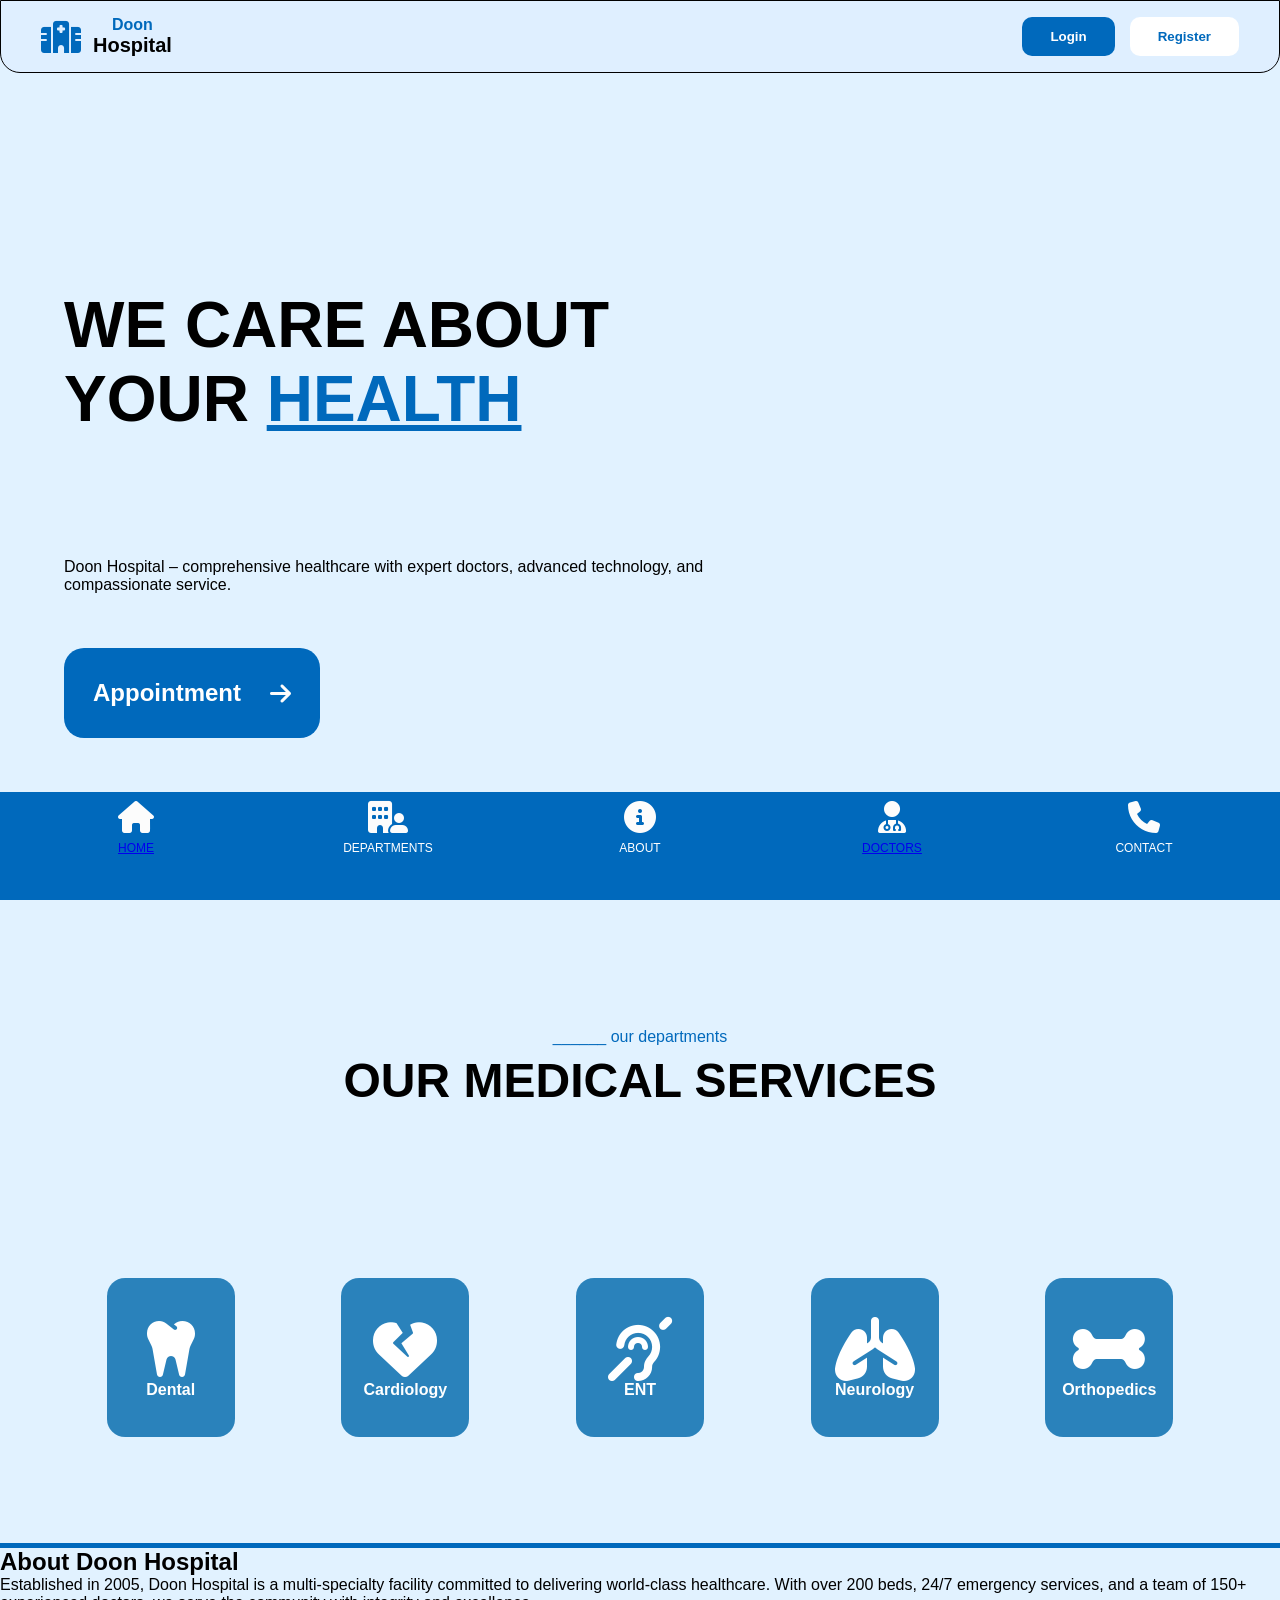
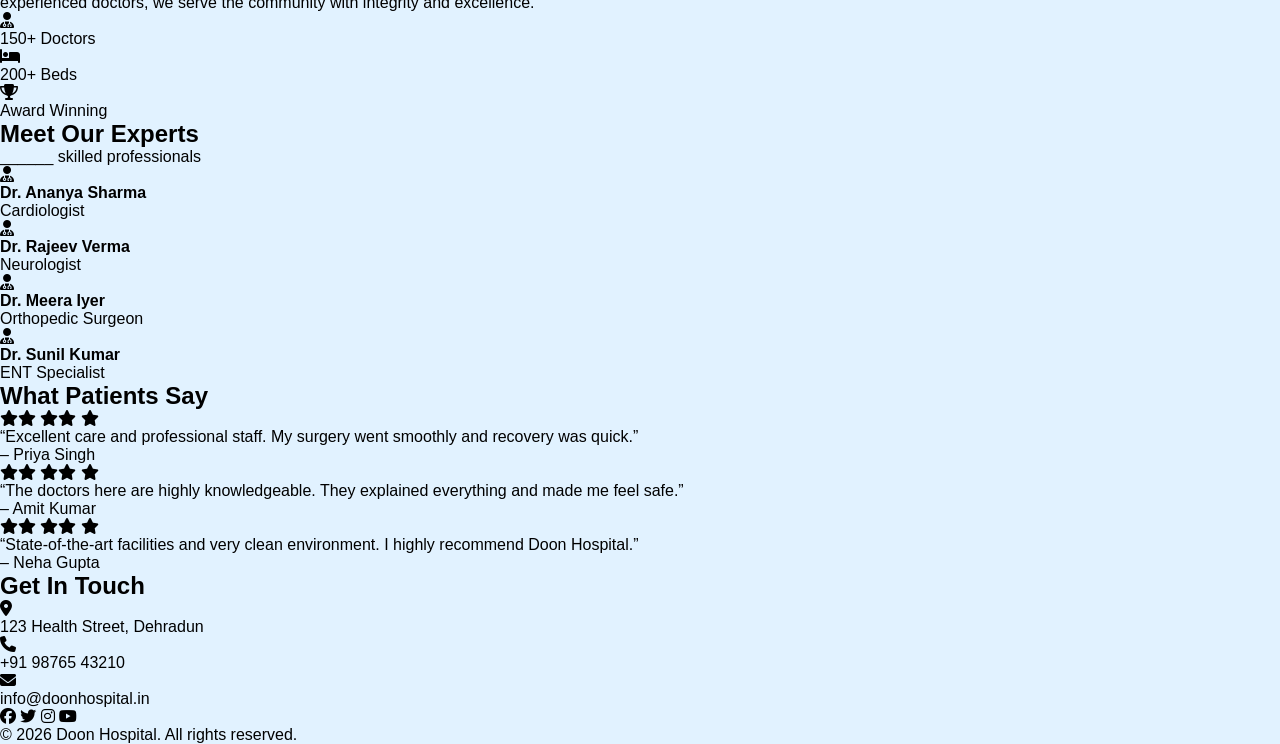
==== index.html @ f0f59f50 "Revamp index.html with new sections and content Updated the main structure of the webpage to include" ====
<!DOCTYPE html>
<html lang="en">
<head>
  <meta charset="UTF-8">
  <meta name="viewport" content="width=device-width, initial-scale=1.0">
  <title>Doon Hospital</title>
  <link rel="stylesheet" href="style.css">
  <link rel="stylesheet" href="https://cdnjs.cloudflare.com/ajax/libs/font-awesome/6.5.1/css/all.min.css">
</head>
<body bgcolor="#e1f2ff">


<nav>
  <div class="logo">
    <i class="fa-solid fa-hospital fa-2x" style="color: rgb(0,105,188);"></i>
    <p>Doon<br> <span>Hospital</span></p>
  </div>
  <div class="login-button">
    <button class="user login">Login</button>
    <button class="user">Register</button>
  </div>
</nav>

<!-- hero section -->
<main>
  <div class="hero-text">
    <p>WE CARE ABOUT<br>YOUR <SPAN>HEALTH</SPAN></p>
  </div>
  <div>
    <p class="text2">Doon Hospital – comprehensive healthcare with expert doctors, advanced technology, and compassionate service.</p>
  </div>
  <div class="appointment">
    <p>Appointment</p>
    <i class="fa-solid fa-arrow-right" style="color: rgb(252, 252, 252);"></i>
  </div>
</main>

<!--SERVICES / DEPARTMENT-->
<div class="services">
  <p><span>______ our departments</span><br>OUR MEDICAL SERVICES</p>
</div>

<div class="dep-boxes">
  <div class="box box1">
    <i class="fa-solid fa-tooth fa-4x" style="color: rgb(255, 255, 255);"></i>
    <p>Dental</p>
  </div>
  <div class="box box2">
    <i class="fa-solid fa-heart-crack fa-4x" style="color: rgb(255, 255, 255);"></i>
    <p>Cardiology</p>
  </div>
  <div class="box box3">
    <i class="fa-solid fa-ear-deaf fa-4x" style="color: rgb(255, 255, 255);"></i>
    <p>ENT</p>
  </div>
  <div class="box box4">
    <i class="fa-solid fa-lungs fa-4x" style="color: rgb(255, 255, 255);"></i>
    <p>Neurology</p>
  </div>
  <div class="box box5">
    <i class="fa-solid fa-bone fa-4x" style="color: rgb(255, 255, 255);"></i>
    <p>Orthopedics</p>
  </div>
</div>

<!-- ===== NEW: ABOUT US (NO INLINE STYLES) ===== -->
<section class="about-section">
  <div class="about-container">
    <h2>About Doon Hospital</h2>
    <p class="about-description">
      Established in 2005, Doon Hospital is a multi‑specialty facility committed to delivering world‑class healthcare. 
      With over 200 beds, 24/7 emergency services, and a team of 150+ experienced doctors, we serve the community with 
      integrity and excellence.
    </p>
    <div class="about-stats">
      <div class="stat-item">
        <i class="fa-solid fa-user-doctor"></i>
        <p>150+ Doctors</p>
      </div>
      <div class="stat-item">
        <i class="fa-solid fa-bed"></i>
        <p>200+ Beds</p>
      </div>
      <div class="stat-item">
        <i class="fa-solid fa-trophy"></i>
        <p>Award Winning</p>
      </div>
    </div>
  </div>
</section>

<!-- ===== NEW: OUR DOCTORS (NO INLINE STYLES) ===== -->
<section class="doctors-section">
  <div class="doctors-container">
    <h2>Meet Our Experts</h2>
    <p class="section-subtitle">______ skilled professionals</p>
    <div class="doctor-grid">
      <div class="doctor-card">
        <i class="fa-solid fa-user-md"></i>
        <h4>Dr. Ananya Sharma</h4>
        <p>Cardiologist</p>
      </div>
      <div class="doctor-card">
        <i class="fa-solid fa-user-md"></i>
        <h4>Dr. Rajeev Verma</h4>
        <p>Neurologist</p>
      </div>
      <div class="doctor-card">
        <i class="fa-solid fa-user-md"></i>
        <h4>Dr. Meera Iyer</h4>
        <p>Orthopedic Surgeon</p>
      </div>
      <div class="doctor-card">
        <i class="fa-solid fa-user-md"></i>
        <h4>Dr. Sunil Kumar</h4>
        <p>ENT Specialist</p>
      </div>
    </div>
  </div>
</section>

<!--TESTIMONIALS -->
<section class="testimonials-section">
  <div class="testimonials-container">
    <h2>What Patients Say</h2>
    <div class="testimonial-grid">
      <div class="testimonial-card">
        <div class="stars">
          <i class="fa-solid fa-star"></i><i class="fa-solid fa-star"></i>
          <i class="fa-solid fa-star"></i><i class="fa-solid fa-star"></i>
          <i class="fa-solid fa-star"></i>
        </div>
        <p>“Excellent care and professional staff. My surgery went smoothly and recovery was quick.”</p>
        <p class="patient-name">– Priya Singh</p>
      </div>
      <div class="testimonial-card">
        <div class="stars">
          <i class="fa-solid fa-star"></i><i class="fa-solid fa-star"></i>
          <i class="fa-solid fa-star"></i><i class="fa-solid fa-star"></i>
          <i class="fa-solid fa-star"></i>
        </div>
        <p>“The doctors here are highly knowledgeable. They explained everything and made me feel safe.”</p>
        <p class="patient-name">– Amit Kumar</p>
      </div>
      <div class="testimonial-card">
        <div class="stars">
          <i class="fa-solid fa-star"></i><i class="fa-solid fa-star"></i>
          <i class="fa-solid fa-star"></i><i class="fa-solid fa-star"></i>
          <i class="fa-solid fa-star"></i>
        </div>
        <p>“State-of-the-art facilities and very clean environment. I highly recommend Doon Hospital.”</p>
        <p class="patient-name">– Neha Gupta</p>
      </div>
    </div>
  </div>
</section>

<!--CONTACT / FOOTER INFO-->
<section class="contact-section">
  <div class="contact-container">
    <h2>Get In Touch</h2>
    <div class="contact-details">
      <div>
        <i class="fa-solid fa-location-dot"></i>
        <p>123 Health Street, Dehradun</p>
      </div>
      <div>
        <i class="fa-solid fa-phone"></i>
        <p>+91 98765 43210</p>
      </div>
      <div>
        <i class="fa-solid fa-envelope"></i>
        <p>info@doonhospital.in</p>
      </div>
    </div>
    <div class="social-icons">
      <i class="fa-brands fa-facebook"></i>
      <i class="fa-brands fa-twitter"></i>
      <i class="fa-brands fa-instagram"></i>
      <i class="fa-brands fa-youtube"></i>
    </div>
    <p class="copyright">© 2026 Doon Hospital. All rights reserved.</p>
  </div>
</section>

  <!--footer-->
<footer>
  <a href="index.html">
  <div class="fot home">
    <i class="fa-solid fa-house fa-2xl" style="color: rgb(252, 252, 252);"></i>
    <p>HOME</p>
    </a>
  </div>
  <div class="fot department">
    <i class="fa-solid fa-building-user fa-2xl" style="color: rgb(252, 252, 252);"></i>
    <p>DEPARTMENTS</p>
  </div>
  <div class="fot about">
    <i class="fa-solid fa-circle-info fa-2xl" style="color: rgb(252, 252, 252);"></i>
    <p>ABOUT</p>
  </div>
  <a href="doctor.html">
  <div class="fot doctors">
    <i class="fa-solid fa-user-doctor fa-2xl" style="color: rgb(252, 252, 252);"></i>
    <p>DOCTORS</p>
     </a>
  </div>
  <div class="fot contact">
    <i class="fa-solid fa-phone fa-2xl" style="color: rgb(252, 252, 252);"></i>
    <p>CONTACT</p>
  </div>
</footer>

</body>
  </html>
---- style.css ----
*{
    margin:0;
    padding:0;
    box-sizing:border-box;
    font-family:Arial, Helvetica, sans-serif;
}

main{
  height:90vh;
  width:100vw;
  margin-top:2vh;
  background-image: url("accets/hero.png");
  background-size:100% 100%;
  background-repeat: no-repeat;
}

.hero-text{
  position:absolute;
  height:20vh;
  width:50vw;
  margin-top:30vh;
  margin-left:5vw;
  font-size:4em;
  font-weight:600;
}

.hero-text span{
  font-weight:900;
  color:#0069bcff;
  text-decoration: underline;
}

.text2{
  position:absolute;
  height:20vh;
  width:50vw;
  margin-top:60vh;
  margin-left:5vw;
  font-size:1em;
}

.appointment{
  display:flex;
  align-items:center;
  justify-content:space-evenly;
  height:10%;
  width:20%;
  position:absolute;
  margin-top:70vh;
  margin-left:5vw;
  background-color:#0069bcff;
  color:white;
  border-radius:20px;
  font-size:1.5rem;
  font-weight:600;
}

nav{
    position:absolute;
    width:100%;
    top:0;
    display:flex;
    justify-content:space-between;
    align-items:center;
    padding:15px 40px;
    background:#dfefff;
    border-bottom-left-radius:20px;
    border-bottom-right-radius:20px;
    border:solid 1px black;
}

.logo{
    display:flex;
    align-items:center;
    gap:12px;
}

.logo p{
    color:#0069bcff;
    font-weight:600;
    text-align:center;
}

.logo p span{
    color:black;
    font-size:20px;
    font-weight:900;
}

/* Buttons */
.login-button{
    display:flex;
    gap:15px;
}

.user{
    padding:12px 28px;
    font-weight:bold;
    border:none;
    border-radius:10px;
    cursor:pointer;
    background:white;
    color:#0069bcff;
}

.login{
    background:#0069bcff;
    color:white;
}

.user:hover{
    border:2px solid black;
}

footer{
  height:12%;
  width:100%;
  background-color:#0069bcff;
  position:absolute;
  bottom:0;
  position:fixed;
  display:flex;
  justify-content:space-evenly;
  align-items:center;
  padding:5px 10px;
}

.fot:hover{
  border:solid 2px black;
}

.fot{
  width:20%;
  height:95%;
  border-radius:10px;
  text-align:center;
  color:white;
  padding:10px 10px;
  cursor:pointer;
}

.home p{
  font-size:12px;
  margin-top:6%;
}

.department p{
  font-size:12px;
  margin-top:6%;
}

.doctors p{
  font-size:12px;
  margin-top:6%;
}

.about p{
  font-size:12px;
  margin-top:6%;
}

.contact p{
  font-size:12px;
  margin-top:6%;
}

.services{
  height:50vh;
  align-content: center;
  text-align:center;
  font-size:3rem;
  font-weight:900;
  background-color:yellowyh;
}

.services span{
  font-weight:400;
  font-size:1rem;
  color:#0069bcff;
}

.dep-boxes{
  height:30vh;
  width:100%;
  display:flex;
  justify-content:space-evenly;
  border-bottom:solid 5px #0069bcff;
}

.box{
  background-color:#0069accf;
  color:white;
  height:60%;
  width:10vw;
  border-radius:2vh;
  margin-bottom: 10%;
  align-content:center;
  text-align:center;
  font-weight:600;
}

.box:hover{
  background-color:#0069bcff;
  border:2px solid black;
}
.space{
 height:55vh;
  width:100%;
}
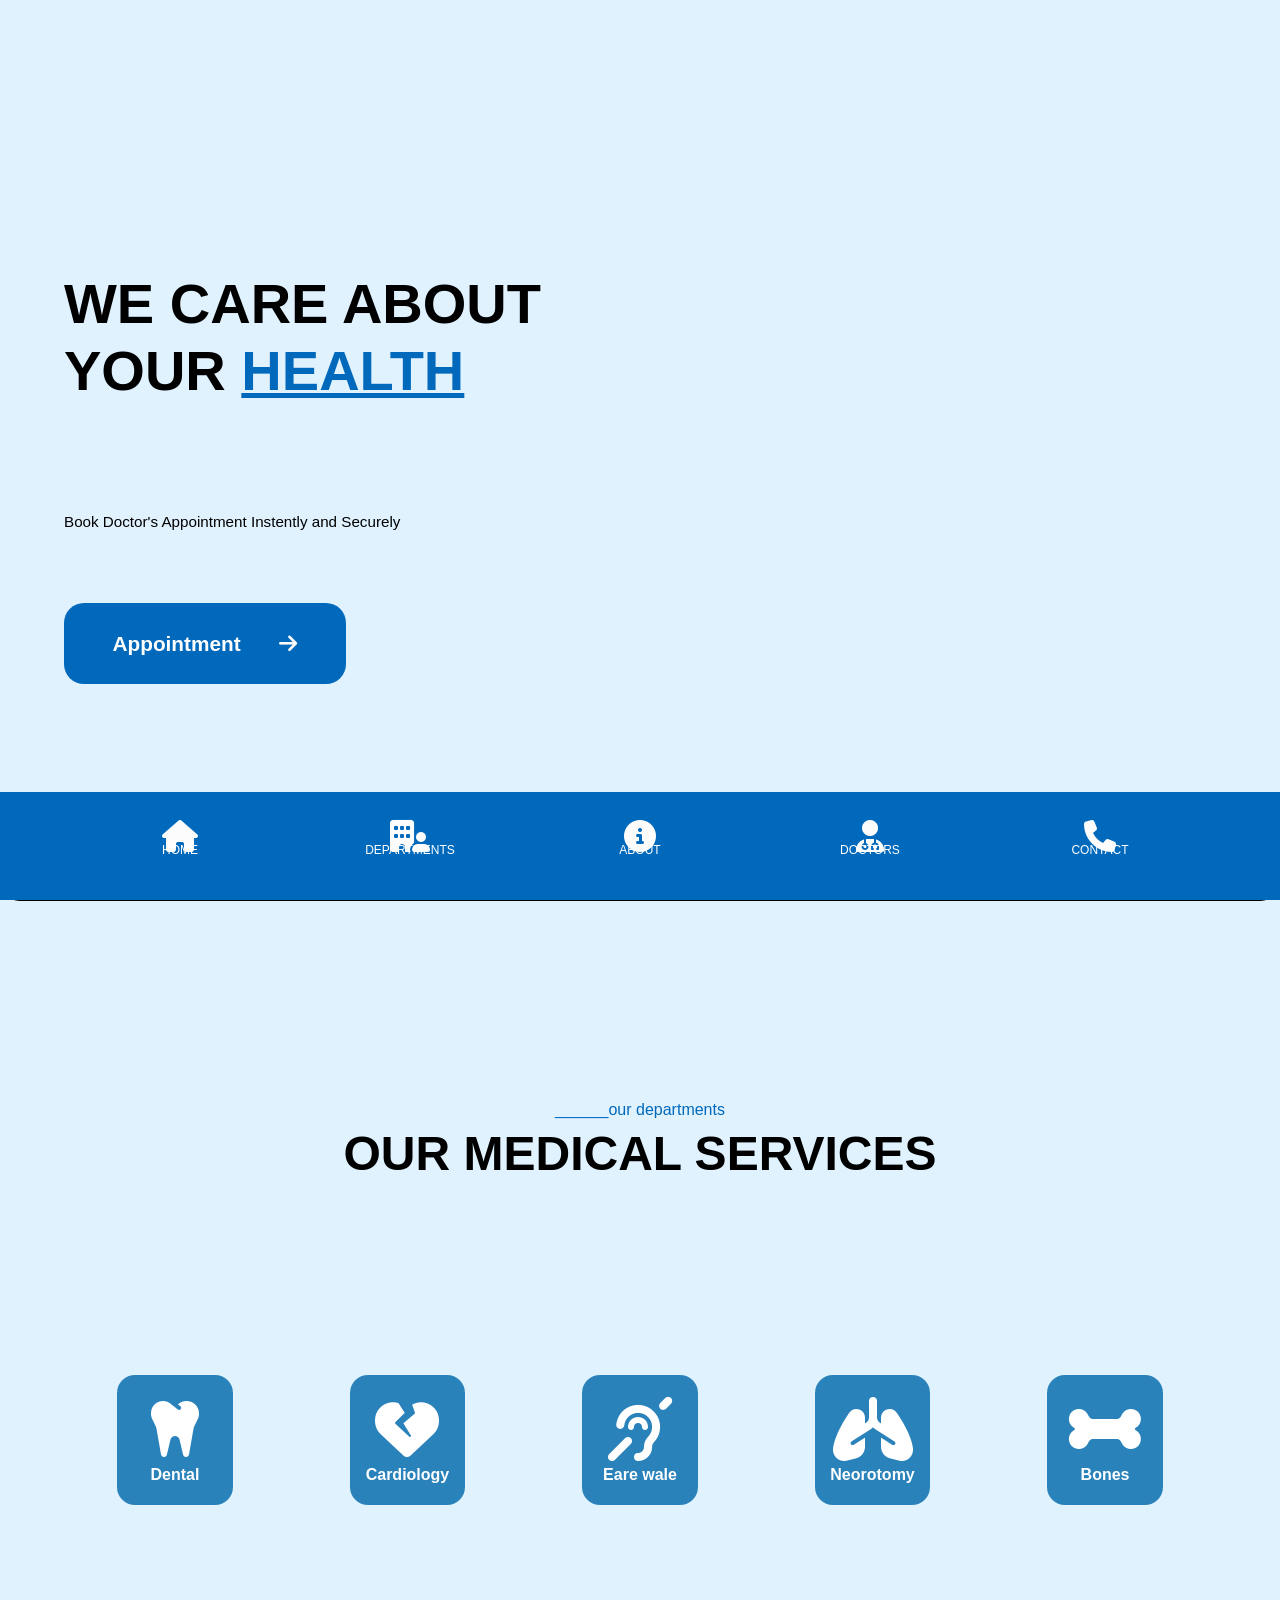
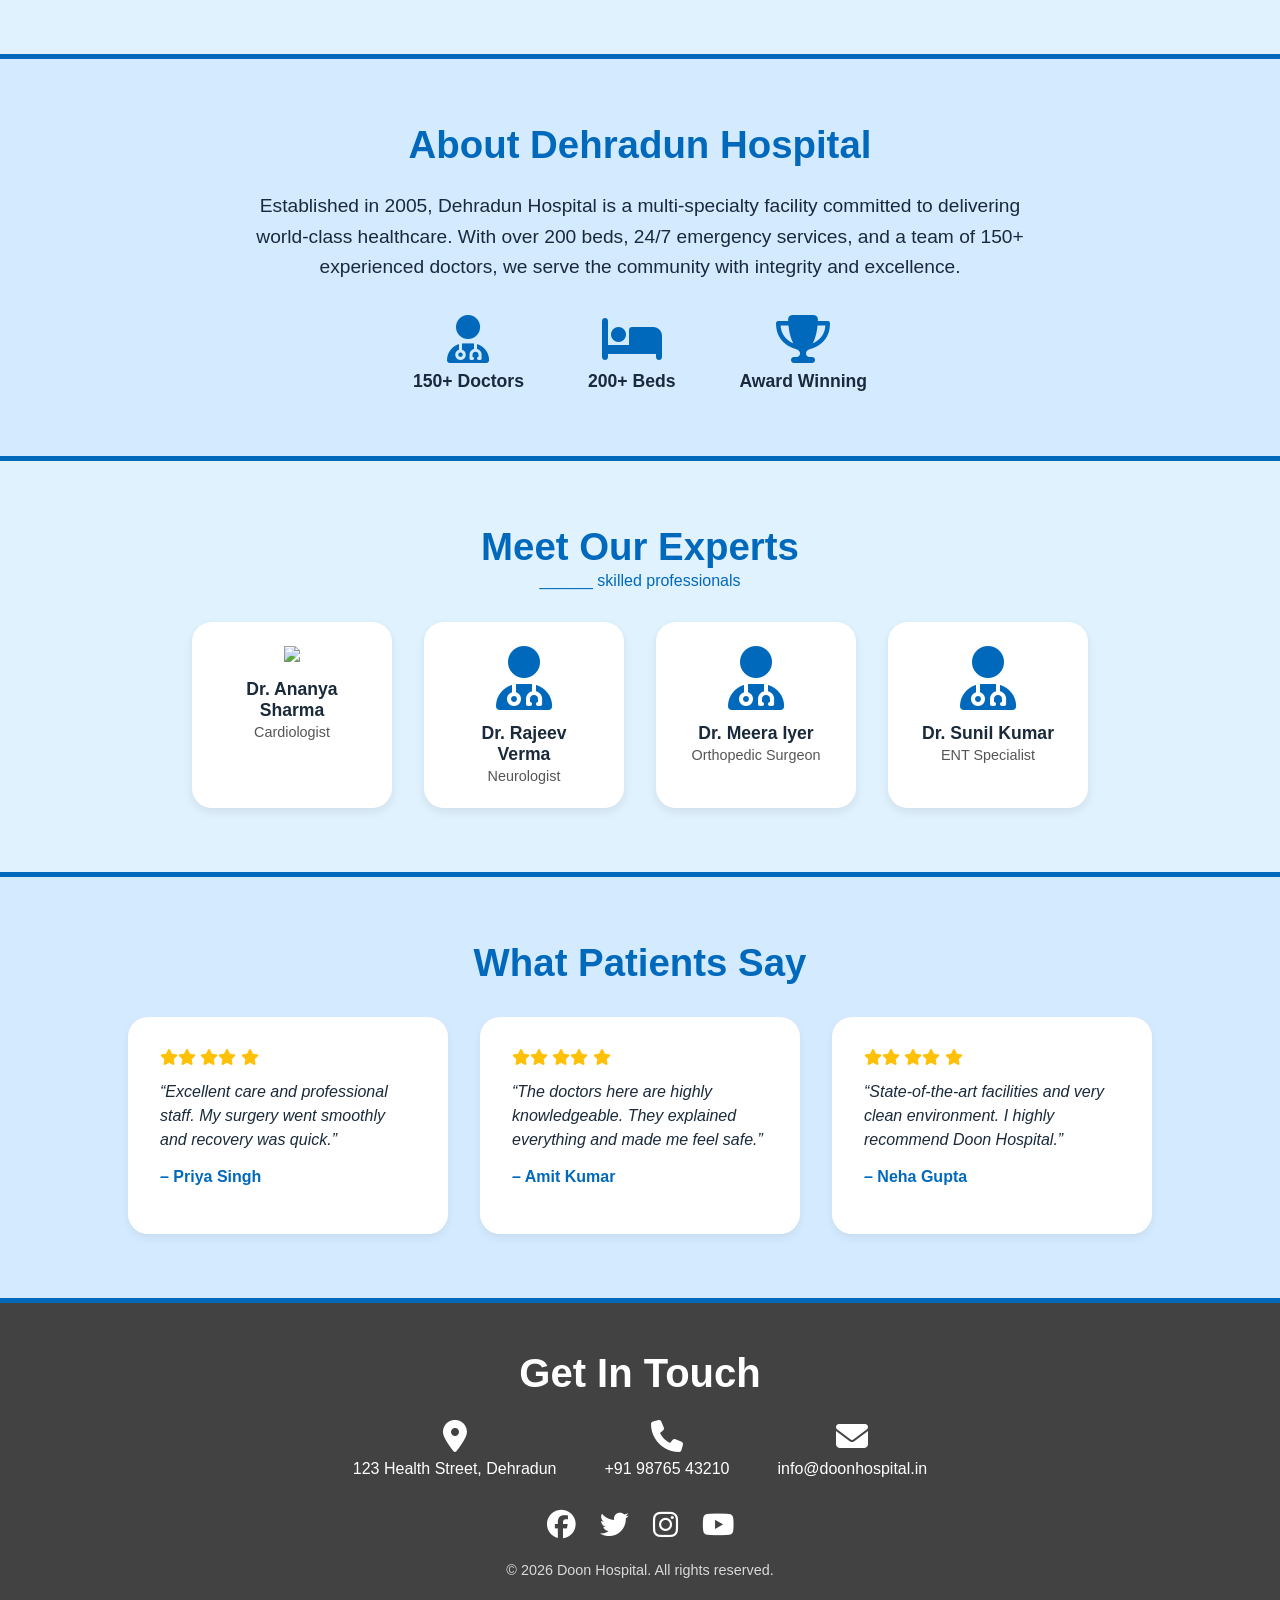
==== commit 1d3ebb2b: "Update index.html" ====
--- a/index.html
+++ b/index.html
@@ -9,11 +9,23 @@
 </head>
 <body bgcolor="#e1f2ff">
 
-
+<main>
+  <div class="hero-text">
+    <p>WE CARE ABOUT<br>YOUR <SPAN>HEALTH</SPAN></p>
+  </div>
+    <div>
+      <p class="text2">Book Doctor's Appointment Instently and Securely</p>
+    </div>
+  <div class="appointment">
+    <p>Appointment</p>
+    <i class="fa-solid fa-arrow-right" style="color: rgb(252, 252, 252);"></i>
+  </div>
+</main>
+  
 <nav>
   <div class="logo">
     <i class="fa-solid fa-hospital fa-2x" style="color: rgb(0,105,188);"></i>
-    <p>Doon<br> <span>Hospital</span></p>
+    <p>Dehradun<br> <span>Hospital</span></p>
   </div>
   <div class="login-button">
     <button class="user login">Login</button>
@@ -21,24 +33,32 @@
   </div>
 </nav>
 
-<!-- hero section -->
-<main>
-  <div class="hero-text">
-    <p>WE CARE ABOUT<br>YOUR <SPAN>HEALTH</SPAN></p>
-  </div>
-  <div>
-    <p class="text2">Doon Hospital – comprehensive healthcare with expert doctors, advanced technology, and compassionate service.</p>
-  </div>
-  <div class="appointment">
-    <p>Appointment</p>
-    <i class="fa-solid fa-arrow-right" style="color: rgb(252, 252, 252);"></i>
-  </div>
-</main>
-
-<!--SERVICES / DEPARTMENT-->
-<div class="services">
-  <p><span>______ our departments</span><br>OUR MEDICAL SERVICES</p>
-</div>
+  <footer>
+    <div class="fot home">
+      <i class="fa-solid fa-house fa-2xl" style="color: rgb(252, 252, 252);"></i>
+      <p>HOME</p>
+    </div>
+    <div class="fot department">
+      <i class="fa-solid fa-building-user fa-2xl" style="color: rgb(252, 252, 252);"></i>
+      <p>DEPARTMENTS</p>
+    </div>
+    <div class="fot about">
+      <i class="fa-solid fa-circle-info fa-2xl" style="color: rgb(252, 252, 252);"></i>
+      <p>ABOUT</p>
+    </div>
+    <div class="fot doctors">
+      <i class="fa-solid fa-user-doctor fa-2xl" style="color: rgb(252, 252, 252);"></i>
+      <p>DOCTORS</p>
+    </div>
+    <div class="fot contact">
+      <i class="fa-solid fa-phone fa-2xl" style="color: rgb(252, 252, 252);"></i>
+      <p>CONTACT</p>
+    </div>
+  </footer>
+
+  <div class="services">
+    <p><span>______our departments</span><br>OUR MEDICAL SERVICES</p>
+  </div>
 
 <div class="dep-boxes">
   <div class="box box1">
@@ -51,24 +71,23 @@
   </div>
   <div class="box box3">
     <i class="fa-solid fa-ear-deaf fa-4x" style="color: rgb(255, 255, 255);"></i>
-    <p>ENT</p>
+    <p>Eare wale</p>
   </div>
   <div class="box box4">
     <i class="fa-solid fa-lungs fa-4x" style="color: rgb(255, 255, 255);"></i>
-    <p>Neurology</p>
+    <p>Neorotomy</p>
   </div>
   <div class="box box5">
     <i class="fa-solid fa-bone fa-4x" style="color: rgb(255, 255, 255);"></i>
-    <p>Orthopedics</p>
+    <p>Bones</p>
   </div>
 </div>
-
-<!-- ===== NEW: ABOUT US (NO INLINE STYLES) ===== -->
+  
 <section class="about-section">
   <div class="about-container">
-    <h2>About Doon Hospital</h2>
+    <h2>About Dehradun Hospital</h2>
     <p class="about-description">
-      Established in 2005, Doon Hospital is a multi‑specialty facility committed to delivering world‑class healthcare. 
+      Established in 2005, Dehradun Hospital is a multi‑specialty facility committed to delivering world‑class healthcare. 
       With over 200 beds, 24/7 emergency services, and a team of 150+ experienced doctors, we serve the community with 
       integrity and excellence.
     </p>
@@ -89,14 +108,13 @@
   </div>
 </section>
 
-<!-- ===== NEW: OUR DOCTORS (NO INLINE STYLES) ===== -->
 <section class="doctors-section">
   <div class="doctors-container">
     <h2>Meet Our Experts</h2>
     <p class="section-subtitle">______ skilled professionals</p>
     <div class="doctor-grid">
       <div class="doctor-card">
-        <i class="fa-solid fa-user-md"></i>
+        <img src="accets/doctor1.png">
         <h4>Dr. Ananya Sharma</h4>
         <p>Cardiologist</p>
       </div>
@@ -119,7 +137,7 @@
   </div>
 </section>
 
-<!--TESTIMONIALS -->
+  <!--TESTIMONIALS -->
 <section class="testimonials-section">
   <div class="testimonials-container">
     <h2>What Patients Say</h2>
@@ -182,34 +200,6 @@
     <p class="copyright">© 2026 Doon Hospital. All rights reserved.</p>
   </div>
 </section>
-
-  <!--footer-->
-<footer>
-  <a href="index.html">
-  <div class="fot home">
-    <i class="fa-solid fa-house fa-2xl" style="color: rgb(252, 252, 252);"></i>
-    <p>HOME</p>
-    </a>
-  </div>
-  <div class="fot department">
-    <i class="fa-solid fa-building-user fa-2xl" style="color: rgb(252, 252, 252);"></i>
-    <p>DEPARTMENTS</p>
-  </div>
-  <div class="fot about">
-    <i class="fa-solid fa-circle-info fa-2xl" style="color: rgb(252, 252, 252);"></i>
-    <p>ABOUT</p>
-  </div>
-  <a href="doctor.html">
-  <div class="fot doctors">
-    <i class="fa-solid fa-user-doctor fa-2xl" style="color: rgb(252, 252, 252);"></i>
-    <p>DOCTORS</p>
-     </a>
-  </div>
-  <div class="fot contact">
-    <i class="fa-solid fa-phone fa-2xl" style="color: rgb(252, 252, 252);"></i>
-    <p>CONTACT</p>
-  </div>
-</footer>
-
+  
 </body>
-  </html>
+</html>
--- a/style.css
+++ b/style.css
@@ -12,16 +12,18 @@
   background-image: url("accets/hero.png");
   background-size:100% 100%;
   background-repeat: no-repeat;
+  position:relative;
 }
 
 .hero-text{
   position:absolute;
-  height:20vh;
+  height:auto;
   width:50vw;
   margin-top:30vh;
   margin-left:5vw;
   font-size:4em;
   font-weight:600;
+  line-height:1.2;
 }
 
 .hero-text span{
@@ -32,7 +34,7 @@
 
 .text2{
   position:absolute;
-  height:20vh;
+  height:auto;
   width:50vw;
   margin-top:60vh;
   margin-left:5vw;
@@ -45,6 +47,7 @@
   justify-content:space-evenly;
   height:10%;
   width:20%;
+  min-width:180px;
   position:absolute;
   margin-top:70vh;
   margin-left:5vw;
@@ -53,12 +56,14 @@
   border-radius:20px;
   font-size:1.5rem;
   font-weight:600;
+  padding:0 10px;
 }
 
 nav{
-    position:absolute;
     width:100%;
     top:0;
+    left:0;
+    z-index:100;
     display:flex;
     justify-content:space-between;
     align-items:center;
@@ -116,9 +121,10 @@
   height:12%;
   width:100%;
   background-color:#0069bcff;
-  position:absolute;
+  position:fixed;
   bottom:0;
-  position:fixed;
+  left:0;
+  z-index:100;
   display:flex;
   justify-content:space-evenly;
   align-items:center;
@@ -131,12 +137,17 @@
 
 .fot{
   width:20%;
+  max-width:120px;
   height:95%;
   border-radius:10px;
   text-align:center;
   color:white;
   padding:10px 10px;
   cursor:pointer;
+  display:flex;
+  flex-direction:column;
+  align-items:center;
+  justify-content:center;
 }
 
 .home p{
@@ -165,12 +176,14 @@
 }
 
 .services{
-  height:50vh;
-  align-content: center;
+  height:auto;
+  min-height:50vh;
+  align-content:center;
   text-align:center;
   font-size:3rem;
   font-weight:900;
-  background-color:yellowyh;
+  background-color:#e1f2ff;  /* fixed typo from 'yellowyh' */
+  padding:2rem 1rem;
 }
 
 .services span{
@@ -180,30 +193,385 @@
 }
 
 .dep-boxes{
-  height:30vh;
+  height:auto;
+  min-height:30vh;
   width:100%;
   display:flex;
+  flex-wrap:wrap;
   justify-content:space-evenly;
+  align-items:center;
+  gap:1.5rem 1rem;
   border-bottom:solid 5px #0069bcff;
+  padding:1.5rem 1rem;
 }
 
 .box{
   background-color:#0069accf;
   color:white;
   height:60%;
+  min-height:140px;
   width:10vw;
+  min-width:120px;
+  max-width:160px;
   border-radius:2vh;
-  margin-bottom: 10%;
+  margin-bottom:10%;
   align-content:center;
   text-align:center;
   font-weight:600;
+  display:flex;
+  flex-direction:column;
+  align-items:center;
+  justify-content:center;
+  gap:5px;
+  padding:10px;
 }
 
 .box:hover{
   background-color:#0069bcff;
   border:2px solid black;
 }
+
 .space{
  height:55vh;
-  width:100%;
-}
+ width:100%;
+}
+
+/* ==========================================
+   NEW STYLES FOR EXTENDED SECTIONS (LAPTOP)
+   ========================================== */
+
+/* ----- ABOUT SECTION ----- */
+.about-section {
+  background: #d4eaff;
+  padding: 4rem 2rem;
+  border-bottom: 5px solid #0069bcff;
+  text-align: center;
+}
+
+.about-container {
+  max-width: 1200px;
+  margin: 0 auto;
+}
+
+.about-container h2 {
+  font-size: 2.8rem;
+  color: #0069bcff;
+  font-weight: 900;
+  margin-bottom: 1.5rem;
+}
+
+.about-description {
+  max-width: 800px;
+  margin: 0 auto 2rem;
+  font-size: 1.2rem;
+  line-height: 1.6;
+  color: #1a2a3a;
+}
+
+.about-stats {
+  display: flex;
+  justify-content: center;
+  gap: 4rem;
+  flex-wrap: wrap;
+}
+
+.stat-item i {
+  font-size: 3rem;
+  color: #0069bcff;
+}
+
+.stat-item p {
+  font-weight: bold;
+  margin-top: 0.5rem;
+  font-size: 1.1rem;
+  color: #1a2a3a;
+}
+
+/* ----- DOCTORS SECTION ----- */
+.doctors-section {
+  background: #e1f2ff;
+  padding: 4rem 2rem;
+  text-align: center;
+}
+
+.doctors-container {
+  max-width: 1200px;
+  margin: 0 auto;
+}
+
+.doctors-container h2 {
+  font-size: 2.8rem;
+  color: #0069bcff;
+  font-weight: 900;
+}
+
+.section-subtitle {
+  color: #0069bcff;
+  font-weight: 400;
+  font-size: 1rem;
+  margin-top: 0.2rem;
+  margin-bottom: 2rem;
+}
+
+.doctor-grid {
+  display: flex;
+  justify-content: center;
+  flex-wrap: wrap;
+  gap: 2rem;
+}
+
+.doctor-card {
+  background: white;
+  padding: 1.5rem 2rem;
+  border-radius: 20px;
+  box-shadow: 0 4px 10px rgba(0, 0, 0, 0.08);
+  width: 200px;
+  transition: 0.2s;
+}
+
+.doctor-card:hover {
+  box-shadow: 0 6px 16px rgba(0, 105, 188, 0.15);
+  transform: translateY(-4px);
+}
+
+.doctor-card i {
+  font-size: 4rem;
+  color: #0069bcff;
+}
+
+.doctor-card h4 {
+  margin: 0.8rem 0 0.2rem;
+  font-size: 1.1rem;
+  color: #1a2a3a;
+}
+
+.doctor-card p {
+  color: #555;
+  font-size: 0.9rem;
+}
+
+/* ----- TESTIMONIALS SECTION ----- */
+.testimonials-section {
+  background: #d4eaff;
+  padding: 4rem 2rem;
+  border-top: 5px solid #0069bcff;
+  border-bottom: 5px solid #0069bcff;
+  text-align: center;
+}
+
+.testimonials-container {
+  max-width: 1200px;
+  margin: 0 auto;
+}
+
+.testimonials-container h2 {
+  font-size: 2.8rem;
+  color: #0069bcff;
+  font-weight: 900;
+  margin-bottom: 2rem;
+}
+
+.testimonial-grid {
+  display: flex;
+  justify-content: center;
+  flex-wrap: wrap;
+  gap: 2rem;
+}
+
+.testimonial-card {
+  background: white;
+  border-radius: 20px;
+  padding: 2rem;
+  max-width: 320px;
+  flex: 1 1 260px;
+  box-shadow: 0 4px 8px rgba(0, 0, 0, 0.06);
+  text-align: left;
+}
+
+.testimonial-card .stars {
+  color: #ffc107;
+  margin-bottom: 0.8rem;
+}
+
+.testimonial-card p {
+  font-style: italic;
+  line-height: 1.5;
+  color: #1a2a3a;
+  margin-bottom: 0.8rem;
+}
+
+.patient-name {
+  font-weight: bold;
+  font-style: normal !important;
+  color: #0069bcff !important;
+}
+
+/* ----- CONTACT / FOOTER INFO SECTION ----- */
+.contact-section {
+  background:#424242;
+  padding: 3rem 2rem;
+  color: white;
+  text-align: center;
+}
+
+.contact-container {
+  max-width: 1200px;
+  margin: 0 auto;
+}
+
+.contact-container h2 {
+  font-size: 2.5rem;
+  font-weight: 900;
+  margin-bottom: 1.5rem;
+}
+
+.contact-details {
+  display: flex;
+  justify-content: center;
+  flex-wrap: wrap;
+  gap: 3rem;
+  margin-bottom: 2rem;
+}
+
+.contact-details div i {
+  font-size: 2rem;
+}
+
+.contact-details div p {
+  margin-top: 0.5rem;
+  font-size: 1rem;
+}
+
+.social-icons {
+  display: flex;
+  justify-content: center;
+  gap: 1.5rem;
+  font-size: 1.8rem;
+  margin-bottom: 1.5rem;
+}
+
+.social-icons i {
+  cursor: pointer;
+  transition: 0.2s;
+}
+
+.social-icons i:hover {
+  opacity: 0.7;
+  transform: scale(1.1);
+}
+
+.copyright {
+  font-size: 0.9rem;
+  opacity: 0.8;
+  margin-top: 0.5rem;
+}
+
+/* ----- LAPTOP FINE-TUNING (no mobile breakpoints) ----- */
+@media screen and (max-width: 1366px) {
+  .hero-text {
+    font-size: 3.5em;
+    width: 55vw;
+    margin-top: 28vh;
+  }
+  .text2 {
+    margin-top: 55vh;
+    font-size: 0.95em;
+  }
+  .appointment {
+    width: 22%;
+    min-width: 160px;
+    margin-top: 65vh;
+    font-size: 1.3rem;
+  }
+  .box {
+    min-width: 110px;
+    min-height: 130px;
+    width: 9vw;
+  }
+  .about-container h2,
+  .doctors-container h2,
+  .testimonials-container h2 {
+    font-size: 2.4rem;
+  }
+}
+
+@media screen and (max-width: 1200px) {
+  .hero-text {
+    font-size: 3em;
+    width: 58vw;
+    margin-top: 26vh;
+  }
+  .text2 {
+    margin-top: 52vh;
+    width: 55vw;
+  }
+  .appointment {
+    width: 24%;
+    min-width: 150px;
+    margin-top: 62vh;
+    font-size: 1.2rem;
+  }
+  .services {
+    font-size: 2.8rem;
+    min-height: 45vh;
+  }
+  .box {
+    min-width: 100px;
+    min-height: 120px;
+    width: 10vw;
+  }
+  .doctor-card {
+    width: 180px;
+  }
+}
+
+@media screen and (max-width: 1024px) {
+  .hero-text {
+    font-size: 2.8em;
+    width: 60vw;
+    margin-top: 25vh;
+  }
+  .text2 {
+    margin-top: 50vh;
+    width: 60vw;
+    font-size: 0.9em;
+  }
+  .appointment {
+    width: 26%;
+    min-width: 140px;
+    margin-top: 60vh;
+    font-size: 1.1rem;
+    height: 9%;
+  }
+  .user {
+    padding: 10px 22px;
+    font-size: 0.9rem;
+  }
+  .services {
+    font-size: 2.5rem;
+    min-height: 40vh;
+  }
+  .box {
+    min-width: 90px;
+    min-height: 110px;
+    width: 12vw;
+  }
+  .box i {
+    font-size: 2.5rem;
+  }
+  .fot i {
+    font-size: 1.5rem;
+  }
+  .fot p {
+    font-size: 10px;
+  }
+  .about-stats {
+    gap: 2rem;
+  }
+  .doctor-grid {
+    gap: 1.5rem;
+  }
+  .testimonial-grid {
+    gap: 1.5rem;
+  }
+}
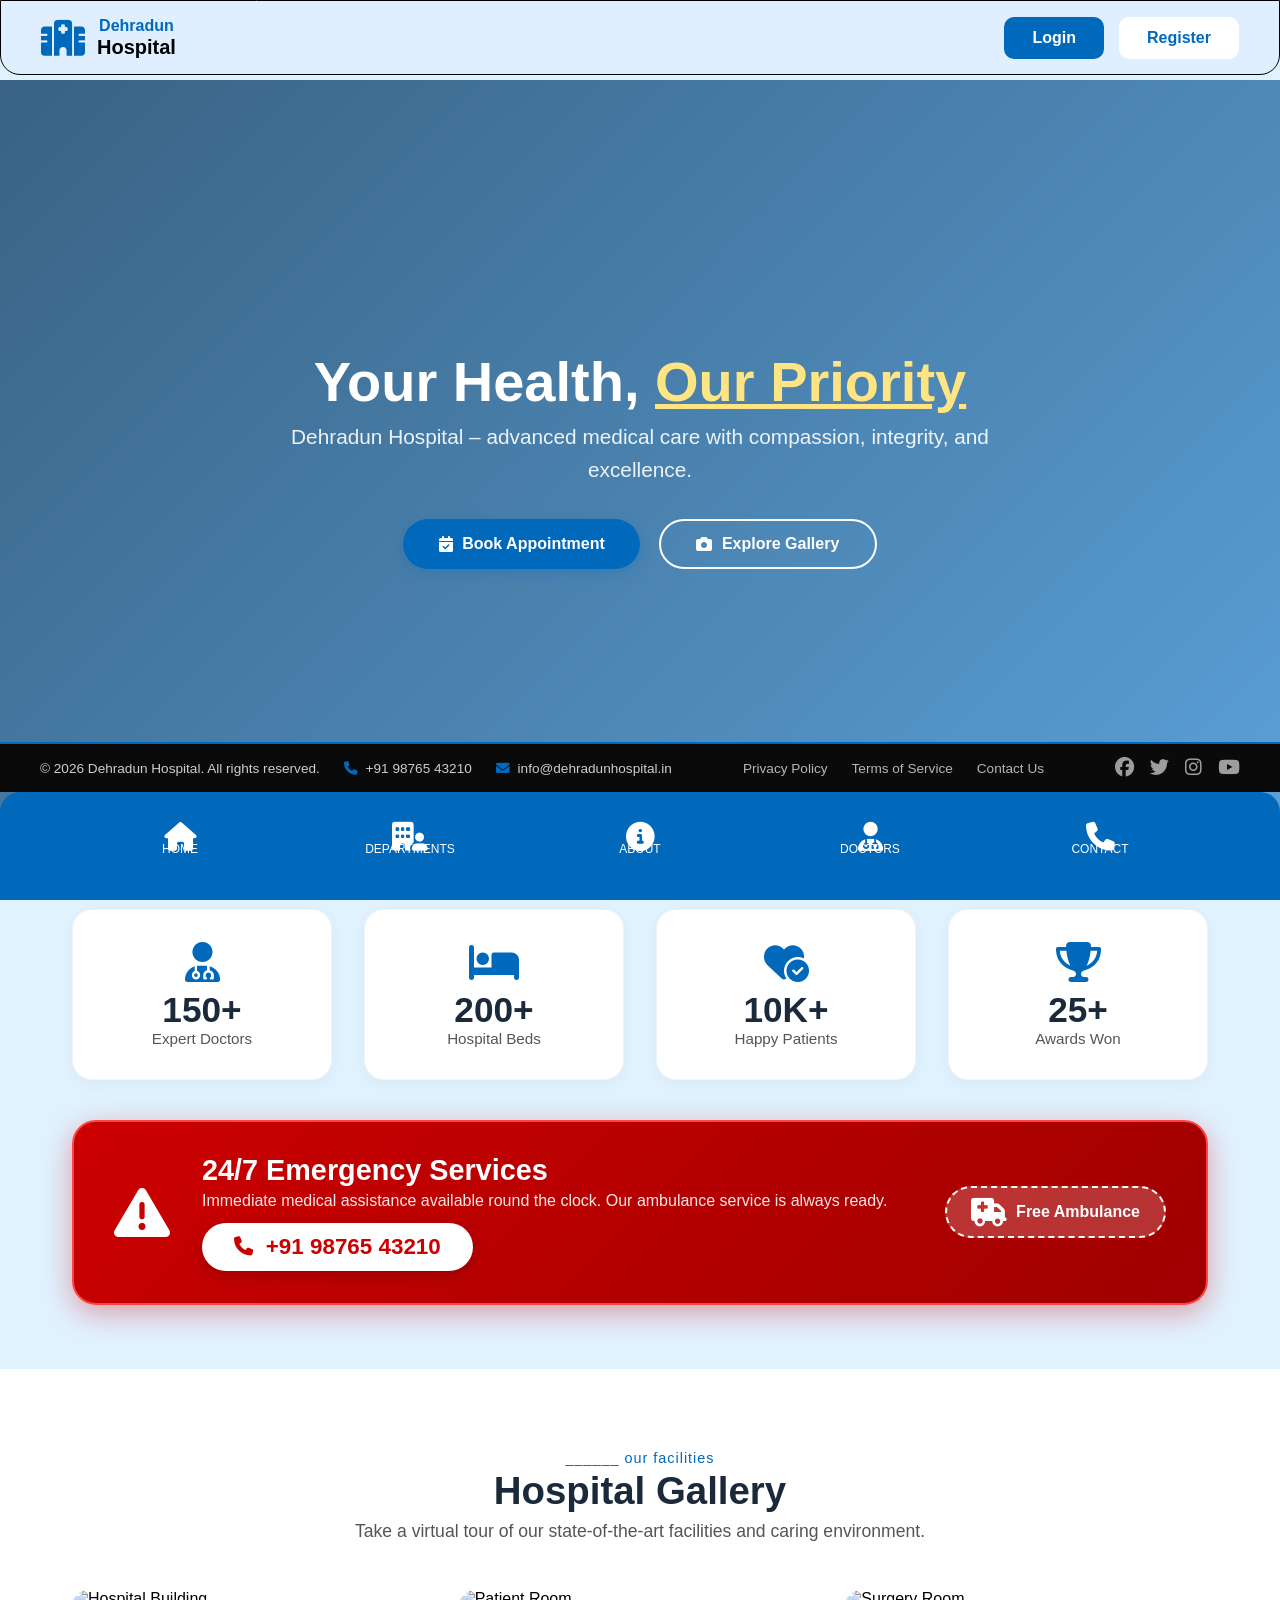
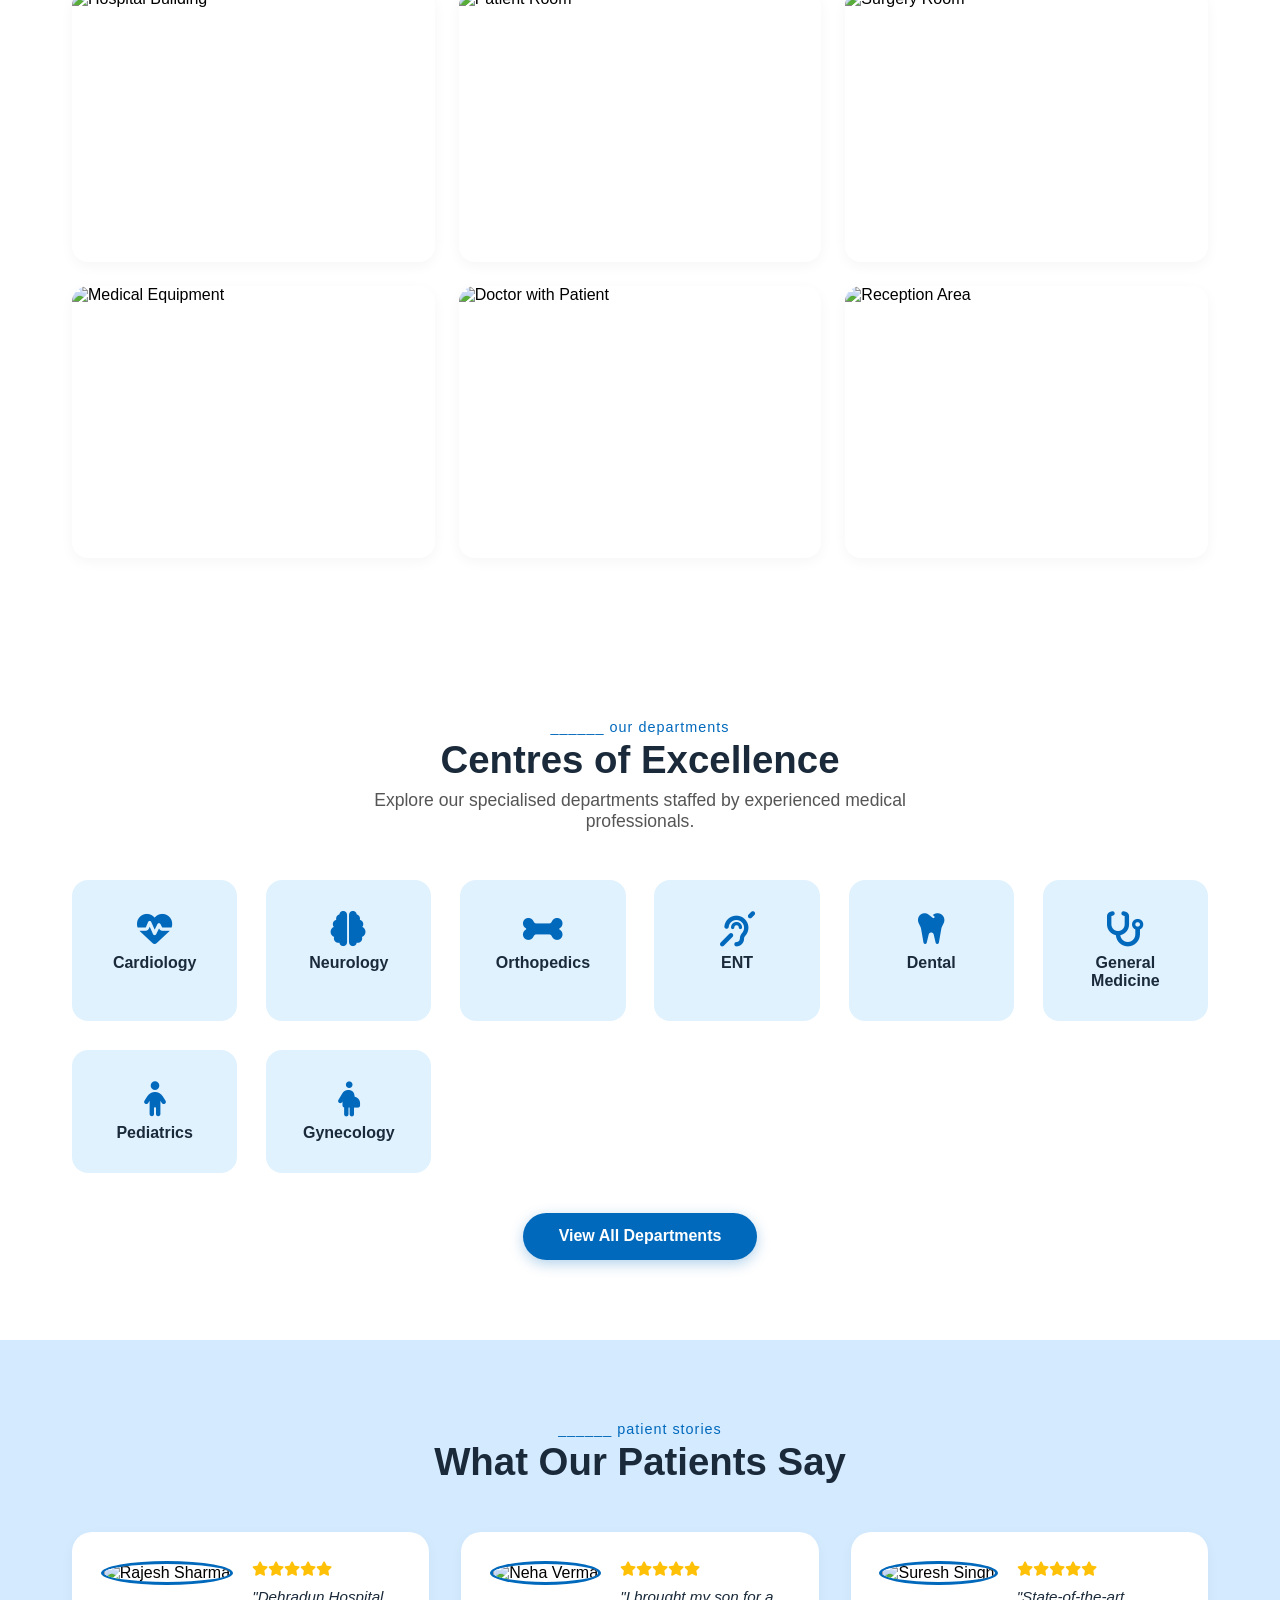
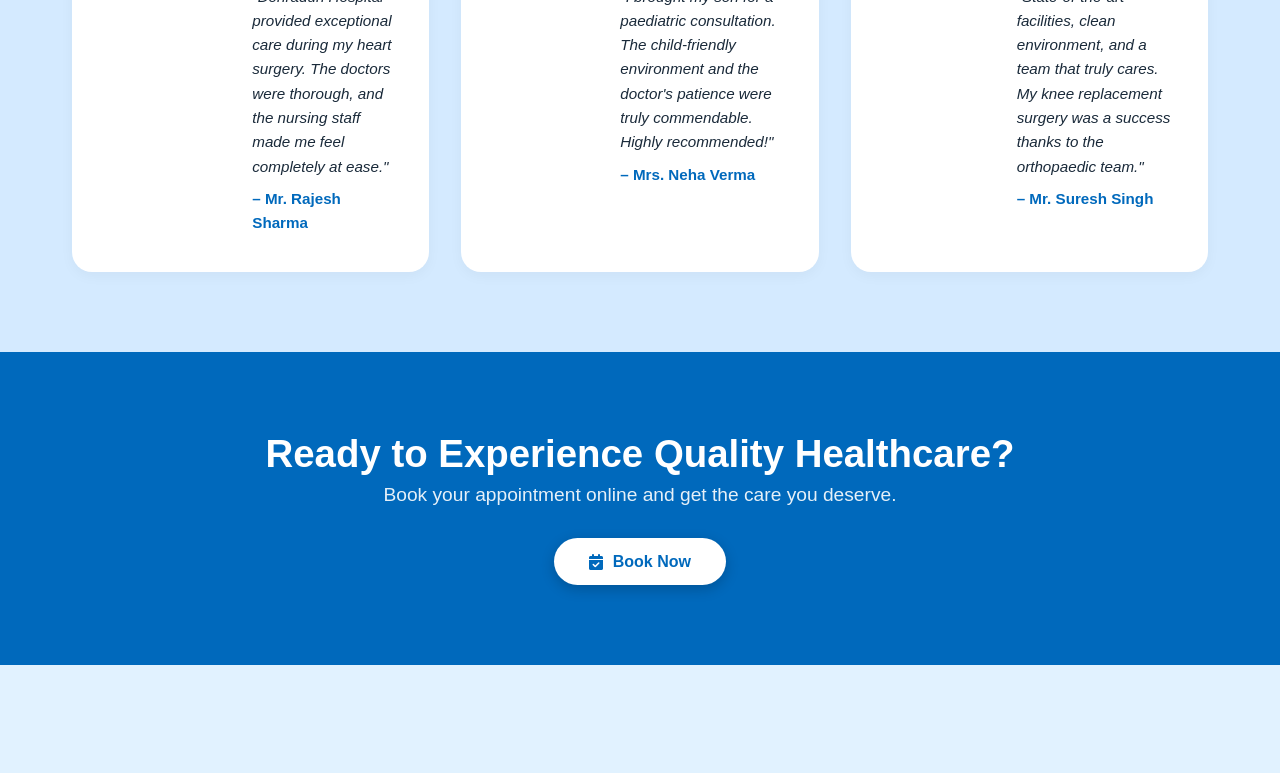
==== commit 8677314d: "Add files via upload" ====
--- a/index.html
+++ b/index.html
@@ -1,205 +1,256 @@
 <!DOCTYPE html>
 <html lang="en">
 <head>
-  <meta charset="UTF-8">
-  <meta name="viewport" content="width=device-width, initial-scale=1.0">
-  <title>Doon Hospital</title>
-  <link rel="stylesheet" href="style.css">
-  <link rel="stylesheet" href="https://cdnjs.cloudflare.com/ajax/libs/font-awesome/6.5.1/css/all.min.css">
+  <meta charset="UTF-8" />
+  <meta name="viewport" content="width=device-width, initial-scale=1.0" />
+  <title>Dehradun Hospital – Quality Healthcare</title>
+  <!-- Global Stylesheet -->
+  <link rel="stylesheet" href="style.css" />
+  <!-- Font Awesome 6 (free) -->
+  <link rel="stylesheet" href="https://cdnjs.cloudflare.com/ajax/libs/font-awesome/6.5.1/css/all.min.css" />
 </head>
-<body bgcolor="#e1f2ff">
-
-<main>
-  <div class="hero-text">
-    <p>WE CARE ABOUT<br>YOUR <SPAN>HEALTH</SPAN></p>
+<body>
+
+  <!-- ==================== FIXED NAVIGATION ==================== -->
+  <nav>
+    <div class="logo">
+      <a href="index.html">
+        <i class="fa-solid fa-hospital fa-2x"></i>
+        <p>Dehradun<br /><span>Hospital</span></p>
+      </a>
+    </div>
+    <div class="login-button">
+      <a href="login.html"><button class="user login">Login</button></a>
+      <a href="register.html"><button class="user">Register</button></a>
+    </div>
+  </nav>
+
+  <!-- ==================== HERO SECTION ==================== -->
+  <section class="hero">
+    <div class="hero-overlay"></div>
+    <div class="hero-content">
+      <h1>Your Health, <span>Our Priority</span></h1>
+      <p>Dehradun Hospital – advanced medical care with compassion, integrity, and excellence.</p>
+      <div class="hero-buttons">
+        <a href="appointment.html" class="btn-primary">
+          <i class="fa-solid fa-calendar-check"></i> Book Appointment
+        </a>
+        <a href="#gallery" class="btn-secondary">
+          <i class="fa-solid fa-camera"></i> Explore Gallery
+        </a>
+      </div>
+    </div>
+  </section>
+
+  <!-- ==================== EMERGENCY + STATS SECTION (NEW) ==================== -->
+  <section class="emergency-stats">
+    <div class="container">
+      <!-- Stats Boxes -->
+      <div class="stats-grid">
+        <div class="stat-box">
+          <i class="fa-solid fa-user-doctor"></i>
+          <h3>150+</h3>
+          <p>Expert Doctors</p>
+        </div>
+        <div class="stat-box">
+          <i class="fa-solid fa-bed"></i>
+          <h3>200+</h3>
+          <p>Hospital Beds</p>
+        </div>
+        <div class="stat-box">
+          <i class="fa-solid fa-heart-circle-check"></i>
+          <h3>10K+</h3>
+          <p>Happy Patients</p>
+        </div>
+        <div class="stat-box">
+          <i class="fa-solid fa-trophy"></i>
+          <h3>25+</h3>
+          <p>Awards Won</p>
+        </div>
+      </div>
+
+      <!-- Emergency Red Box -->
+      <div class="emergency-box">
+        <div class="emergency-icon">
+          <i class="fa-solid fa-triangle-exclamation"></i>
+        </div>
+        <div class="emergency-details">
+          <h3>24/7 Emergency Services</h3>
+          <p>Immediate medical assistance available round the clock. Our ambulance service is always ready.</p>
+          <a href="tel:+9198765432100" class="emergency-phone">
+            <i class="fa-solid fa-phone"></i> +91 98765 43210
+          </a>
+        </div>
+        <div class="emergency-badge">
+          <i class="fa-solid fa-ambulance"></i>
+          <span>Free Ambulance</span>
+        </div>
+      </div>
+    </div>
+  </section>
+
+  <!-- ==================== GALLERY SECTION (NEW) ==================== -->
+  <section id="gallery" class="gallery-section">
+    <div class="container">
+      <div class="section-header">
+        <span>______ our facilities</span>
+        <h2>Hospital Gallery</h2>
+        <p>Take a virtual tour of our state-of-the-art facilities and caring environment.</p>
+      </div>
+      <div class="gallery-grid">
+        <div class="gallery-item">
+          <img src="https://images.unsplash.com/photo-1587351021759-3e566b6af7cc?w=600&h=400&fit=crop&crop=center" alt="Hospital Building" />
+          <div class="gallery-overlay"><span>Modern Infrastructure</span></div>
+        </div>
+        <div class="gallery-item">
+          <img src="https://images.unsplash.com/photo-1519494026892-80bbd2d6fd0d?w=600&h=400&fit=crop&crop=center" alt="Patient Room" />
+          <div class="gallery-overlay"><span>Comfortable Rooms</span></div>
+        </div>
+        <div class="gallery-item">
+          <img src="https://images.unsplash.com/photo-1530023367847-a683933f4172?w=600&h=400&fit=crop&crop=center" alt="Surgery Room" />
+          <div class="gallery-overlay"><span>Advanced OTs</span></div>
+        </div>
+        <div class="gallery-item">
+          <img src="https://images.unsplash.com/photo-1579684386107-0992fba663bc?w=600&h=400&fit=crop&crop=center" alt="Medical Equipment" />
+          <div class="gallery-overlay"><span>Cutting-edge Tech</span></div>
+        </div>
+        <div class="gallery-item">
+          <img src="https://images.unsplash.com/photo-1585435557343-3b092031a831?w=600&h=400&fit=crop&crop=center" alt="Doctor with Patient" />
+          <div class="gallery-overlay"><span>Compassionate Care</span></div>
+        </div>
+        <div class="gallery-item">
+          <img src="https://images.unsplash.com/photo-1571019613454-1cb2f99b2d8b?w=600&h=400&fit=crop&crop=center" alt="Reception Area" />
+          <div class="gallery-overlay"><span>Welcoming Environment</span></div>
+        </div>
+      </div>
+    </div>
+  </section>
+
+  <!-- ==================== DEPARTMENTS PREVIEW (KEPT – CRUCIAL FOR NAVIGATION) ==================== -->
+  <section class="departments-preview">
+    <div class="container">
+      <div class="section-header">
+        <span>______ our departments</span>
+        <h2>Centres of Excellence</h2>
+        <p>Explore our specialised departments staffed by experienced medical professionals.</p>
+      </div>
+      <div class="dept-grid">
+        <div class="dept-item"><i class="fa-solid fa-heart-pulse"></i><h4>Cardiology</h4></div>
+        <div class="dept-item"><i class="fa-solid fa-brain"></i><h4>Neurology</h4></div>
+        <div class="dept-item"><i class="fa-solid fa-bone"></i><h4>Orthopedics</h4></div>
+        <div class="dept-item"><i class="fa-solid fa-ear-deaf"></i><h4>ENT</h4></div>
+        <div class="dept-item"><i class="fa-solid fa-tooth"></i><h4>Dental</h4></div>
+        <div class="dept-item"><i class="fa-solid fa-stethoscope"></i><h4>General Medicine</h4></div>
+        <div class="dept-item"><i class="fa-solid fa-child"></i><h4>Pediatrics</h4></div>
+        <div class="dept-item"><i class="fa-solid fa-person-pregnant"></i><h4>Gynecology</h4></div>
+      </div>
+      <div class="dept-cta">
+        <a href="departments.html" class="btn-primary">View All Departments</a>
+      </div>
+    </div>
+  </section>
+
+  <!-- ==================== TESTIMONIALS ==================== -->
+  <section class="testimonials">
+    <div class="container">
+      <div class="section-header">
+        <span>______ patient stories</span>
+        <h2>What Our Patients Say</h2>
+      </div>
+      <div class="testimonial-grid">
+        <div class="testimonial-card">
+          <div class="patient-avatar">
+            <img src="https://ui-avatars.com/api/?name=Rajesh+Sharma&background=0069bc&color=fff&size=80" alt="Rajesh Sharma" />
+          </div>
+          <div class="testimonial-body">
+            <div class="stars"><i class="fa-solid fa-star"></i><i class="fa-solid fa-star"></i><i class="fa-solid fa-star"></i><i class="fa-solid fa-star"></i><i class="fa-solid fa-star"></i></div>
+            <p>"Dehradun Hospital provided exceptional care during my heart surgery. The doctors were thorough, and the nursing staff made me feel completely at ease."</p>
+            <p class="patient-name">– Mr. Rajesh Sharma</p>
+          </div>
+        </div>
+        <div class="testimonial-card">
+          <div class="patient-avatar">
+            <img src="https://ui-avatars.com/api/?name=Neha+Verma&background=0069bc&color=fff&size=80" alt="Neha Verma" />
+          </div>
+          <div class="testimonial-body">
+            <div class="stars"><i class="fa-solid fa-star"></i><i class="fa-solid fa-star"></i><i class="fa-solid fa-star"></i><i class="fa-solid fa-star"></i><i class="fa-solid fa-star"></i></div>
+            <p>"I brought my son for a paediatric consultation. The child-friendly environment and the doctor's patience were truly commendable. Highly recommended!"</p>
+            <p class="patient-name">– Mrs. Neha Verma</p>
+          </div>
+        </div>
+        <div class="testimonial-card">
+          <div class="patient-avatar">
+            <img src="https://ui-avatars.com/api/?name=Suresh+Singh&background=0069bc&color=fff&size=80" alt="Suresh Singh" />
+          </div>
+          <div class="testimonial-body">
+            <div class="stars"><i class="fa-solid fa-star"></i><i class="fa-solid fa-star"></i><i class="fa-solid fa-star"></i><i class="fa-solid fa-star"></i><i class="fa-solid fa-star"></i></div>
+            <p>"State-of-the-art facilities, clean environment, and a team that truly cares. My knee replacement surgery was a success thanks to the orthopaedic team."</p>
+            <p class="patient-name">– Mr. Suresh Singh</p>
+          </div>
+        </div>
+      </div>
+    </div>
+  </section>
+
+  <!-- ==================== CTA – BOOK APPOINTMENT ==================== -->
+  <section class="cta-section">
+    <div class="container">
+      <h2>Ready to Experience Quality Healthcare?</h2>
+      <p>Book your appointment online and get the care you deserve.</p>
+      <a href="appointment.html" class="btn-primary">
+        <i class="fa-solid fa-calendar-check"></i> Book Now
+      </a>
+    </div>
+  </section>
+
+  <!-- ==================== SPACER FOR FIXED FOOTER ==================== -->
+  <div class="space"></div>
+
+  <!-- ==================== FIXED FOOTER ==================== -->
+  <footer>
+    <a href="index.html" class="fot home">
+      <i class="fa-solid fa-house fa-2xl"></i>
+      <p>HOME</p>
+    </a>
+    <a href="departments.html" class="fot department">
+      <i class="fa-solid fa-building-user fa-2xl"></i>
+      <p>DEPARTMENTS</p>
+    </a>
+    <a href="about.html" class="fot about">
+      <i class="fa-solid fa-circle-info fa-2xl"></i>
+      <p>ABOUT</p>
+    </a>
+    <a href="doctor.html" class="fot doctors">
+      <i class="fa-solid fa-user-doctor fa-2xl"></i>
+      <p>DOCTORS</p>
+    </a>
+    <a href="contact.html" class="fot contact">
+      <i class="fa-solid fa-phone fa-2xl"></i>
+      <p>CONTACT</p>
+    </a>
+  </footer>
+
+  <!-- ==================== BLACK COPYRIGHT BAR ==================== -->
+  <div class="copyright-bar">
+    <div class="copyright-content">
+      <div class="copyright-text">
+        <p>&copy; 2026 Dehradun Hospital. All rights reserved.</p>
+        <p class="copyright-phone"><i class="fa-solid fa-phone"></i> +91 98765 43210</p>
+        <p class="copyright-email"><i class="fa-solid fa-envelope"></i> info@dehradunhospital.in</p>
+      </div>
+      <div class="copyright-links">
+        <a href="#">Privacy Policy</a>
+        <a href="#">Terms of Service</a>
+        <a href="contact.html">Contact Us</a>
+      </div>
+      <div class="copyright-social">
+        <a href="#"><i class="fa-brands fa-facebook"></i></a>
+        <a href="#"><i class="fa-brands fa-twitter"></i></a>
+        <a href="#"><i class="fa-brands fa-instagram"></i></a>
+        <a href="#"><i class="fa-brands fa-youtube"></i></a>
+      </div>
+    </div>
   </div>
-    <div>
-      <p class="text2">Book Doctor's Appointment Instently and Securely</p>
-    </div>
-  <div class="appointment">
-    <p>Appointment</p>
-    <i class="fa-solid fa-arrow-right" style="color: rgb(252, 252, 252);"></i>
-  </div>
-</main>
-  
-<nav>
-  <div class="logo">
-    <i class="fa-solid fa-hospital fa-2x" style="color: rgb(0,105,188);"></i>
-    <p>Dehradun<br> <span>Hospital</span></p>
-  </div>
-  <div class="login-button">
-    <button class="user login">Login</button>
-    <button class="user">Register</button>
-  </div>
-</nav>
-
-  <footer>
-    <div class="fot home">
-      <i class="fa-solid fa-house fa-2xl" style="color: rgb(252, 252, 252);"></i>
-      <p>HOME</p>
-    </div>
-    <div class="fot department">
-      <i class="fa-solid fa-building-user fa-2xl" style="color: rgb(252, 252, 252);"></i>
-      <p>DEPARTMENTS</p>
-    </div>
-    <div class="fot about">
-      <i class="fa-solid fa-circle-info fa-2xl" style="color: rgb(252, 252, 252);"></i>
-      <p>ABOUT</p>
-    </div>
-    <div class="fot doctors">
-      <i class="fa-solid fa-user-doctor fa-2xl" style="color: rgb(252, 252, 252);"></i>
-      <p>DOCTORS</p>
-    </div>
-    <div class="fot contact">
-      <i class="fa-solid fa-phone fa-2xl" style="color: rgb(252, 252, 252);"></i>
-      <p>CONTACT</p>
-    </div>
-  </footer>
-
-  <div class="services">
-    <p><span>______our departments</span><br>OUR MEDICAL SERVICES</p>
-  </div>
-
-<div class="dep-boxes">
-  <div class="box box1">
-    <i class="fa-solid fa-tooth fa-4x" style="color: rgb(255, 255, 255);"></i>
-    <p>Dental</p>
-  </div>
-  <div class="box box2">
-    <i class="fa-solid fa-heart-crack fa-4x" style="color: rgb(255, 255, 255);"></i>
-    <p>Cardiology</p>
-  </div>
-  <div class="box box3">
-    <i class="fa-solid fa-ear-deaf fa-4x" style="color: rgb(255, 255, 255);"></i>
-    <p>Eare wale</p>
-  </div>
-  <div class="box box4">
-    <i class="fa-solid fa-lungs fa-4x" style="color: rgb(255, 255, 255);"></i>
-    <p>Neorotomy</p>
-  </div>
-  <div class="box box5">
-    <i class="fa-solid fa-bone fa-4x" style="color: rgb(255, 255, 255);"></i>
-    <p>Bones</p>
-  </div>
-</div>
-  
-<section class="about-section">
-  <div class="about-container">
-    <h2>About Dehradun Hospital</h2>
-    <p class="about-description">
-      Established in 2005, Dehradun Hospital is a multi‑specialty facility committed to delivering world‑class healthcare. 
-      With over 200 beds, 24/7 emergency services, and a team of 150+ experienced doctors, we serve the community with 
-      integrity and excellence.
-    </p>
-    <div class="about-stats">
-      <div class="stat-item">
-        <i class="fa-solid fa-user-doctor"></i>
-        <p>150+ Doctors</p>
-      </div>
-      <div class="stat-item">
-        <i class="fa-solid fa-bed"></i>
-        <p>200+ Beds</p>
-      </div>
-      <div class="stat-item">
-        <i class="fa-solid fa-trophy"></i>
-        <p>Award Winning</p>
-      </div>
-    </div>
-  </div>
-</section>
-
-<section class="doctors-section">
-  <div class="doctors-container">
-    <h2>Meet Our Experts</h2>
-    <p class="section-subtitle">______ skilled professionals</p>
-    <div class="doctor-grid">
-      <div class="doctor-card">
-        <img src="accets/doctor1.png">
-        <h4>Dr. Ananya Sharma</h4>
-        <p>Cardiologist</p>
-      </div>
-      <div class="doctor-card">
-        <i class="fa-solid fa-user-md"></i>
-        <h4>Dr. Rajeev Verma</h4>
-        <p>Neurologist</p>
-      </div>
-      <div class="doctor-card">
-        <i class="fa-solid fa-user-md"></i>
-        <h4>Dr. Meera Iyer</h4>
-        <p>Orthopedic Surgeon</p>
-      </div>
-      <div class="doctor-card">
-        <i class="fa-solid fa-user-md"></i>
-        <h4>Dr. Sunil Kumar</h4>
-        <p>ENT Specialist</p>
-      </div>
-    </div>
-  </div>
-</section>
-
-  <!--TESTIMONIALS -->
-<section class="testimonials-section">
-  <div class="testimonials-container">
-    <h2>What Patients Say</h2>
-    <div class="testimonial-grid">
-      <div class="testimonial-card">
-        <div class="stars">
-          <i class="fa-solid fa-star"></i><i class="fa-solid fa-star"></i>
-          <i class="fa-solid fa-star"></i><i class="fa-solid fa-star"></i>
-          <i class="fa-solid fa-star"></i>
-        </div>
-        <p>“Excellent care and professional staff. My surgery went smoothly and recovery was quick.”</p>
-        <p class="patient-name">– Priya Singh</p>
-      </div>
-      <div class="testimonial-card">
-        <div class="stars">
-          <i class="fa-solid fa-star"></i><i class="fa-solid fa-star"></i>
-          <i class="fa-solid fa-star"></i><i class="fa-solid fa-star"></i>
-          <i class="fa-solid fa-star"></i>
-        </div>
-        <p>“The doctors here are highly knowledgeable. They explained everything and made me feel safe.”</p>
-        <p class="patient-name">– Amit Kumar</p>
-      </div>
-      <div class="testimonial-card">
-        <div class="stars">
-          <i class="fa-solid fa-star"></i><i class="fa-solid fa-star"></i>
-          <i class="fa-solid fa-star"></i><i class="fa-solid fa-star"></i>
-          <i class="fa-solid fa-star"></i>
-        </div>
-        <p>“State-of-the-art facilities and very clean environment. I highly recommend Doon Hospital.”</p>
-        <p class="patient-name">– Neha Gupta</p>
-      </div>
-    </div>
-  </div>
-</section>
-
-<!--CONTACT / FOOTER INFO-->
-<section class="contact-section">
-  <div class="contact-container">
-    <h2>Get In Touch</h2>
-    <div class="contact-details">
-      <div>
-        <i class="fa-solid fa-location-dot"></i>
-        <p>123 Health Street, Dehradun</p>
-      </div>
-      <div>
-        <i class="fa-solid fa-phone"></i>
-        <p>+91 98765 43210</p>
-      </div>
-      <div>
-        <i class="fa-solid fa-envelope"></i>
-        <p>info@doonhospital.in</p>
-      </div>
-    </div>
-    <div class="social-icons">
-      <i class="fa-brands fa-facebook"></i>
-      <i class="fa-brands fa-twitter"></i>
-      <i class="fa-brands fa-instagram"></i>
-      <i class="fa-brands fa-youtube"></i>
-    </div>
-    <p class="copyright">© 2026 Doon Hospital. All rights reserved.</p>
-  </div>
-</section>
-  
+
 </body>
-</html>
+</html>
--- a/style.css
+++ b/style.css
@@ -1,577 +1,758 @@
-*{
-    margin:0;
-    padding:0;
-    box-sizing:border-box;
-    font-family:Arial, Helvetica, sans-serif;
-}
-
-main{
-  height:90vh;
-  width:100vw;
-  margin-top:2vh;
-  background-image: url("accets/hero.png");
-  background-size:100% 100%;
-  background-repeat: no-repeat;
-  position:relative;
-}
-
-.hero-text{
-  position:absolute;
-  height:auto;
-  width:50vw;
-  margin-top:30vh;
-  margin-left:5vw;
-  font-size:4em;
-  font-weight:600;
-  line-height:1.2;
-}
-
-.hero-text span{
-  font-weight:900;
-  color:#0069bcff;
-  text-decoration: underline;
-}
-
-.text2{
-  position:absolute;
-  height:auto;
-  width:50vw;
-  margin-top:60vh;
-  margin-left:5vw;
-  font-size:1em;
-}
-
-.appointment{
-  display:flex;
-  align-items:center;
-  justify-content:space-evenly;
-  height:10%;
-  width:20%;
-  min-width:180px;
-  position:absolute;
-  margin-top:70vh;
-  margin-left:5vw;
-  background-color:#0069bcff;
-  color:white;
-  border-radius:20px;
-  font-size:1.5rem;
-  font-weight:600;
-  padding:0 10px;
-}
-
-nav{
-    width:100%;
-    top:0;
-    left:0;
-    z-index:100;
-    display:flex;
-    justify-content:space-between;
-    align-items:center;
-    padding:15px 40px;
-    background:#dfefff;
-    border-bottom-left-radius:20px;
-    border-bottom-right-radius:20px;
-    border:solid 1px black;
-}
-
-.logo{
-    display:flex;
-    align-items:center;
-    gap:12px;
-}
-
-.logo p{
-    color:#0069bcff;
-    font-weight:600;
-    text-align:center;
-}
-
-.logo p span{
-    color:black;
-    font-size:20px;
-    font-weight:900;
-}
-
-/* Buttons */
-.login-button{
-    display:flex;
-    gap:15px;
-}
-
-.user{
-    padding:12px 28px;
-    font-weight:bold;
-    border:none;
-    border-radius:10px;
-    cursor:pointer;
-    background:white;
-    color:#0069bcff;
-}
-
-.login{
-    background:#0069bcff;
-    color:white;
-}
-
-.user:hover{
-    border:2px solid black;
-}
-
-footer{
-  height:12%;
-  width:100%;
-  background-color:#0069bcff;
-  position:fixed;
-  bottom:0;
-  left:0;
-  z-index:100;
-  display:flex;
-  justify-content:space-evenly;
-  align-items:center;
-  padding:5px 10px;
-}
-
-.fot:hover{
-  border:solid 2px black;
-}
-
-.fot{
-  width:20%;
-  max-width:120px;
-  height:95%;
-  border-radius:10px;
-  text-align:center;
-  color:white;
-  padding:10px 10px;
-  cursor:pointer;
-  display:flex;
-  flex-direction:column;
-  align-items:center;
-  justify-content:center;
-}
-
-.home p{
-  font-size:12px;
-  margin-top:6%;
-}
-
-.department p{
-  font-size:12px;
-  margin-top:6%;
-}
-
-.doctors p{
-  font-size:12px;
-  margin-top:6%;
-}
-
-.about p{
-  font-size:12px;
-  margin-top:6%;
-}
-
-.contact p{
-  font-size:12px;
-  margin-top:6%;
-}
-
-.services{
-  height:auto;
-  min-height:50vh;
-  align-content:center;
-  text-align:center;
-  font-size:3rem;
-  font-weight:900;
-  background-color:#e1f2ff;  /* fixed typo from 'yellowyh' */
-  padding:2rem 1rem;
-}
-
-.services span{
-  font-weight:400;
-  font-size:1rem;
-  color:#0069bcff;
-}
-
-.dep-boxes{
-  height:auto;
-  min-height:30vh;
-  width:100%;
-  display:flex;
-  flex-wrap:wrap;
-  justify-content:space-evenly;
-  align-items:center;
-  gap:1.5rem 1rem;
-  border-bottom:solid 5px #0069bcff;
-  padding:1.5rem 1rem;
-}
-
-.box{
-  background-color:#0069accf;
-  color:white;
-  height:60%;
-  min-height:140px;
-  width:10vw;
-  min-width:120px;
-  max-width:160px;
-  border-radius:2vh;
-  margin-bottom:10%;
-  align-content:center;
-  text-align:center;
-  font-weight:600;
-  display:flex;
-  flex-direction:column;
-  align-items:center;
-  justify-content:center;
-  gap:5px;
-  padding:10px;
-}
-
-.box:hover{
-  background-color:#0069bcff;
-  border:2px solid black;
-}
-
-.space{
- height:55vh;
- width:100%;
-}
-
-/* ==========================================
-   NEW STYLES FOR EXTENDED SECTIONS (LAPTOP)
-   ========================================== */
-
-/* ----- ABOUT SECTION ----- */
-.about-section {
-  background: #d4eaff;
-  padding: 4rem 2rem;
-  border-bottom: 5px solid #0069bcff;
-  text-align: center;
-}
-
-.about-container {
+/* ==========================================
+   GLOBAL STYLES – DEHRADUN HOSPITAL
+   ========================================== */
+
+* {
+  margin: 0;
+  padding: 0;
+  box-sizing: border-box;
+  font-family: 'Arial', Helvetica, sans-serif;
+}
+
+html {
+  scroll-behavior: smooth;
+}
+
+body {
+  background: #e1f2ff;
+  padding-top: 80px; /* space for fixed nav */
+  min-height: 100vh;
+  display: flex;
+  flex-direction: column;
+}
+
+.container {
   max-width: 1200px;
   margin: 0 auto;
-}
-
-.about-container h2 {
+  padding: 0 2rem;
+}
+
+/* ----- TYPOGRAPHY ----- */
+h1, h2, h3, h4 {
+  font-weight: 700;
+  color: #1a2a3a;
+}
+
+a {
+  text-decoration: none;
+}
+
+/* ----- BUTTONS ----- */
+.btn-primary {
+  display: inline-flex;
+  align-items: center;
+  gap: 0.6rem;
+  background: #0069bcff;
+  color: #ffffff;
+  padding: 0.9rem 2.2rem;
+  border-radius: 50px;
+  font-weight: 700;
+  font-size: 1rem;
+  border: none;
+  cursor: pointer;
+  transition: 0.25s ease;
+  box-shadow: 0 4px 14px rgba(0, 105, 188, 0.3);
+}
+
+.btn-primary:hover {
+  background: #00509e;
+  transform: translateY(-3px);
+  box-shadow: 0 8px 24px rgba(0, 105, 188, 0.4);
+}
+
+.btn-secondary {
+  display: inline-flex;
+  align-items: center;
+  gap: 0.6rem;
+  background: transparent;
+  color: #ffffff;
+  padding: 0.9rem 2.2rem;
+  border-radius: 50px;
+  font-weight: 700;
+  font-size: 1rem;
+  border: 2px solid #ffffff;
+  cursor: pointer;
+  transition: 0.25s ease;
+}
+
+.btn-secondary:hover {
+  background: #ffffff;
+  color: #0069bcff;
+  transform: translateY(-3px);
+}
+
+/* ----- SECTION HEADER ----- */
+.section-header {
+  text-align: center;
+  margin-bottom: 3rem;
+}
+
+.section-header span {
+  font-weight: 400;
+  font-size: 0.9rem;
+  color: #0069bcff;
+  letter-spacing: 1px;
+  display: inline-block;
+  margin-bottom: 0.2rem;
+}
+
+.section-header h2 {
   font-size: 2.8rem;
-  color: #0069bcff;
+  color: #1a2a3a;
+  margin-bottom: 0.5rem;
+}
+
+.section-header p {
+  font-size: 1.1rem;
+  color: #555;
+  max-width: 600px;
+  margin: 0 auto;
+}
+
+/* ==========================================
+   FIXED NAVIGATION (REFINED – SAME LAYOUT)
+   ========================================== */
+nav {
+  position: fixed;
+  top: 0;
+  left: 0;
+  width: 100%;
+  z-index: 1000;
+  display: flex;
+  justify-content: space-between;
+  align-items: center;
+  padding: 15px 40px;
+  background: #dfefff;
+  border-bottom-left-radius: 20px;
+  border-bottom-right-radius: 20px;
+  border: 1px solid #000;
+}
+
+.logo a {
+  display: flex;
+  align-items: center;
+  gap: 12px;
+  text-decoration: none;
+}
+
+.logo i {
+  font-size: 2.2rem;
+  color: #0069bcff;
+}
+
+.logo p {
+  color: #0069bcff;
+  font-weight: 600;
+  text-align: center;
+  line-height: 1.2;
+  margin: 0;
+}
+
+.logo p span {
+  color: #000;
+  font-size: 20px;
   font-weight: 900;
-  margin-bottom: 1.5rem;
-}
-
-.about-description {
+}
+
+.login-button {
+  display: flex;
+  gap: 15px;
+}
+
+.login-button a {
+  text-decoration: none;
+}
+
+.user {
+  padding: 12px 28px;
+  font-weight: bold;
+  border: none;
+  border-radius: 10px;
+  cursor: pointer;
+  background: white;
+  color: #0069bcff;
+  font-size: 1rem;
+  transition: 0.2s;
+}
+
+.user.login {
+  background: #0069bcff;
+  color: white;
+}
+
+.user:hover {
+  border: 2px solid black;
+}
+
+/* ==========================================
+   HERO SECTION
+   ========================================== */
+.hero {
+  position: relative;
+  height: 85vh;
+  min-height: 500px;
+  display: flex;
+  align-items: center;
+  justify-content: center;
+  text-align: center;
+  background: url('https://images.unsplash.com/photo-1519494026892-80bbd2d6fd0d?w=1920&q=80') center/cover no-repeat;
+  border-bottom: 5px solid #0069bcff;
+}
+
+.hero-overlay {
+  position: absolute;
+  inset: 0;
+  background: linear-gradient(135deg, rgba(0, 50, 90, 0.75), rgba(0, 105, 188, 0.6));
+  z-index: 1;
+}
+
+.hero-content {
+  position: relative;
+  z-index: 2;
   max-width: 800px;
-  margin: 0 auto 2rem;
+  padding: 0 2rem;
+}
+
+.hero-content h1 {
+  font-size: 4.2rem;
+  color: #fff;
+  font-weight: 900;
+  margin-bottom: 0.5rem;
+  line-height: 1.1;
+}
+
+.hero-content h1 span {
+  color: #ffe484;
+  text-decoration: underline;
+}
+
+.hero-content p {
+  font-size: 1.3rem;
+  color: rgba(255, 255, 255, 0.9);
+  margin-bottom: 2rem;
+  line-height: 1.6;
+}
+
+.hero-buttons {
+  display: flex;
+  gap: 1.2rem;
+  justify-content: center;
+  flex-wrap: wrap;
+}
+
+/* ==========================================
+   EMERGENCY + STATS SECTION (NEW)
+   ========================================== */
+.emergency-stats {
+  padding: 4rem 0;
+  background: #e1f2ff;
+}
+
+.stats-grid {
+  display: grid;
+  grid-template-columns: repeat(4, 1fr);
+  gap: 2rem;
+  margin-bottom: 2.5rem;
+}
+
+.stat-box {
+  background: #ffffff;
+  padding: 2rem 1rem;
+  border-radius: 20px;
+  text-align: center;
+  box-shadow: 0 4px 14px rgba(0, 0, 0, 0.04);
+  border: 1px solid rgba(0, 105, 188, 0.06);
+  transition: 0.3s ease;
+}
+
+.stat-box:hover {
+  transform: translateY(-5px);
+  border-color: #0069bcff;
+  box-shadow: 0 8px 24px rgba(0, 105, 188, 0.1);
+}
+
+.stat-box i {
+  font-size: 2.5rem;
+  color: #0069bcff;
+  margin-bottom: 0.5rem;
+}
+
+.stat-box h3 {
+  font-size: 2.2rem;
+  color: #1a2a3a;
+  font-weight: 900;
+}
+
+.stat-box p {
+  color: #555;
+  font-size: 0.95rem;
+  font-weight: 500;
+}
+
+/* Emergency Red Box */
+.emergency-box {
+  background: #cc0000;
+  background: linear-gradient(135deg, #cc0000 0%, #a00000 100%);
+  border-radius: 24px;
+  padding: 2rem 2.5rem;
+  display: flex;
+  align-items: center;
+  gap: 2rem;
+  flex-wrap: wrap;
+  box-shadow: 0 8px 30px rgba(204, 0, 0, 0.35);
+  border: 2px solid #ff4444;
+}
+
+.emergency-icon i {
+  font-size: 3.5rem;
+  color: #ffffff;
+  animation: pulse 1.5s infinite;
+}
+
+@keyframes pulse {
+  0%, 100% { transform: scale(1); }
+  50% { transform: scale(1.1); }
+}
+
+.emergency-details {
+  flex: 1;
+  min-width: 200px;
+}
+
+.emergency-details h3 {
+  font-size: 1.8rem;
+  color: #ffffff;
+  font-weight: 900;
+  margin-bottom: 0.3rem;
+}
+
+.emergency-details p {
+  color: rgba(255, 255, 255, 0.9);
+  font-size: 1rem;
+  margin-bottom: 0.8rem;
+}
+
+.emergency-phone {
+  display: inline-flex;
+  align-items: center;
+  gap: 0.8rem;
+  background: #ffffff;
+  color: #cc0000;
+  padding: 0.7rem 2rem;
+  border-radius: 50px;
+  font-weight: 900;
+  font-size: 1.4rem;
+  text-decoration: none;
+  transition: 0.25s ease;
+  box-shadow: 0 4px 14px rgba(0, 0, 0, 0.2);
+}
+
+.emergency-phone:hover {
+  transform: scale(1.05);
+  background: #ffe0e0;
+}
+
+.emergency-phone i {
   font-size: 1.2rem;
+}
+
+.emergency-badge {
+  display: flex;
+  align-items: center;
+  gap: 0.6rem;
+  background: rgba(255, 255, 255, 0.2);
+  padding: 0.6rem 1.5rem;
+  border-radius: 50px;
+  color: #ffffff;
+  font-weight: 700;
+  font-size: 1rem;
+  border: 2px dashed #ffffff;
+}
+
+.emergency-badge i {
+  font-size: 1.8rem;
+}
+
+/* ==========================================
+   GALLERY SECTION (NEW)
+   ========================================== */
+.gallery-section {
+  padding: 5rem 0;
+  background: #ffffff;
+}
+
+.gallery-grid {
+  display: grid;
+  grid-template-columns: repeat(3, 1fr);
+  gap: 1.5rem;
+}
+
+.gallery-item {
+  position: relative;
+  border-radius: 16px;
+  overflow: hidden;
+  aspect-ratio: 4 / 3;
+  cursor: pointer;
+  box-shadow: 0 4px 14px rgba(0, 0, 0, 0.04);
+  transition: 0.3s ease;
+}
+
+.gallery-item:hover {
+  transform: scale(1.02);
+  box-shadow: 0 8px 28px rgba(0, 105, 188, 0.2);
+}
+
+.gallery-item img {
+  width: 100%;
+  height: 100%;
+  object-fit: cover;
+  display: block;
+  transition: 0.5s ease;
+}
+
+.gallery-item:hover img {
+  transform: scale(1.08);
+}
+
+.gallery-overlay {
+  position: absolute;
+  inset: 0;
+  background: linear-gradient(transparent 50%, rgba(0, 0, 0, 0.7));
+  display: flex;
+  align-items: flex-end;
+  justify-content: center;
+  padding: 1.5rem;
+  opacity: 0;
+  transition: 0.3s ease;
+}
+
+.gallery-item:hover .gallery-overlay {
+  opacity: 1;
+}
+
+.gallery-overlay span {
+  color: #ffffff;
+  font-weight: 700;
+  font-size: 1.1rem;
+  text-shadow: 0 2px 8px rgba(0, 0, 0, 0.3);
+  background: rgba(0, 105, 188, 0.8);
+  padding: 0.4rem 1.5rem;
+  border-radius: 30px;
+  backdrop-filter: blur(4px);
+}
+/* ==========================================
+   DEPARTMENTS PREVIEW
+   ========================================== */
+.departments-preview {
+  padding: 5rem 0;
+  background: #fff;
+}
+
+.dept-grid {
+  display: grid;
+  grid-template-columns: repeat(auto-fill, minmax(160px, 1fr));
+  gap: 1.8rem;
+  margin-bottom: 2.5rem;
+}
+
+.dept-item {
+  background: #e1f2ff;
+  padding: 1.8rem 1rem;
+  border-radius: 16px;
+  text-align: center;
+  transition: 0.3s ease;
+  border: 2px solid transparent;
+}
+
+.dept-item:hover {
+  background: #d4eaff;
+  border-color: #0069bcff;
+  transform: translateY(-4px);
+}
+
+.dept-item i {
+  font-size: 2.2rem;
+  color: #0069bcff;
+  margin-bottom: 0.5rem;
+}
+
+.dept-item h4 {
+  font-size: 1rem;
+  color: #1a2a3a;
+}
+
+.dept-cta {
+  text-align: center;
+}
+
+/* ==========================================
+   TESTIMONIALS (with circular avatars)
+   ========================================== */
+.testimonials {
+  padding: 5rem 0;
+  background: #d4eaff;
+}
+
+.testimonial-grid {
+  display: grid;
+  grid-template-columns: repeat(auto-fill, minmax(320px, 1fr));
+  gap: 2rem;
+}
+
+.testimonial-card {
+  background: #fff;
+  padding: 1.8rem;
+  border-radius: 20px;
+  box-shadow: 0 4px 14px rgba(0, 0, 0, 0.04);
+  display: flex;
+  gap: 1.2rem;
+  align-items: flex-start;
+}
+
+.patient-avatar {
+  flex-shrink: 0;
+}
+
+.patient-avatar img {
+  width: 60px;
+  height: 60px;
+  border-radius: 50%;
+  border: 3px solid #0069bcff;
+  object-fit: cover;
+}
+
+.testimonial-body {
+  flex: 1;
+}
+
+.testimonial-body .stars {
+  color: #ffc107;
+  margin-bottom: 0.5rem;
+  font-size: 0.9rem;
+}
+
+.testimonial-body p {
+  font-style: italic;
   line-height: 1.6;
   color: #1a2a3a;
-}
-
-.about-stats {
-  display: flex;
+  margin-bottom: 0.5rem;
+  font-size: 0.95rem;
+}
+
+.testimonial-body .patient-name {
+  font-style: normal;
+  font-weight: 700;
+  color: #0069bcff;
+}
+
+/* ==========================================
+   CTA SECTION
+   ========================================== */
+.cta-section {
+  padding: 5rem 0;
+  background: #0069bcff;
+  text-align: center;
+  color: #fff;
+}
+
+.cta-section h2 {
+  font-size: 2.8rem;
+  color: #fff;
+  margin-bottom: 0.5rem;
+}
+
+.cta-section p {
+  font-size: 1.2rem;
+  opacity: 0.9;
+  margin-bottom: 2rem;
+}
+
+.cta-section .btn-primary {
+  background: #fff;
+  color: #0069bcff;
+  box-shadow: 0 4px 14px rgba(0, 0, 0, 0.2);
+}
+
+.cta-section .btn-primary:hover {
+  background: #f0f8ff;
+  transform: translateY(-3px);
+}
+
+/* ==========================================
+   SPACER FOR FIXED FOOTER
+   ========================================== */
+.space {
+  height: 12vh;
+  width: 100%;
+  flex-shrink: 0;
+}
+
+/* ==========================================
+   FIXED FOOTER (REFINED – SAME LAYOUT, NOW LINKED)
+   ========================================== */
+footer {
+  position: fixed;
+  bottom: 0;
+  left: 0;
+  width: 100%;
+  z-index: 1000;
+  height: 12%;
+  background-color: #0069bcff;
+  display: flex;
+  justify-content: space-evenly;
+  align-items: center;
+  padding: 5px 10px;
+  border-top-left-radius: 20px;
+  border-top-right-radius: 20px;
+}
+
+.fot {
+  width: 20%;
+  max-width: 120px;
+  height: 95%;
+  border-radius: 10px;
+  text-align: center;
+  color: white;
+  padding: 10px 10px;
+  display: flex;
+  flex-direction: column;
+  align-items: center;
   justify-content: center;
-  gap: 4rem;
-  flex-wrap: wrap;
-}
-
-.stat-item i {
-  font-size: 3rem;
-  color: #0069bcff;
-}
-
-.stat-item p {
-  font-weight: bold;
-  margin-top: 0.5rem;
-  font-size: 1.1rem;
-  color: #1a2a3a;
-}
-
-/* ----- DOCTORS SECTION ----- */
-.doctors-section {
-  background: #e1f2ff;
-  padding: 4rem 2rem;
-  text-align: center;
-}
-
-.doctors-container {
+  transition: 0.2s;
+  text-decoration: none;
+}
+
+.fot:hover {
+  border: 2px solid black;
+}
+
+.fot i {
+  font-size: 1.8rem;
+  color: #fff;
+}
+
+.fot p {
+  font-size: 12px;
+  margin-top: 6%;
+  font-weight: 500;
+}
+
+/* ==========================================
+   BLACK COPYRIGHT BAR (BOTTOM)
+   ========================================== */
+.copyright-bar {
+  position: fixed;
+  bottom: 12%;
+  left: 0;
+  width: 100%;
+  background: #0a0a0a;
+  color: rgba(255, 255, 255, 0.8);
+  padding: 0.8rem 2rem;
+  z-index: 999;
+  border-top: 2px solid #0069bcff;
+}
+
+.copyright-content {
   max-width: 1200px;
   margin: 0 auto;
-}
-
-.doctors-container h2 {
-  font-size: 2.8rem;
-  color: #0069bcff;
-  font-weight: 900;
-}
-
-.section-subtitle {
-  color: #0069bcff;
-  font-weight: 400;
-  font-size: 1rem;
-  margin-top: 0.2rem;
-  margin-bottom: 2rem;
-}
-
-.doctor-grid {
-  display: flex;
-  justify-content: center;
+  display: flex;
+  justify-content: space-between;
+  align-items: center;
   flex-wrap: wrap;
-  gap: 2rem;
-}
-
-.doctor-card {
-  background: white;
-  padding: 1.5rem 2rem;
-  border-radius: 20px;
-  box-shadow: 0 4px 10px rgba(0, 0, 0, 0.08);
-  width: 200px;
+  gap: 0.8rem 2rem;
+}
+
+.copyright-text {
+  display: flex;
+  align-items: center;
+  gap: 1.5rem;
+  flex-wrap: wrap;
+  font-size: 0.85rem;
+}
+
+.copyright-text p {
+  margin: 0;
+}
+
+.copyright-text i {
+  margin-right: 4px;
+  color: #0069bcff;
+}
+
+.copyright-links {
+  display: flex;
+  gap: 1.5rem;
+  flex-wrap: wrap;
+}
+
+.copyright-links a {
+  color: rgba(255, 255, 255, 0.7);
+  font-size: 0.85rem;
   transition: 0.2s;
 }
 
-.doctor-card:hover {
-  box-shadow: 0 6px 16px rgba(0, 105, 188, 0.15);
-  transform: translateY(-4px);
-}
-
-.doctor-card i {
-  font-size: 4rem;
-  color: #0069bcff;
-}
-
-.doctor-card h4 {
-  margin: 0.8rem 0 0.2rem;
-  font-size: 1.1rem;
-  color: #1a2a3a;
-}
-
-.doctor-card p {
-  color: #555;
-  font-size: 0.9rem;
-}
-
-/* ----- TESTIMONIALS SECTION ----- */
-.testimonials-section {
-  background: #d4eaff;
-  padding: 4rem 2rem;
-  border-top: 5px solid #0069bcff;
-  border-bottom: 5px solid #0069bcff;
-  text-align: center;
-}
-
-.testimonials-container {
-  max-width: 1200px;
-  margin: 0 auto;
-}
-
-.testimonials-container h2 {
-  font-size: 2.8rem;
-  color: #0069bcff;
-  font-weight: 900;
-  margin-bottom: 2rem;
-}
-
-.testimonial-grid {
-  display: flex;
-  justify-content: center;
-  flex-wrap: wrap;
-  gap: 2rem;
-}
-
-.testimonial-card {
-  background: white;
-  border-radius: 20px;
-  padding: 2rem;
-  max-width: 320px;
-  flex: 1 1 260px;
-  box-shadow: 0 4px 8px rgba(0, 0, 0, 0.06);
-  text-align: left;
-}
-
-.testimonial-card .stars {
-  color: #ffc107;
-  margin-bottom: 0.8rem;
-}
-
-.testimonial-card p {
-  font-style: italic;
-  line-height: 1.5;
-  color: #1a2a3a;
-  margin-bottom: 0.8rem;
-}
-
-.patient-name {
-  font-weight: bold;
-  font-style: normal !important;
-  color: #0069bcff !important;
-}
-
-/* ----- CONTACT / FOOTER INFO SECTION ----- */
-.contact-section {
-  background:#424242;
-  padding: 3rem 2rem;
-  color: white;
-  text-align: center;
-}
-
-.contact-container {
-  max-width: 1200px;
-  margin: 0 auto;
-}
-
-.contact-container h2 {
-  font-size: 2.5rem;
-  font-weight: 900;
-  margin-bottom: 1.5rem;
-}
-
-.contact-details {
-  display: flex;
-  justify-content: center;
-  flex-wrap: wrap;
-  gap: 3rem;
-  margin-bottom: 2rem;
-}
-
-.contact-details div i {
-  font-size: 2rem;
-}
-
-.contact-details div p {
-  margin-top: 0.5rem;
-  font-size: 1rem;
-}
-
-.social-icons {
-  display: flex;
-  justify-content: center;
-  gap: 1.5rem;
-  font-size: 1.8rem;
-  margin-bottom: 1.5rem;
-}
-
-.social-icons i {
-  cursor: pointer;
+.copyright-links a:hover {
+  color: #fff;
+  text-decoration: underline;
+}
+
+.copyright-social {
+  display: flex;
+  gap: 1rem;
+}
+
+.copyright-social a {
+  color: rgba(255, 255, 255, 0.6);
+  font-size: 1.2rem;
   transition: 0.2s;
 }
 
-.social-icons i:hover {
-  opacity: 0.7;
+.copyright-social a:hover {
+  color: #fff;
   transform: scale(1.1);
 }
 
-.copyright {
-  font-size: 0.9rem;
-  opacity: 0.8;
-  margin-top: 0.5rem;
-}
-
-/* ----- LAPTOP FINE-TUNING (no mobile breakpoints) ----- */
+/* ==========================================
+   LAPTOP RESPONSIVE FINE-TUNING
+   ========================================== */
+
 @media screen and (max-width: 1366px) {
-  .hero-text {
-    font-size: 3.5em;
-    width: 55vw;
-    margin-top: 28vh;
-  }
-  .text2 {
-    margin-top: 55vh;
-    font-size: 0.95em;
-  }
-  .appointment {
-    width: 22%;
-    min-width: 160px;
-    margin-top: 65vh;
-    font-size: 1.3rem;
-  }
-  .box {
-    min-width: 110px;
-    min-height: 130px;
-    width: 9vw;
-  }
-  .about-container h2,
-  .doctors-container h2,
-  .testimonials-container h2 {
-    font-size: 2.4rem;
-  }
+  .hero-content h1 { font-size: 3.5rem; }
+  .section-header h2 { font-size: 2.4rem; }
+  .cta-section h2 { font-size: 2.4rem; }
 }
 
 @media screen and (max-width: 1200px) {
-  .hero-text {
-    font-size: 3em;
-    width: 58vw;
-    margin-top: 26vh;
-  }
-  .text2 {
-    margin-top: 52vh;
-    width: 55vw;
-  }
-  .appointment {
-    width: 24%;
-    min-width: 150px;
-    margin-top: 62vh;
-    font-size: 1.2rem;
-  }
-  .services {
-    font-size: 2.8rem;
-    min-height: 45vh;
-  }
-  .box {
-    min-width: 100px;
-    min-height: 120px;
-    width: 10vw;
-  }
-  .doctor-card {
-    width: 180px;
-  }
+  .hero-content h1 { font-size: 3rem; }
+  .hero { height: 75vh; }
+  .services-grid { grid-template-columns: repeat(auto-fill, minmax(240px, 1fr)); }
+  .testimonial-grid { grid-template-columns: repeat(auto-fill, minmax(280px, 1fr)); }
 }
 
 @media screen and (max-width: 1024px) {
-  .hero-text {
-    font-size: 2.8em;
-    width: 60vw;
-    margin-top: 25vh;
-  }
-  .text2 {
-    margin-top: 50vh;
-    width: 60vw;
-    font-size: 0.9em;
-  }
-  .appointment {
-    width: 26%;
-    min-width: 140px;
-    margin-top: 60vh;
-    font-size: 1.1rem;
-    height: 9%;
-  }
-  .user {
-    padding: 10px 22px;
-    font-size: 0.9rem;
-  }
-  .services {
-    font-size: 2.5rem;
-    min-height: 40vh;
-  }
-  .box {
-    min-width: 90px;
-    min-height: 110px;
-    width: 12vw;
-  }
-  .box i {
-    font-size: 2.5rem;
-  }
-  .fot i {
-    font-size: 1.5rem;
-  }
-  .fot p {
-    font-size: 10px;
-  }
-  .about-stats {
-    gap: 2rem;
-  }
-  .doctor-grid {
-    gap: 1.5rem;
-  }
-  .testimonial-grid {
-    gap: 1.5rem;
-  }
-}
+  nav { padding: 12px 24px; }
+  .user { padding: 10px 20px; font-size: 0.85rem; }
+  .hero-content h1 { font-size: 2.6rem; }
+  .hero-content p { font-size: 1.1rem; }
+  .hero { height: 70vh; min-height: 400px; }
+  .services-grid { grid-template-columns: repeat(auto-fill, minmax(220px, 1fr)); gap: 1.5rem; }
+  .dept-grid { grid-template-columns: repeat(auto-fill, minmax(130px, 1fr)); gap: 1.2rem; }
+  .testimonial-grid { grid-template-columns: 1fr; max-width: 500px; margin: 0 auto; }
+  .testimonial-card { flex-direction: column; align-items: center; text-align: center; }
+  .section-header h2 { font-size: 2rem; }
+  .cta-section h2 { font-size: 2rem; }
+  .copyright-content { flex-direction: column; text-align: center; gap: 0.5rem; }
+  .copyright-text { justify-content: center; }
+  .copyright-links { justify-content: center; }
+}
+
+@media screen and (max-width: 900px) {
+  .hero-content h1 { font-size: 2.2rem; }
+  .hero-content p { font-size: 1rem; }
+  .btn-primary, .btn-secondary { padding: 0.7rem 1.6rem; font-size: 0.9rem; }
+  .services-grid { grid-template-columns: 1fr 1fr; }
+  .fot p { font-size: 10px; }
+  .fot i { font-size: 1.4rem; }
+  .copyright-bar { padding: 0.5rem 1rem; }
+  .copyright-text { font-size: 0.75rem; gap: 0.8rem; }
+}
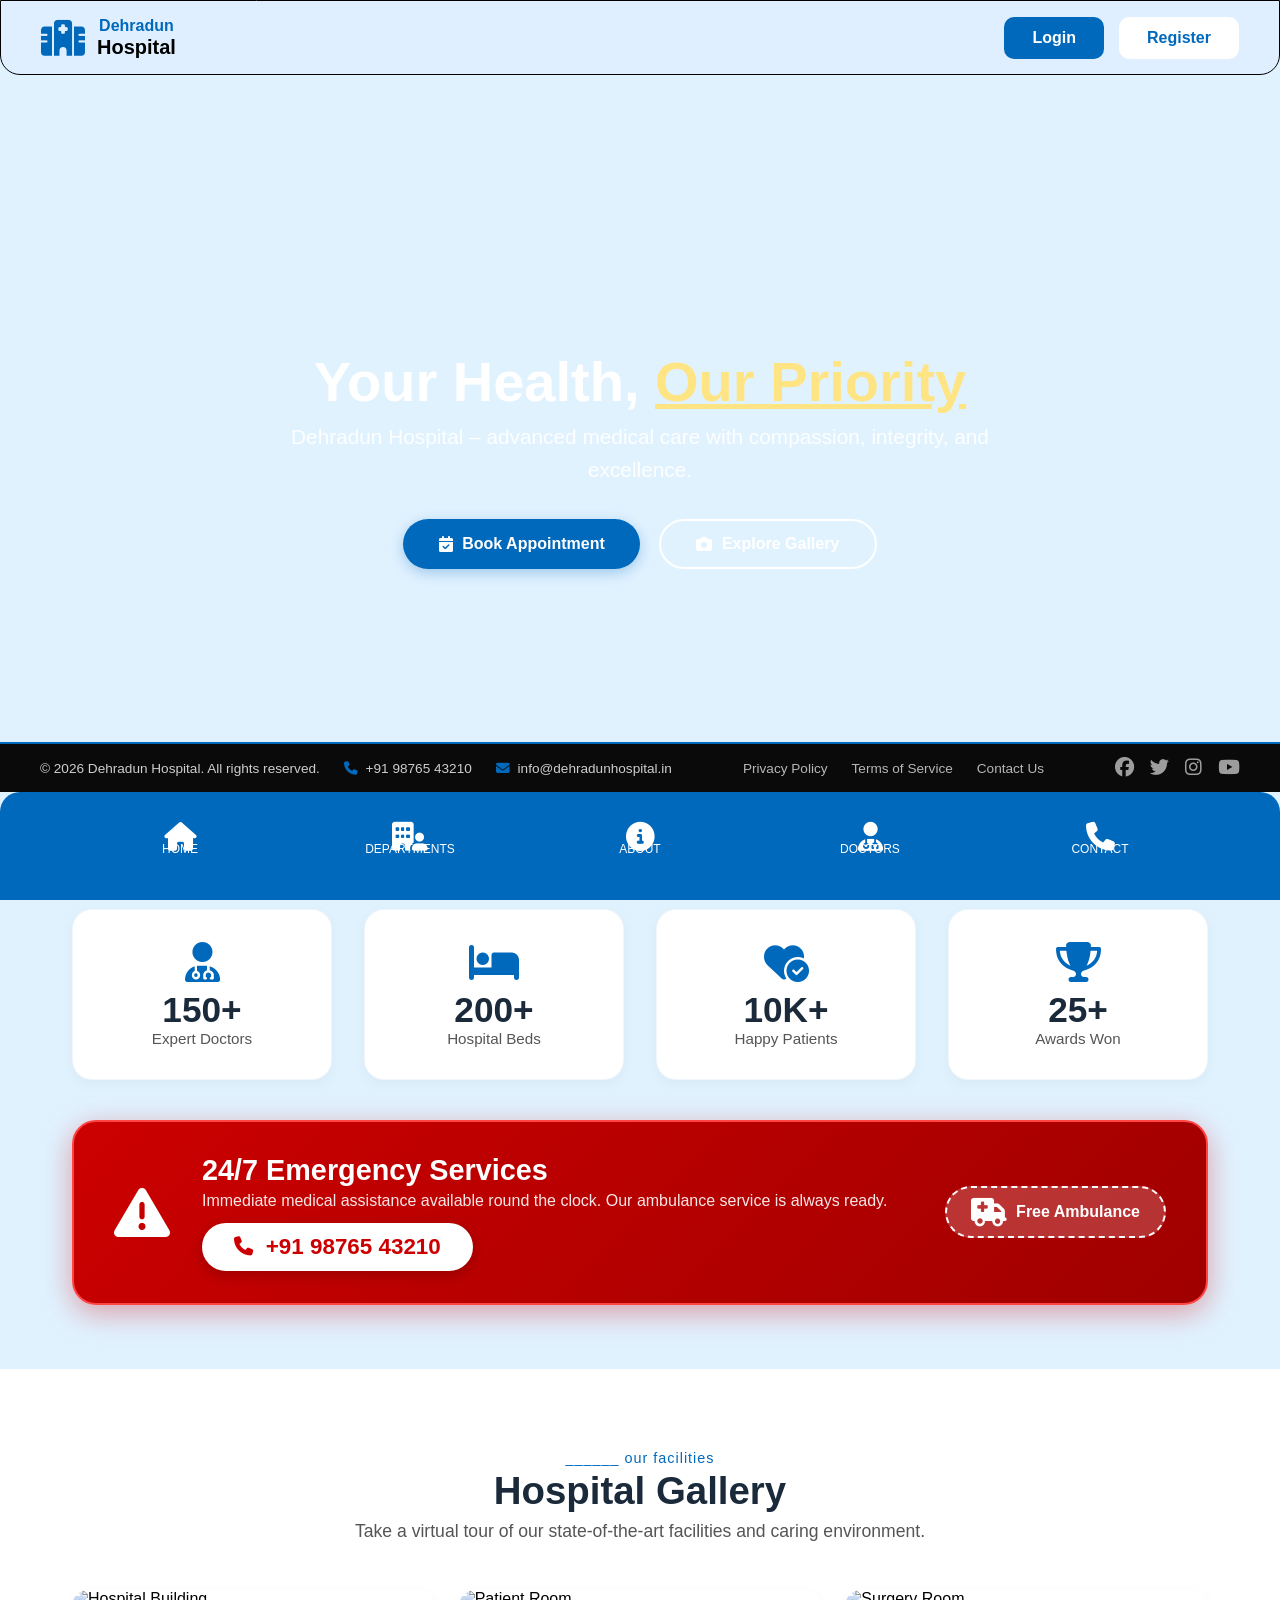
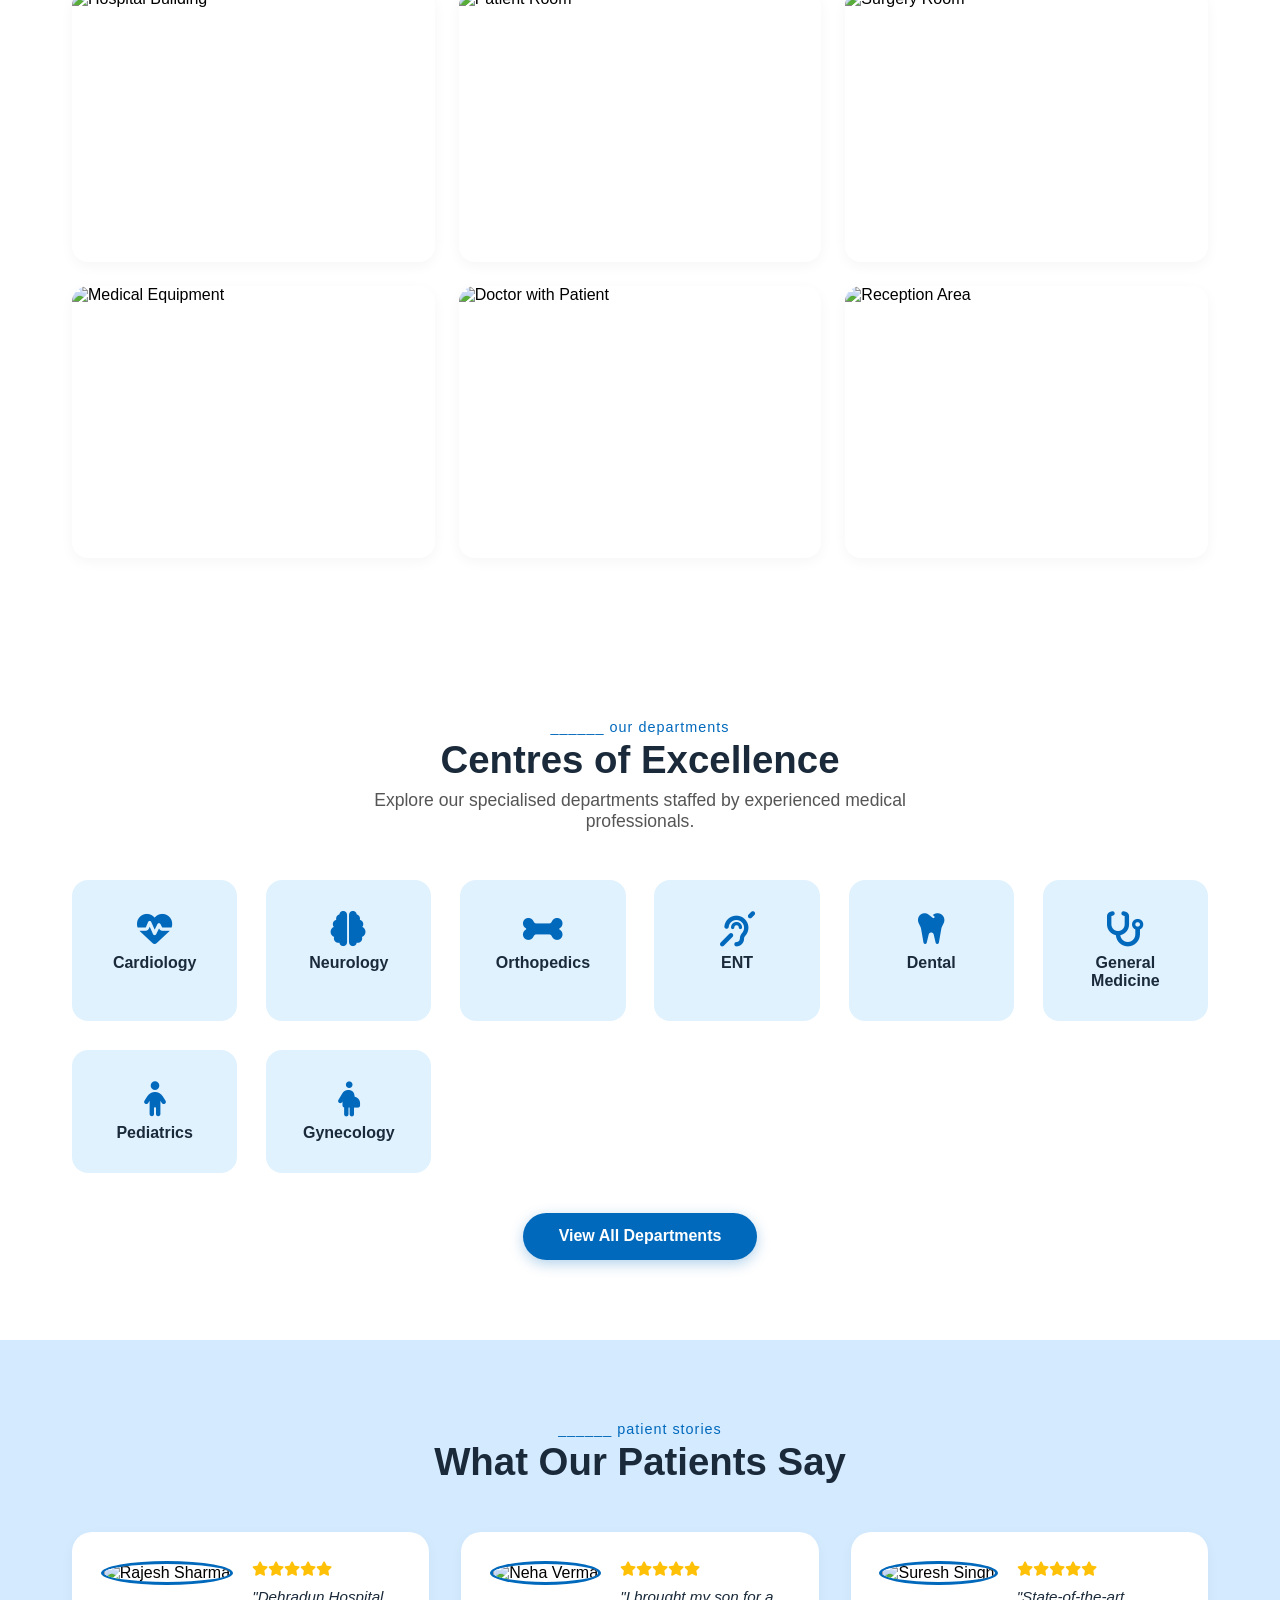
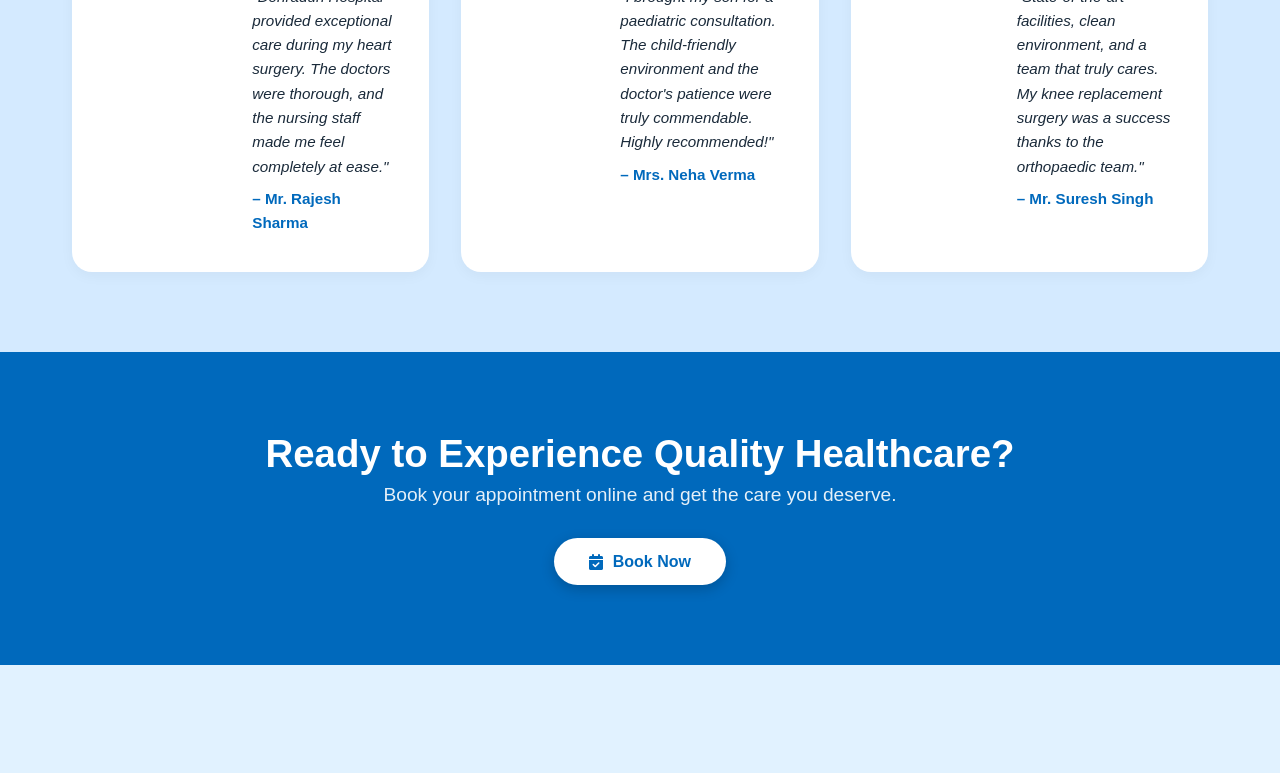
==== commit be0b0d0d: "Refactor comments and update image sources in HTML" ====
--- a/index.html
+++ b/index.html
@@ -11,7 +11,7 @@
 </head>
 <body>
 
-  <!-- ==================== FIXED NAVIGATION ==================== -->
+  <!--NAVIGATION-->
   <nav>
     <div class="logo">
       <a href="index.html">
@@ -25,9 +25,8 @@
     </div>
   </nav>
 
-  <!-- ==================== HERO SECTION ==================== -->
+  <!--HERO SECTION -->
   <section class="hero">
-    <div class="hero-overlay"></div>
     <div class="hero-content">
       <h1>Your Health, <span>Our Priority</span></h1>
       <p>Dehradun Hospital – advanced medical care with compassion, integrity, and excellence.</p>
@@ -42,7 +41,7 @@
     </div>
   </section>
 
-  <!-- ==================== EMERGENCY + STATS SECTION (NEW) ==================== -->
+  <!--EMERGENCY + STATS SECTION -->
   <section class="emergency-stats">
     <div class="container">
       <!-- Stats Boxes -->
@@ -89,7 +88,7 @@
     </div>
   </section>
 
-  <!-- ==================== GALLERY SECTION (NEW) ==================== -->
+  <!--GALLERY SECTION-->
   <section id="gallery" class="gallery-section">
     <div class="container">
       <div class="section-header">
@@ -99,34 +98,34 @@
       </div>
       <div class="gallery-grid">
         <div class="gallery-item">
-          <img src="https://images.unsplash.com/photo-1587351021759-3e566b6af7cc?w=600&h=400&fit=crop&crop=center" alt="Hospital Building" />
+          <img src="accets/gallery.png" alt="Hospital Building" />
           <div class="gallery-overlay"><span>Modern Infrastructure</span></div>
         </div>
         <div class="gallery-item">
-          <img src="https://images.unsplash.com/photo-1519494026892-80bbd2d6fd0d?w=600&h=400&fit=crop&crop=center" alt="Patient Room" />
+          <img src="accets/gallery1.png" alt="Patient Room" />
           <div class="gallery-overlay"><span>Comfortable Rooms</span></div>
         </div>
         <div class="gallery-item">
-          <img src="https://images.unsplash.com/photo-1530023367847-a683933f4172?w=600&h=400&fit=crop&crop=center" alt="Surgery Room" />
+          <img src="accets/gallery3.png" alt="Surgery Room" />
           <div class="gallery-overlay"><span>Advanced OTs</span></div>
         </div>
         <div class="gallery-item">
-          <img src="https://images.unsplash.com/photo-1579684386107-0992fba663bc?w=600&h=400&fit=crop&crop=center" alt="Medical Equipment" />
+          <img src="accets/gallery4.png" alt="Medical Equipment" />
           <div class="gallery-overlay"><span>Cutting-edge Tech</span></div>
         </div>
         <div class="gallery-item">
-          <img src="https://images.unsplash.com/photo-1585435557343-3b092031a831?w=600&h=400&fit=crop&crop=center" alt="Doctor with Patient" />
+          <img src="accets/gallery5.png" alt="Doctor with Patient" />
           <div class="gallery-overlay"><span>Compassionate Care</span></div>
         </div>
         <div class="gallery-item">
-          <img src="https://images.unsplash.com/photo-1571019613454-1cb2f99b2d8b?w=600&h=400&fit=crop&crop=center" alt="Reception Area" />
+          <img src="accets/gallery6.png" alt="Reception Area" />
           <div class="gallery-overlay"><span>Welcoming Environment</span></div>
         </div>
       </div>
     </div>
   </section>
 
-  <!-- ==================== DEPARTMENTS PREVIEW (KEPT – CRUCIAL FOR NAVIGATION) ==================== -->
+  <!--DEPARTMENTS PREVIEW (KEPT – CRUCIAL FOR NAVIGATION) -->
   <section class="departments-preview">
     <div class="container">
       <div class="section-header">
@@ -192,7 +191,7 @@
     </div>
   </section>
 
-  <!-- ==================== CTA – BOOK APPOINTMENT ==================== -->
+  <!-- CTA – BOOK APPOINTMENT -->
   <section class="cta-section">
     <div class="container">
       <h2>Ready to Experience Quality Healthcare?</h2>
@@ -252,5 +251,7 @@
     </div>
   </div>
 
+<div class="spacee"></div>
+  
 </body>
-</html>+  </html>
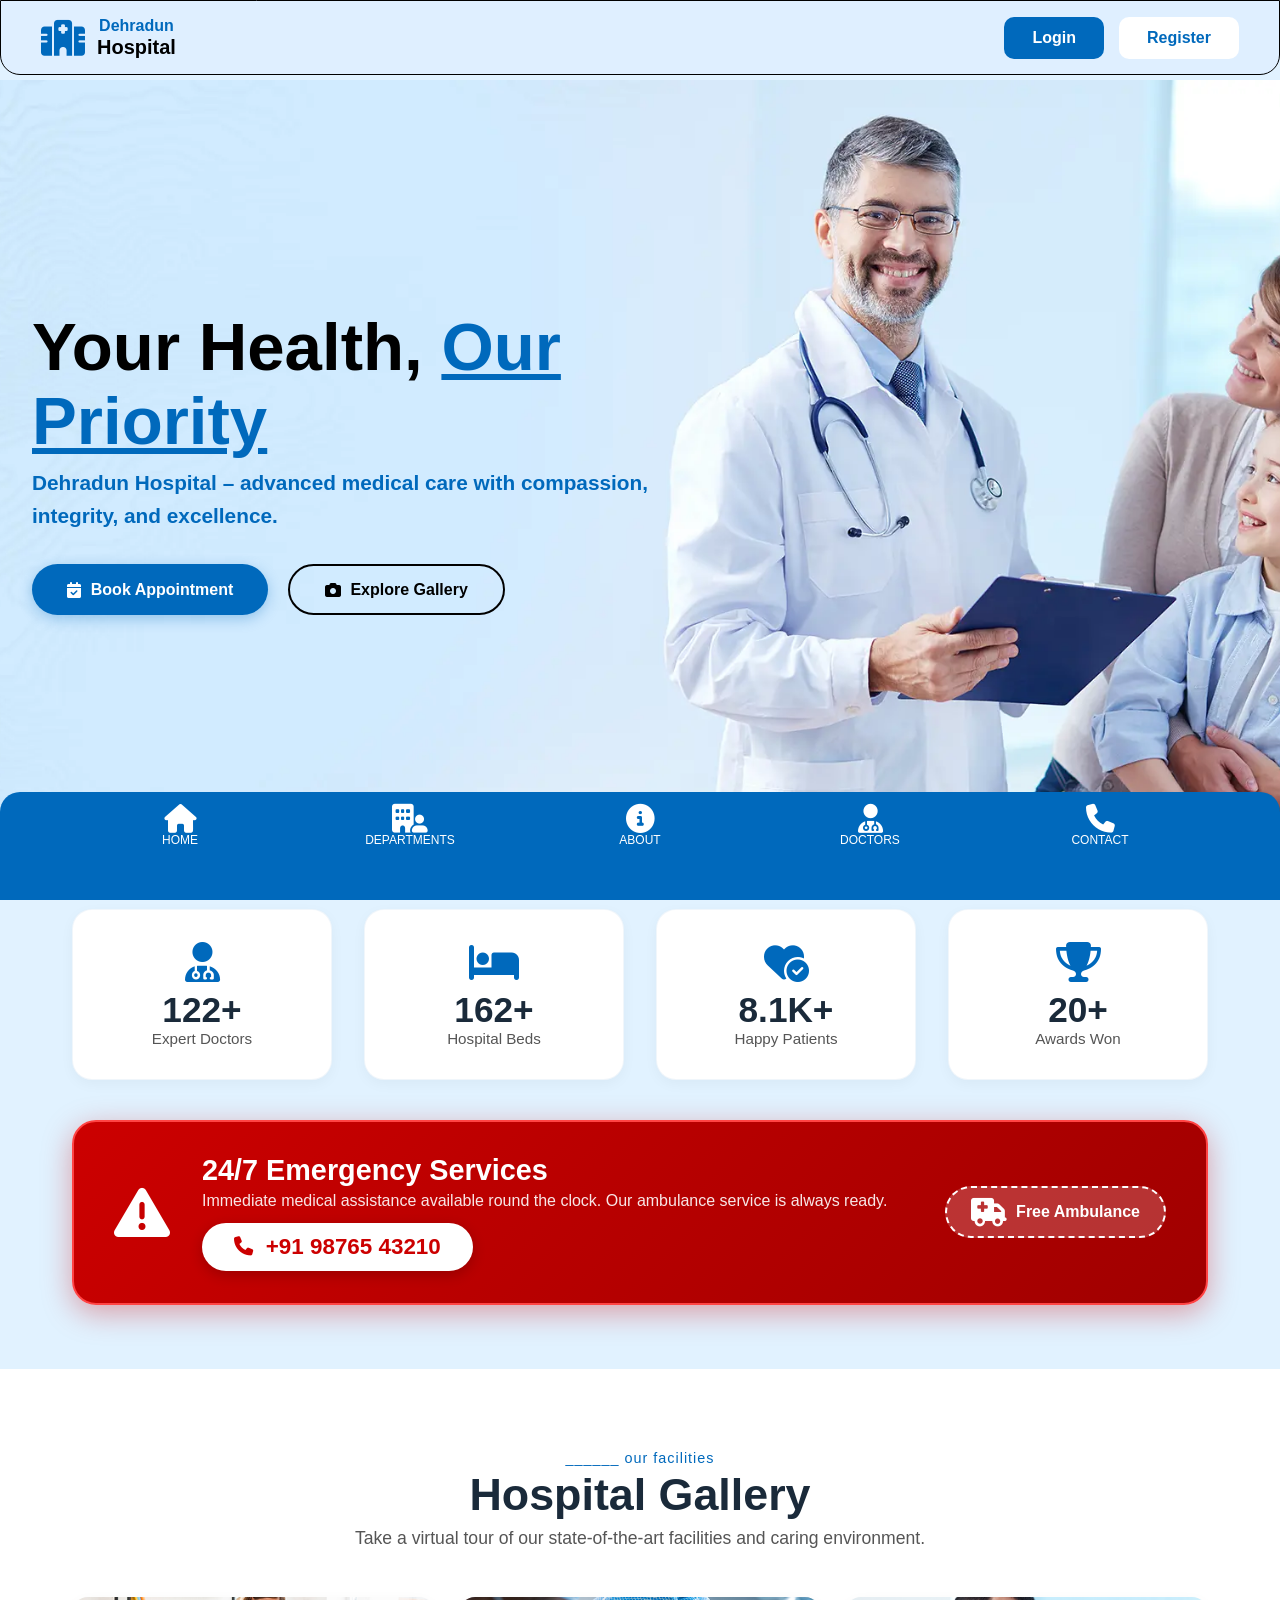
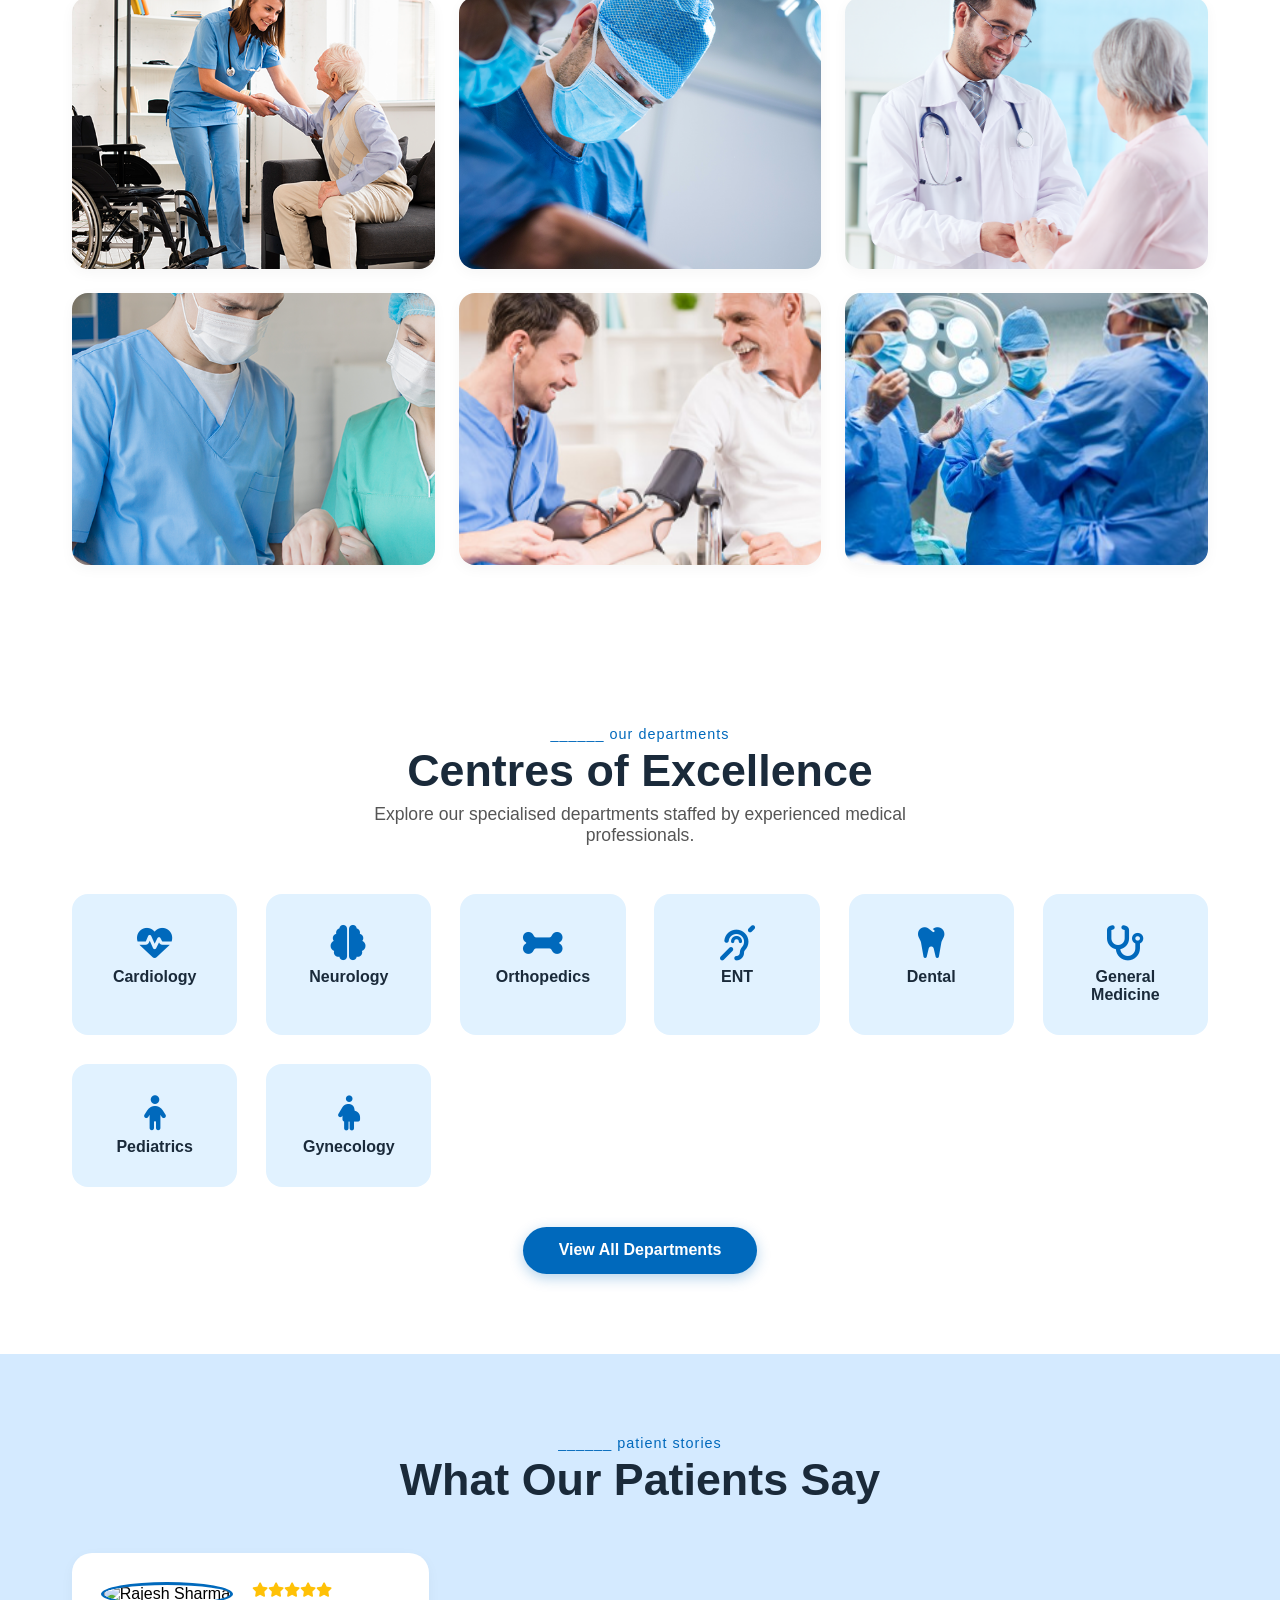
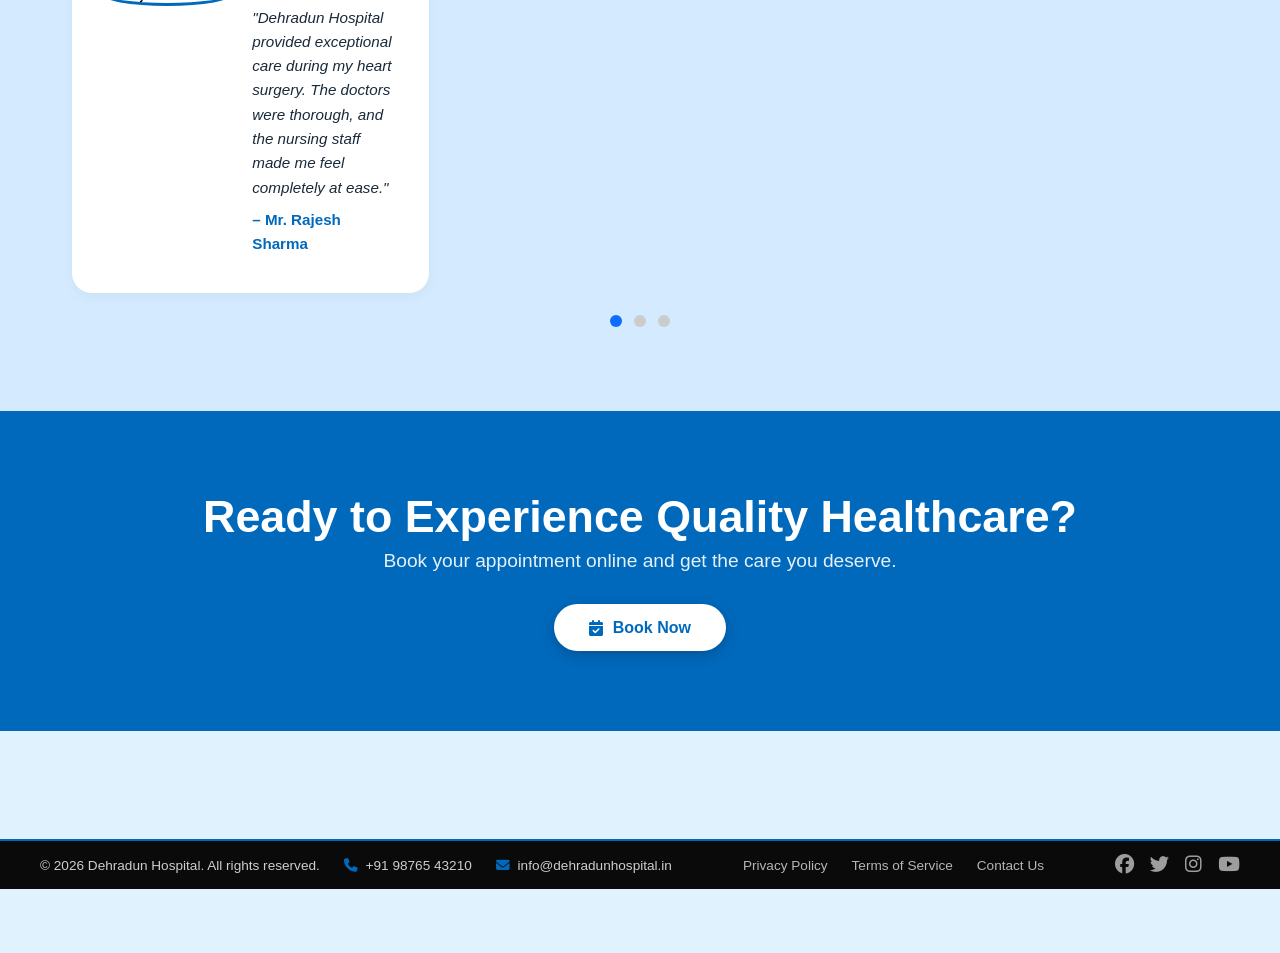
==== commit b69665cd: "Update index.html" ====
--- a/index.html
+++ b/index.html
@@ -252,6 +252,6 @@
   </div>
 
 <div class="spacee"></div>
-  
+  <script src ="script.js"></script>
 </body>
   </html>
--- a/style.css
+++ b/style.css
@@ -1,6 +1,4 @@
-/* ==========================================
-   GLOBAL STYLES – DEHRADUN HOSPITAL
-   ========================================== */
+/* GLOBAL STYLES – DEHRADUN HOSPITAL*/
 
 * {
   margin: 0;
@@ -27,7 +25,7 @@
   padding: 0 2rem;
 }
 
-/* ----- TYPOGRAPHY ----- */
+/*TYPOGRAPHY */
 h1, h2, h3, h4 {
   font-weight: 700;
   color: #1a2a3a;
@@ -65,18 +63,18 @@
   align-items: center;
   gap: 0.6rem;
   background: transparent;
-  color: #ffffff;
+  color:black;
   padding: 0.9rem 2.2rem;
   border-radius: 50px;
   font-weight: 700;
   font-size: 1rem;
-  border: 2px solid #ffffff;
+  border: 2px solid black;
   cursor: pointer;
   transition: 0.25s ease;
 }
 
 .btn-secondary:hover {
-  background: #ffffff;
+  background:white;
   color: #0069bcff;
   transform: translateY(-3px);
 }
@@ -109,11 +107,9 @@
   margin: 0 auto;
 }
 
-/* ==========================================
-   FIXED NAVIGATION (REFINED – SAME LAYOUT)
-   ========================================== */
+/*FIXED NAVIGATION (REFINED – SAME LAYOUT)*/
 nav {
-  position: fixed;
+  position:fixed;
   top: 0;
   left: 0;
   width: 100%;
@@ -184,26 +180,15 @@
   border: 2px solid black;
 }
 
-/* ==========================================
-   HERO SECTION
-   ========================================== */
+/* HERO SECTION*/
 .hero {
-  position: relative;
   height: 85vh;
   min-height: 500px;
   display: flex;
-  align-items: center;
-  justify-content: center;
-  text-align: center;
-  background: url('https://images.unsplash.com/photo-1519494026892-80bbd2d6fd0d?w=1920&q=80') center/cover no-repeat;
-  border-bottom: 5px solid #0069bcff;
-}
-
-.hero-overlay {
-  position: absolute;
-  inset: 0;
-  background: linear-gradient(135deg, rgba(0, 50, 90, 0.75), rgba(0, 105, 188, 0.6));
-  z-index: 1;
+  align-items:center;
+  justify-content: cente;
+  text-align: center;
+  background: url('accets/hero.webp') center/cover no-repeat;
 }
 
 .hero-content {
@@ -214,21 +199,25 @@
 }
 
 .hero-content h1 {
+  text-align:start;
   font-size: 4.2rem;
-  color: #fff;
+  color:black;
   font-weight: 900;
   margin-bottom: 0.5rem;
   line-height: 1.1;
 }
 
 .hero-content h1 span {
-  color: #ffe484;
+  color:#0069bcff;
   text-decoration: underline;
 }
 
 .hero-content p {
+  max-width:650px;
+  font-weight:600;
+  text-align:start;
   font-size: 1.3rem;
-  color: rgba(255, 255, 255, 0.9);
+  color:#0069bcff;
   margin-bottom: 2rem;
   line-height: 1.6;
 }
@@ -236,16 +225,13 @@
 .hero-buttons {
   display: flex;
   gap: 1.2rem;
-  justify-content: center;
   flex-wrap: wrap;
 }
 
-/* ==========================================
-   EMERGENCY + STATS SECTION (NEW)
-   ========================================== */
+/*EMERGENCY + STATS SECTION */
 .emergency-stats {
   padding: 4rem 0;
-  background: #e1f2ff;
+  background:#e1f2ff;
 }
 
 .stats-grid {
@@ -289,7 +275,7 @@
   font-weight: 500;
 }
 
-/* Emergency Red Box */
+/* Emergency */
 .emergency-box {
   background: #cc0000;
   background: linear-gradient(135deg, #cc0000 0%, #a00000 100%);
@@ -373,9 +359,7 @@
   font-size: 1.8rem;
 }
 
-/* ==========================================
-   GALLERY SECTION (NEW)
-   ========================================== */
+/*GALLERY SECTION (NEW)*/
 .gallery-section {
   padding: 5rem 0;
   background: #ffffff;
@@ -440,9 +424,7 @@
   border-radius: 30px;
   backdrop-filter: blur(4px);
 }
-/* ==========================================
-   DEPARTMENTS PREVIEW
-   ========================================== */
+/* DEPARTMENTS PREVIEW */
 .departments-preview {
   padding: 5rem 0;
   background: #fff;
@@ -485,9 +467,7 @@
   text-align: center;
 }
 
-/* ==========================================
-   TESTIMONIALS (with circular avatars)
-   ========================================== */
+/* TESTIMONIALS (with circular avatars) */
 .testimonials {
   padding: 5rem 0;
   background: #d4eaff;
@@ -545,9 +525,7 @@
   color: #0069bcff;
 }
 
-/* ==========================================
-   CTA SECTION
-   ========================================== */
+/*CTA SECTIO */
 .cta-section {
   padding: 5rem 0;
   background: #0069bcff;
@@ -578,9 +556,7 @@
   transform: translateY(-3px);
 }
 
-/* ==========================================
-   SPACER FOR FIXED FOOTER
-   ========================================== */
+/*SPACER FOR FIXED FOOTER */
 .space {
   height: 12vh;
   width: 100%;
@@ -614,8 +590,6 @@
   text-align: center;
   color: white;
   padding: 10px 10px;
-  display: flex;
-  flex-direction: column;
   align-items: center;
   justify-content: center;
   transition: 0.2s;
@@ -637,18 +611,15 @@
   font-weight: 500;
 }
 
-/* ==========================================
-   BLACK COPYRIGHT BAR (BOTTOM)
-   ========================================== */
+/*  BLACK COPYRIGHT BAR (BOTTOM) */
 .copyright-bar {
-  position: fixed;
+  margin-bottom:5%;
   bottom: 12%;
   left: 0;
   width: 100%;
   background: #0a0a0a;
   color: rgba(255, 255, 255, 0.8);
   padding: 0.8rem 2rem;
-  z-index: 999;
   border-top: 2px solid #0069bcff;
 }
 
@@ -711,48 +682,3 @@
   color: #fff;
   transform: scale(1.1);
 }
-
-/* ==========================================
-   LAPTOP RESPONSIVE FINE-TUNING
-   ========================================== */
-
-@media screen and (max-width: 1366px) {
-  .hero-content h1 { font-size: 3.5rem; }
-  .section-header h2 { font-size: 2.4rem; }
-  .cta-section h2 { font-size: 2.4rem; }
-}
-
-@media screen and (max-width: 1200px) {
-  .hero-content h1 { font-size: 3rem; }
-  .hero { height: 75vh; }
-  .services-grid { grid-template-columns: repeat(auto-fill, minmax(240px, 1fr)); }
-  .testimonial-grid { grid-template-columns: repeat(auto-fill, minmax(280px, 1fr)); }
-}
-
-@media screen and (max-width: 1024px) {
-  nav { padding: 12px 24px; }
-  .user { padding: 10px 20px; font-size: 0.85rem; }
-  .hero-content h1 { font-size: 2.6rem; }
-  .hero-content p { font-size: 1.1rem; }
-  .hero { height: 70vh; min-height: 400px; }
-  .services-grid { grid-template-columns: repeat(auto-fill, minmax(220px, 1fr)); gap: 1.5rem; }
-  .dept-grid { grid-template-columns: repeat(auto-fill, minmax(130px, 1fr)); gap: 1.2rem; }
-  .testimonial-grid { grid-template-columns: 1fr; max-width: 500px; margin: 0 auto; }
-  .testimonial-card { flex-direction: column; align-items: center; text-align: center; }
-  .section-header h2 { font-size: 2rem; }
-  .cta-section h2 { font-size: 2rem; }
-  .copyright-content { flex-direction: column; text-align: center; gap: 0.5rem; }
-  .copyright-text { justify-content: center; }
-  .copyright-links { justify-content: center; }
-}
-
-@media screen and (max-width: 900px) {
-  .hero-content h1 { font-size: 2.2rem; }
-  .hero-content p { font-size: 1rem; }
-  .btn-primary, .btn-secondary { padding: 0.7rem 1.6rem; font-size: 0.9rem; }
-  .services-grid { grid-template-columns: 1fr 1fr; }
-  .fot p { font-size: 10px; }
-  .fot i { font-size: 1.4rem; }
-  .copyright-bar { padding: 0.5rem 1rem; }
-  .copyright-text { font-size: 0.75rem; gap: 0.8rem; }
-}
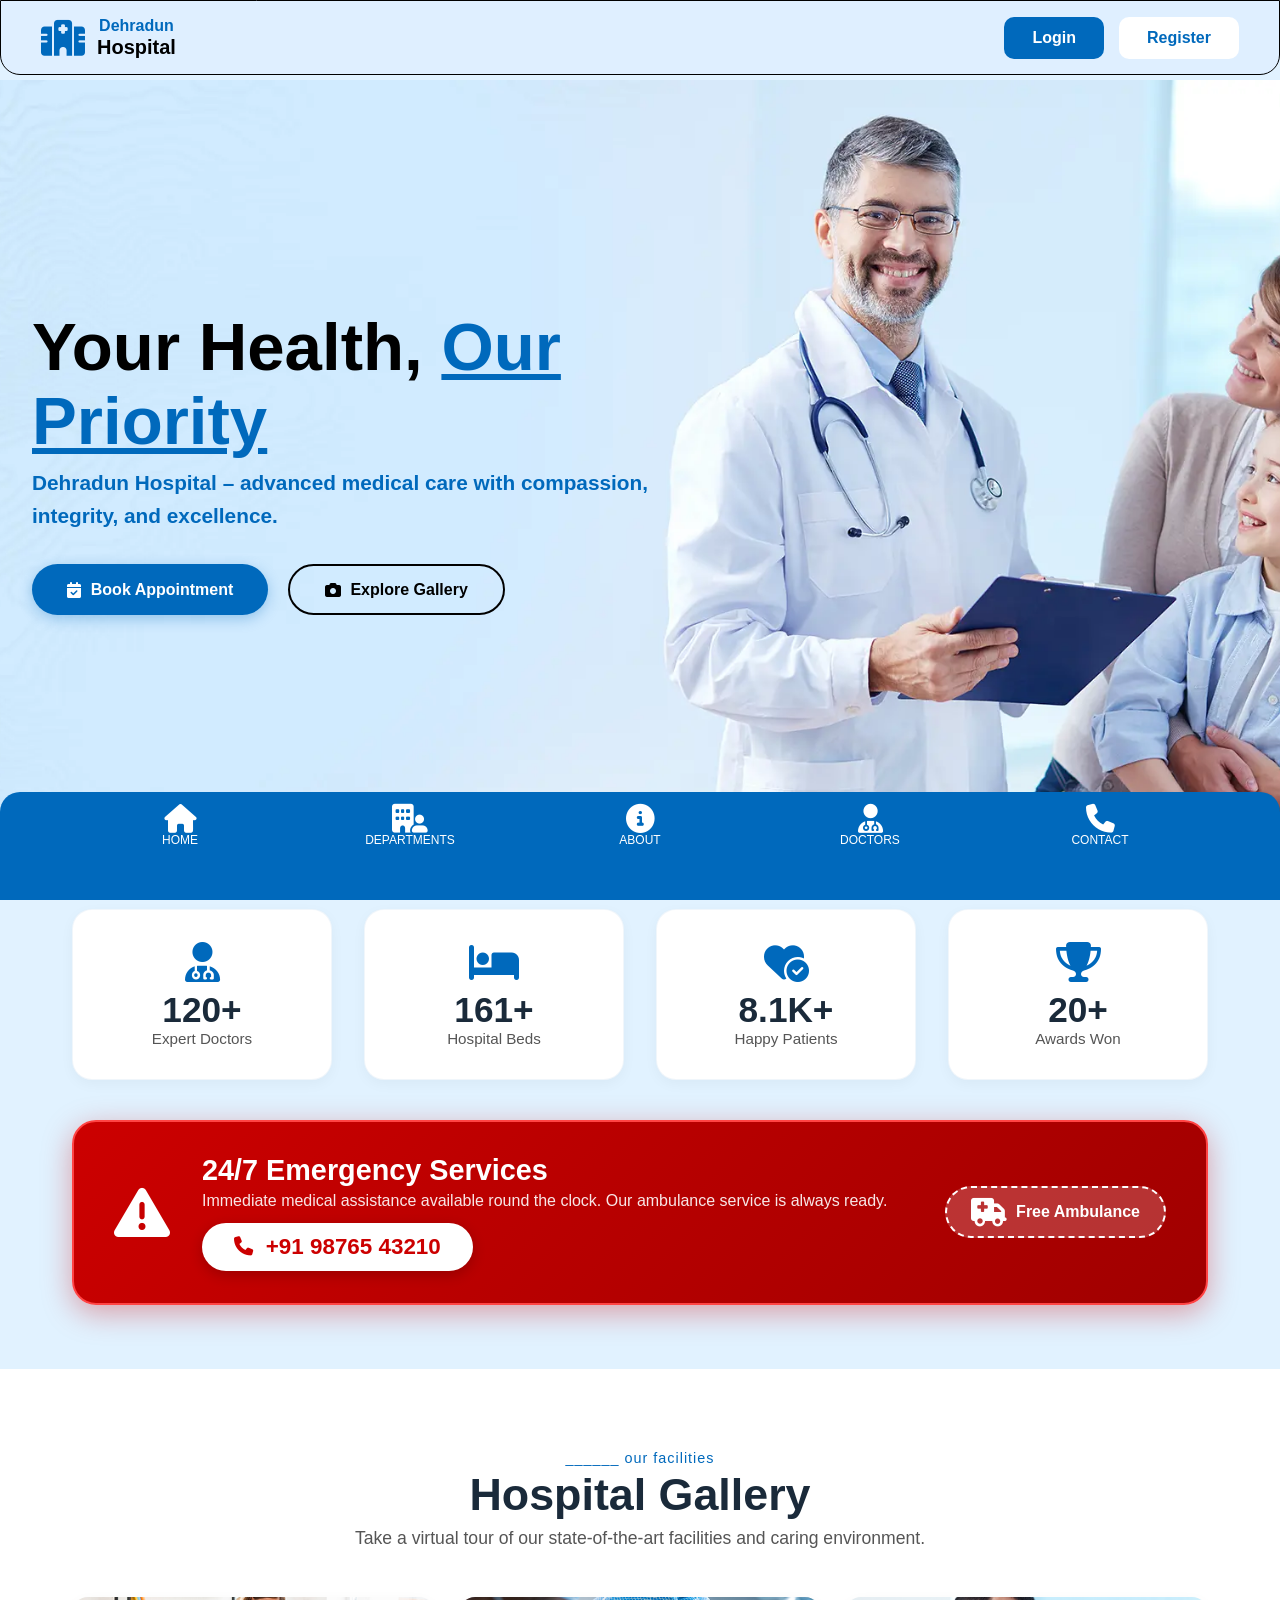
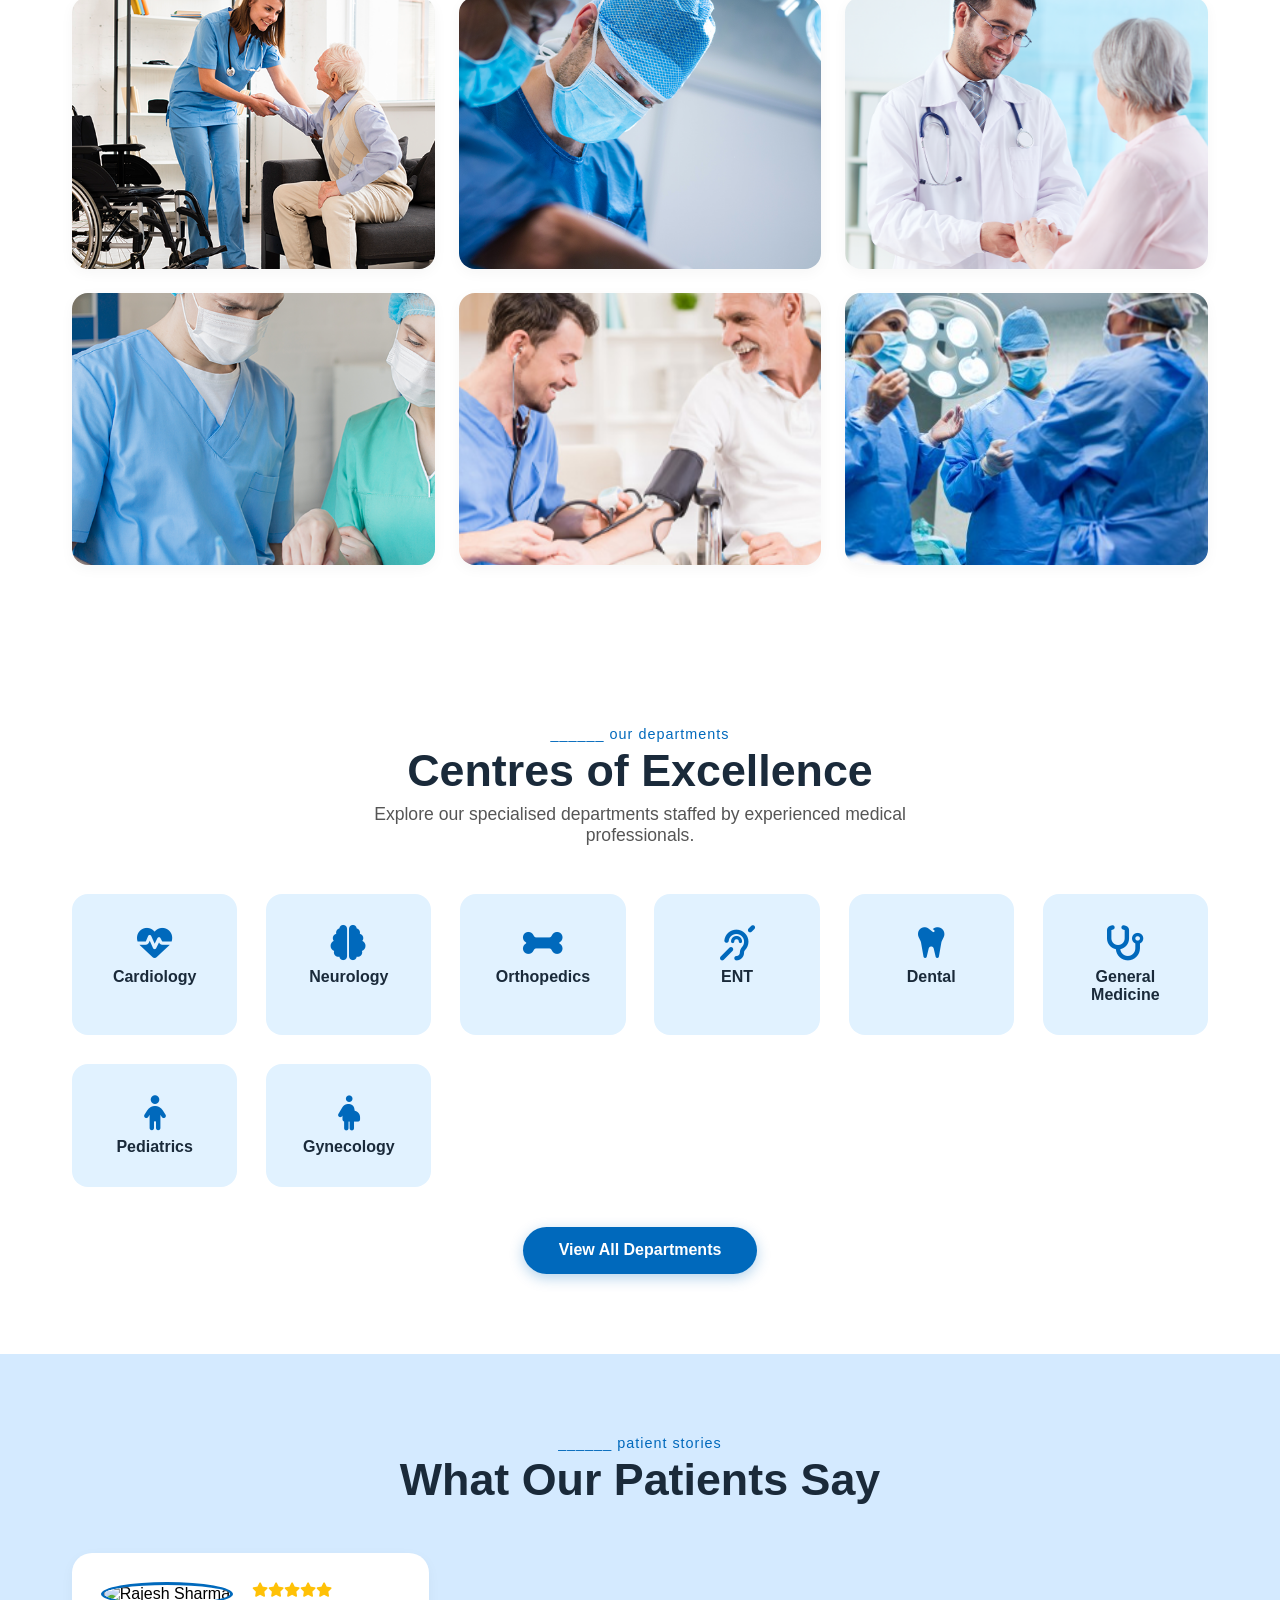
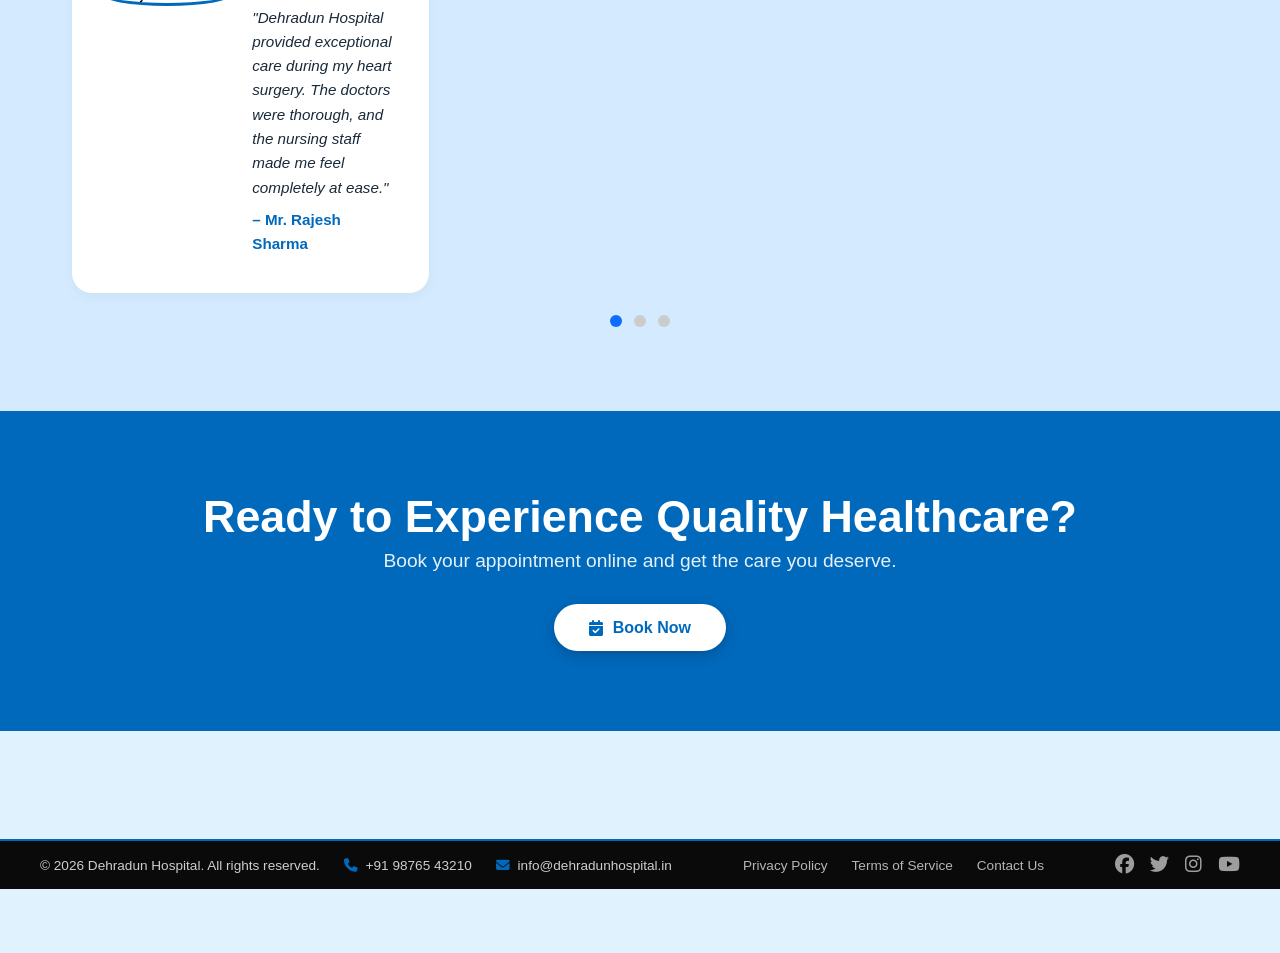
==== commit 669c2780: "Update index.html" ====
--- a/index.html
+++ b/index.html
@@ -252,6 +252,6 @@
   </div>
 
 <div class="spacee"></div>
-  <script src ="script.js"></script>
+  <script src="script.js"></script>
 </body>
   </html>
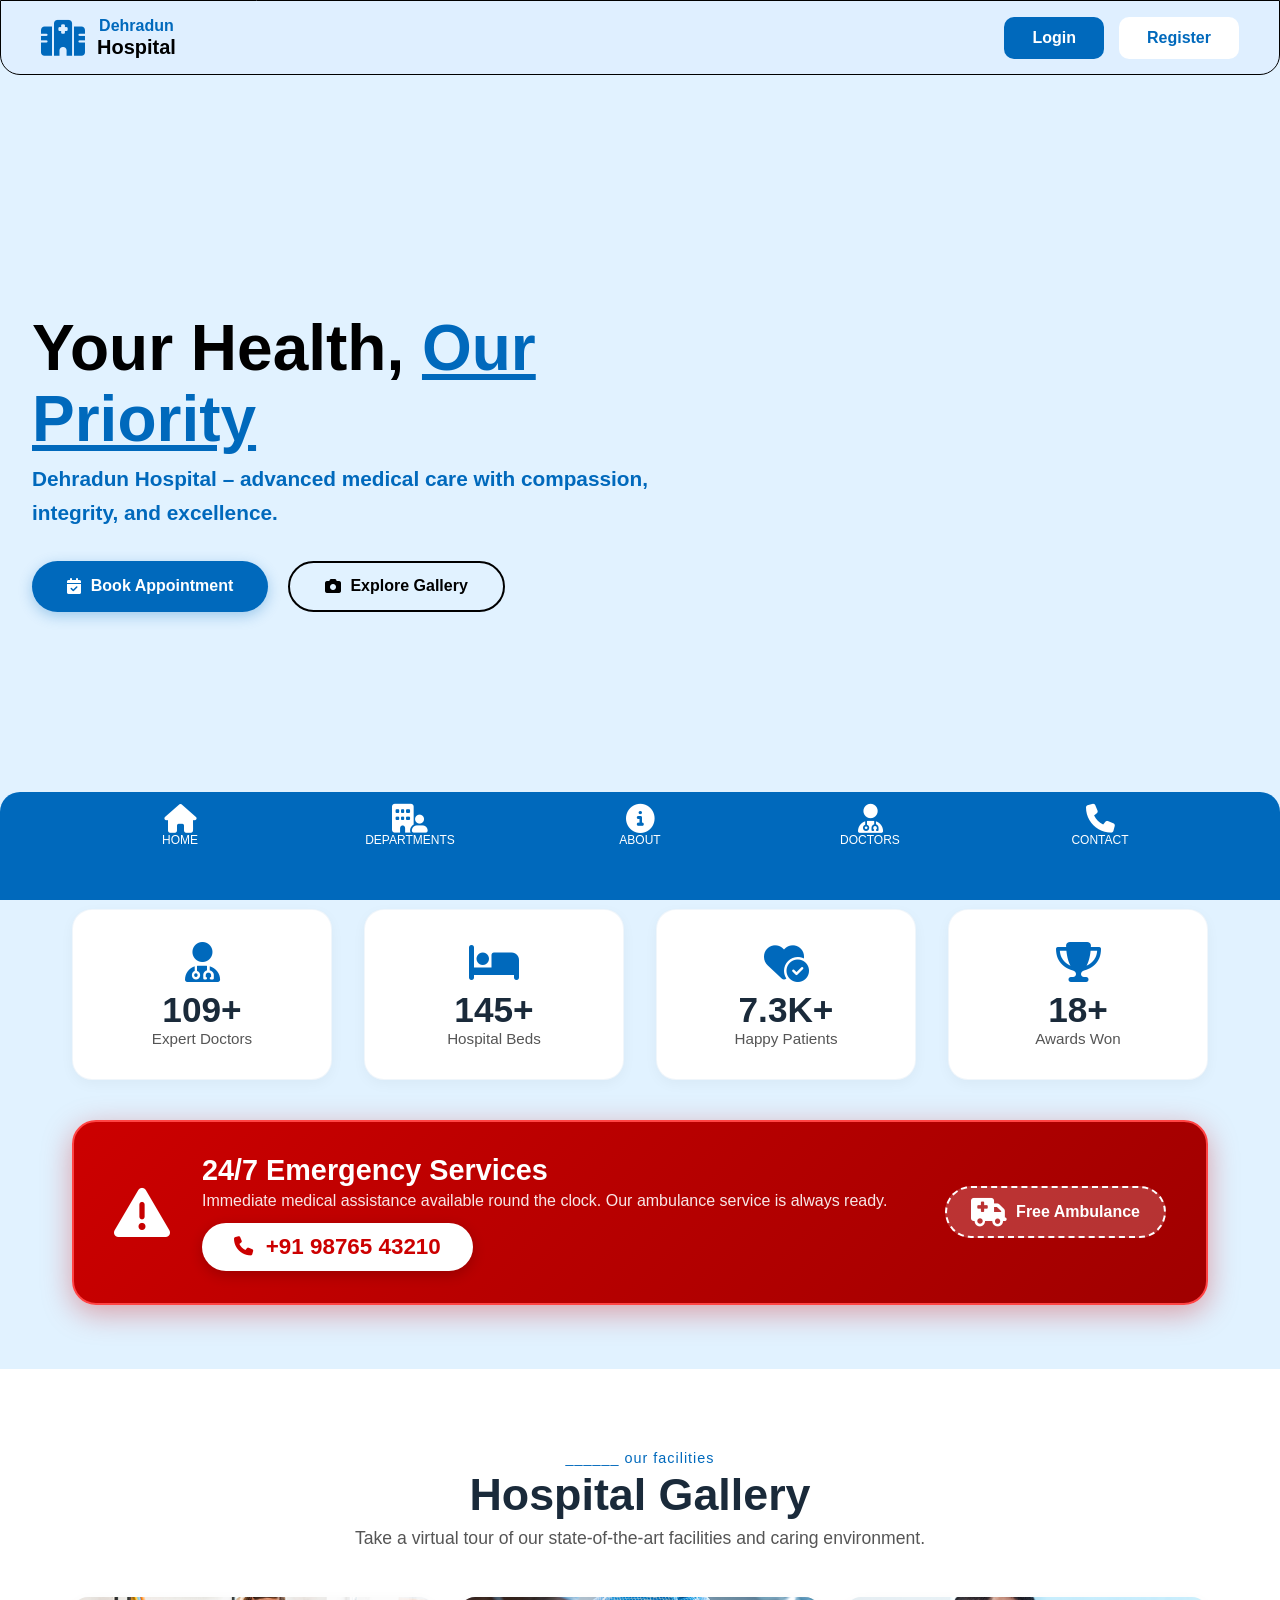
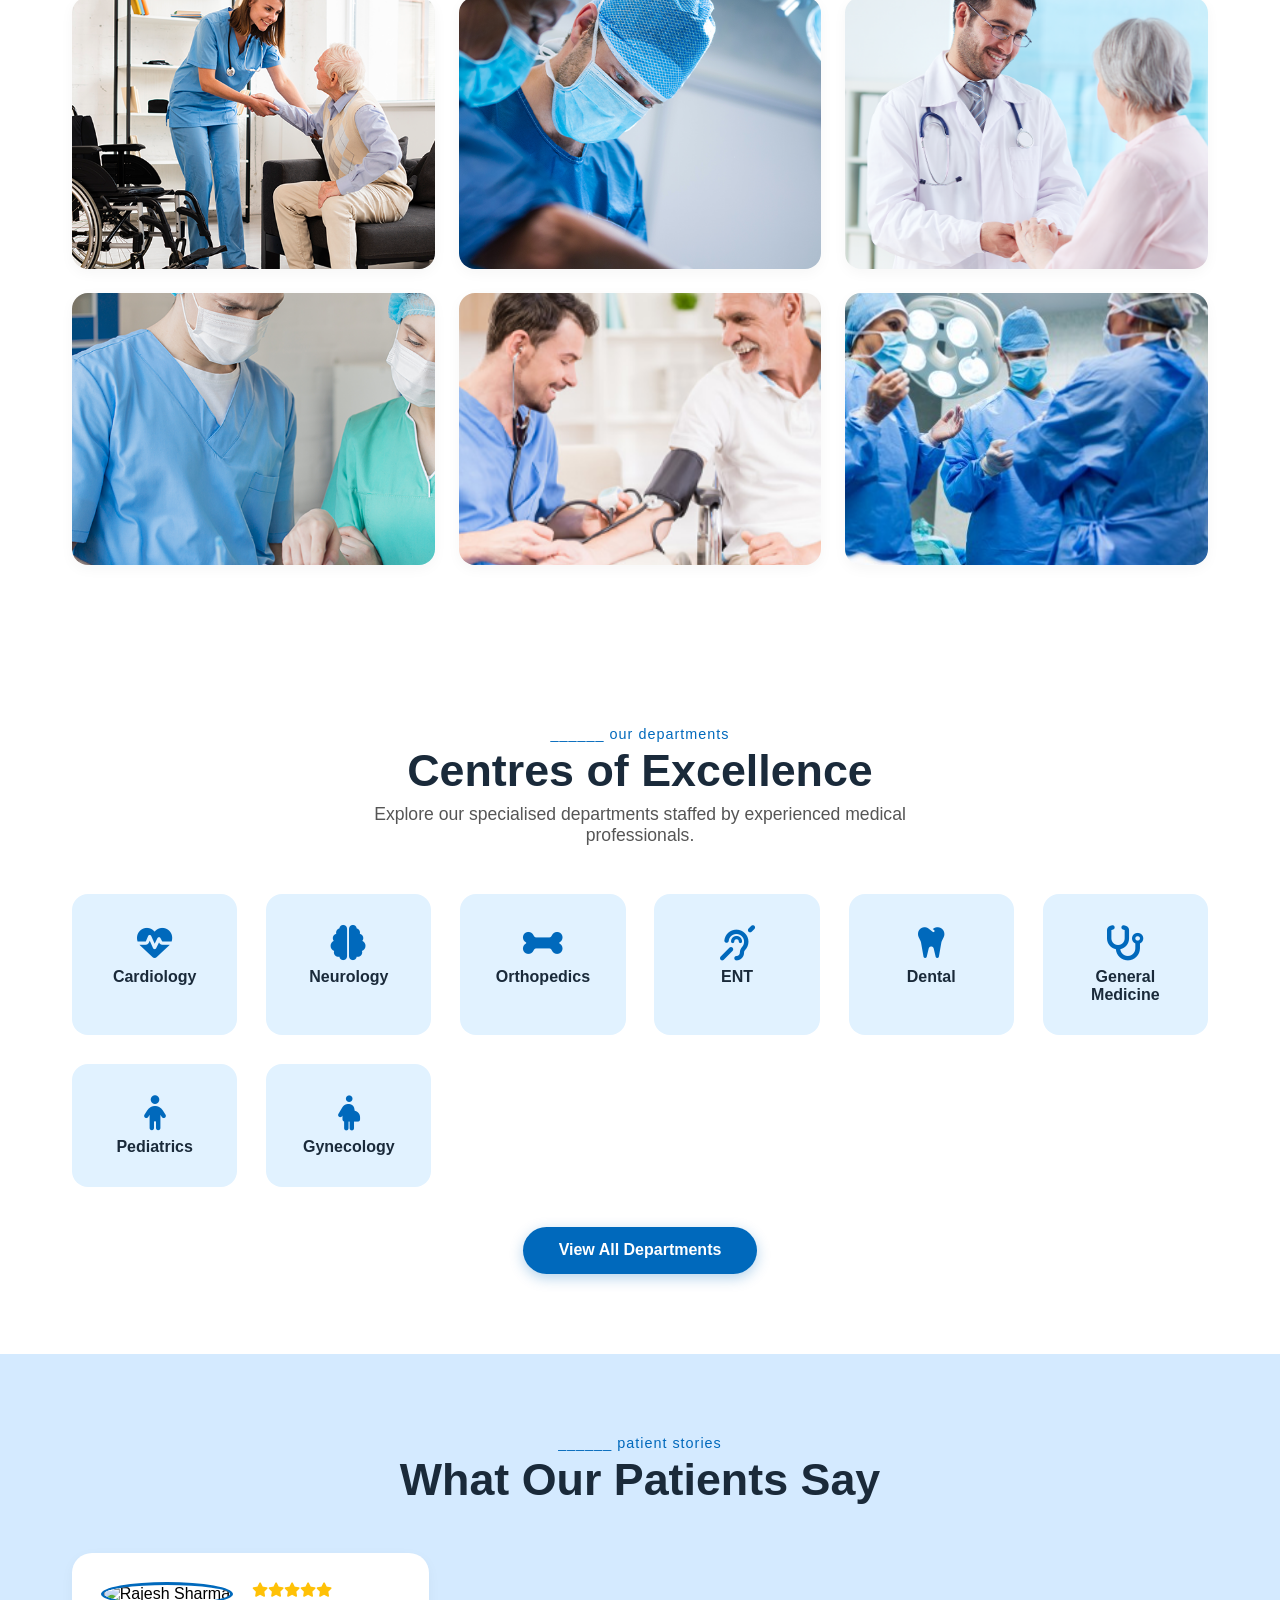
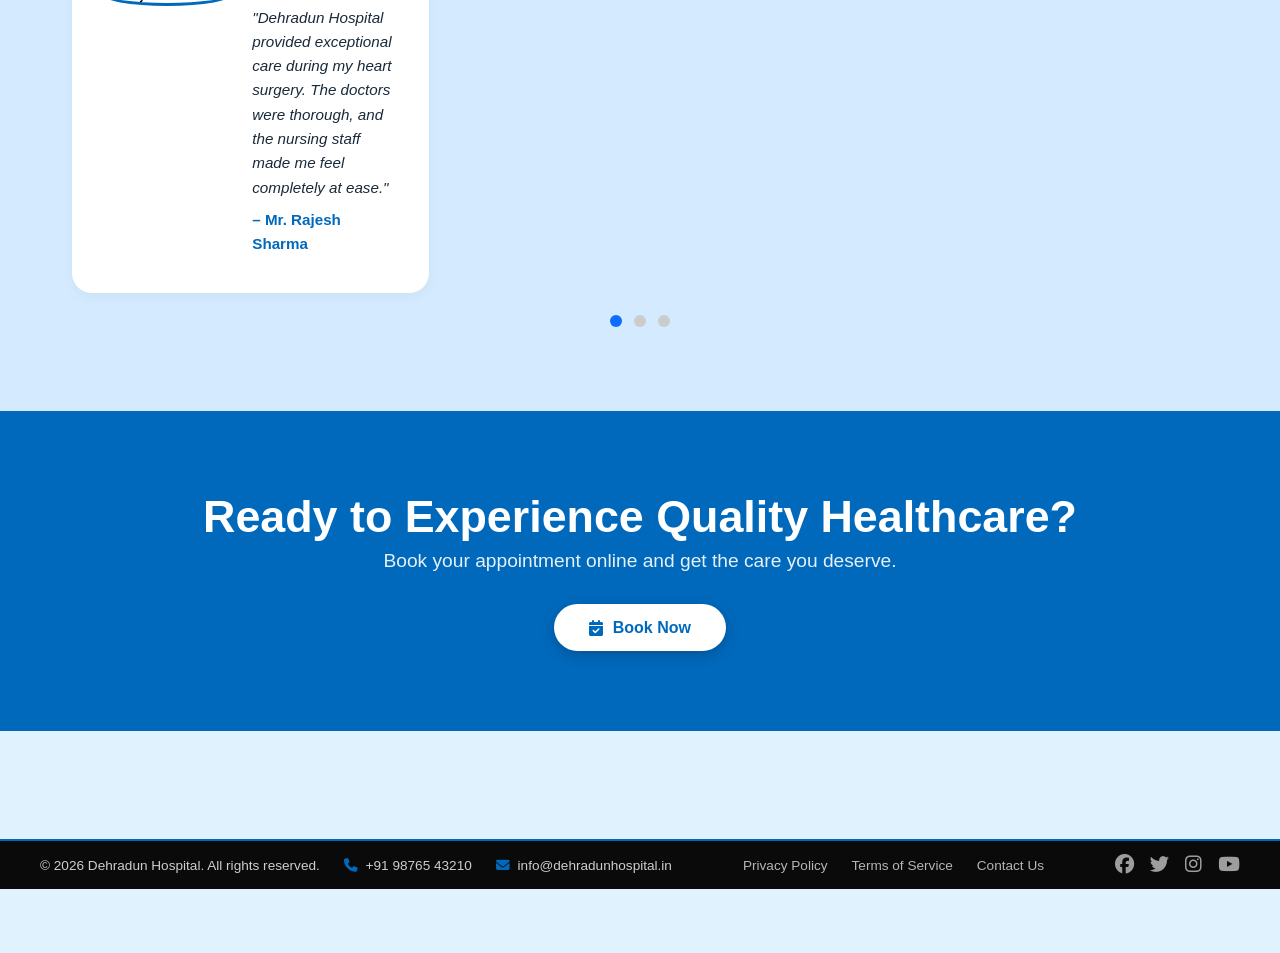
==== commit c91d00ce: "update" ====
--- a/index.html
+++ b/index.html
@@ -5,7 +5,7 @@
   <meta name="viewport" content="width=device-width, initial-scale=1.0" />
   <title>Dehradun Hospital – Quality Healthcare</title>
   <!-- Global Stylesheet -->
-  <link rel="stylesheet" href="style.css" />
+  <link rel="stylesheet" href="css/style.css" />
   <!-- Font Awesome 6 (free) -->
   <link rel="stylesheet" href="https://cdnjs.cloudflare.com/ajax/libs/font-awesome/6.5.1/css/all.min.css" />
 </head>
--- a/css/style.css
+++ b/css/style.css
@@ -0,0 +1,682 @@
+/* GLOBAL STYLES – DEHRADUN HOSPITAL*/
+
+* {
+  margin: 0;
+  padding: 0;
+  box-sizing: border-box;
+  font-family: 'Arial', Helvetica, sans-serif;
+}
+
+html {
+  scroll-behavior: smooth;
+}
+
+body {
+  background: #e1f2ff;
+  padding-top: 80px; /* space for fixed nav */
+  min-height: 100vh;
+  display: flex;
+  flex-direction: column;
+}
+
+.container {
+  max-width: 1200px;
+  margin: 0 auto;
+  padding: 0 2rem;
+}
+
+/*TYPOGRAPHY */
+h1, h2, h3, h4 {
+  font-weight: 700;
+  color: #1a2a3a;
+}
+
+a {
+  text-decoration: none;
+}
+
+/* ----- BUTTONS ----- */
+.btn-primary {
+  display: inline-flex;
+  align-items: center;
+  gap: 0.6rem;
+  background: #0069bcff;
+  color: #ffffff;
+  padding: 0.9rem 2.2rem;
+  border-radius: 50px;
+  font-weight: 700;
+  font-size: 1rem;
+  border: none;
+  cursor: pointer;
+  transition: 0.25s ease;
+  box-shadow: 0 4px 14px rgba(0, 105, 188, 0.3);
+}
+
+.btn-primary:hover {
+  background: #00509e;
+  transform: translateY(-3px);
+  box-shadow: 0 8px 24px rgba(0, 105, 188, 0.4);
+}
+
+.btn-secondary {
+  display: inline-flex;
+  align-items: center;
+  gap: 0.6rem;
+  background: transparent;
+  color:black;
+  padding: 0.9rem 2.2rem;
+  border-radius: 50px;
+  font-weight: 700;
+  font-size: 1rem;
+  border: 2px solid black;
+  cursor: pointer;
+  transition: 0.25s ease;
+}
+
+.btn-secondary:hover {
+  background:white;
+  color: #0069bcff;
+  transform: translateY(-3px);
+}
+
+/* ----- SECTION HEADER ----- */
+.section-header {
+  text-align: center;
+  margin-bottom: 3rem;
+}
+
+.section-header span {
+  font-weight: 400;
+  font-size: 0.9rem;
+  color: #0069bcff;
+  letter-spacing: 1px;
+  display: inline-block;
+  margin-bottom: 0.2rem;
+}
+
+.section-header h2 {
+  font-size: 2.8rem;
+  color: #1a2a3a;
+  margin-bottom: 0.5rem;
+}
+
+.section-header p {
+  font-size: 1.1rem;
+  color: #555;
+  max-width: 600px;
+  margin: 0 auto;
+}
+
+/*FIXED NAVIGATION (REFINED – SAME LAYOUT)*/
+nav {
+  position:fixed;
+  top: 0;
+  left: 0;
+  width: 100%;
+  z-index: 1000;
+  display: flex;
+  justify-content: space-between;
+  align-items: center;
+  padding: 15px 40px;
+  background: #dfefff;
+  border-bottom-left-radius: 20px;
+  border-bottom-right-radius: 20px;
+  border: 1px solid #000;
+}
+
+.logo a {
+  display: flex;
+  align-items: center;
+  gap: 12px;
+  text-decoration: none;
+}
+
+.logo i {
+  font-size: 2.2rem;
+  color: #0069bcff;
+}
+
+.logo p {
+  color: #0069bcff;
+  font-weight: 600;
+  text-align: center;
+  line-height: 1.2;
+  margin: 0;
+}
+
+.logo p span {
+  color: #000;
+  font-size: 20px;
+  font-weight: 900;
+}
+
+.login-button {
+  display: flex;
+  gap: 15px;
+}
+
+.login-button a {
+  text-decoration: none;
+}
+
+.user {
+  padding: 12px 28px;
+  font-weight: bold;
+  border: none;
+  border-radius: 10px;
+  cursor: pointer;
+  background: white;
+  color: #0069bcff;
+  font-size: 1rem;
+  transition: 0.2s;
+}
+
+.user.login {
+  background: #0069bcff;
+  color: white;
+}
+
+.user:hover {
+  border: 2px solid black;
+}
+
+/* HERO SECTION*/
+.hero {
+  height: 85vh;
+  min-height: 500px;
+  display: flex;
+  align-items:center;
+  justify-content: cente;
+  text-align: center;
+  background: url('accets/hero.webp') center/cover no-repeat;
+}
+
+.hero-content {
+  position: relative;
+  z-index: 2;
+  max-width: 800px;
+  padding: 0 2rem;
+}
+
+.hero-content h1 {
+  width:50vw;
+  text-align:start;
+  font-size: 4rem;
+  color:black;
+  font-weight: 900;
+  margin-bottom: 0.5rem;
+  line-height: 1.1;
+}
+
+.hero-content h1 span {
+  color:#0069bcff;
+  text-decoration: underline;
+}
+
+.hero-content p {
+  max-width:650px;
+  font-weight:600;
+  text-align:start;
+  font-size: 1.3rem;
+  color:#0069bcff;
+  margin-bottom: 2rem;
+  line-height: 1.6;
+}
+
+.hero-buttons {
+  display: flex;
+  gap: 1.2rem;
+  flex-wrap: wrap;
+}
+
+/*EMERGENCY + STATS SECTION */
+.emergency-stats {
+  padding: 4rem 0;
+  background:#e1f2ff;
+}
+
+.stats-grid {
+  display: grid;
+  grid-template-columns: repeat(4, 1fr);
+  gap: 2rem;
+  margin-bottom: 2.5rem;
+}
+
+.stat-box {
+  background: #ffffff;
+  padding: 2rem 1rem;
+  border-radius: 20px;
+  text-align: center;
+  box-shadow: 0 4px 14px rgba(0, 0, 0, 0.04);
+  border: 1px solid rgba(0, 105, 188, 0.06);
+  transition: 0.3s ease;
+}
+
+.stat-box:hover {
+  transform: translateY(-5px);
+  border-color: #0069bcff;
+  box-shadow: 0 8px 24px rgba(0, 105, 188, 0.1);
+}
+
+.stat-box i {
+  font-size: 2.5rem;
+  color: #0069bcff;
+  margin-bottom: 0.5rem;
+}
+
+.stat-box h3 {
+  font-size: 2.2rem;
+  color: #1a2a3a;
+  font-weight: 900;
+}
+
+.stat-box p {
+  color: #555;
+  font-size: 0.95rem;
+  font-weight: 500;
+}
+
+/* Emergency */
+.emergency-box {
+  background: #cc0000;
+  background: linear-gradient(135deg, #cc0000 0%, #a00000 100%);
+  border-radius: 24px;
+  padding: 2rem 2.5rem;
+  display: flex;
+  align-items: center;
+  gap: 2rem;
+  flex-wrap: wrap;
+  box-shadow: 0 8px 30px rgba(204, 0, 0, 0.35);
+  border: 2px solid #ff4444;
+}
+
+.emergency-icon i {
+  font-size: 3.5rem;
+  color: #ffffff;
+  animation: pulse 1.5s infinite;
+}
+
+@keyframes pulse {
+  0%, 100% { transform: scale(1); }
+  50% { transform: scale(1.1); }
+}
+
+.emergency-details {
+  flex: 1;
+  min-width: 200px;
+}
+
+.emergency-details h3 {
+  font-size: 1.8rem;
+  color: #ffffff;
+  font-weight: 900;
+  margin-bottom: 0.3rem;
+}
+
+.emergency-details p {
+  color: rgba(255, 255, 255, 0.9);
+  font-size: 1rem;
+  margin-bottom: 0.8rem;
+}
+
+.emergency-phone {
+  display: inline-flex;
+  align-items: center;
+  gap: 0.8rem;
+  background: #ffffff;
+  color: #cc0000;
+  padding: 0.7rem 2rem;
+  border-radius: 50px;
+  font-weight: 900;
+  font-size: 1.4rem;
+  text-decoration: none;
+  transition: 0.25s ease;
+  box-shadow: 0 4px 14px rgba(0, 0, 0, 0.2);
+}
+
+.emergency-phone:hover {
+  transform: scale(1.05);
+  background: #ffe0e0;
+}
+
+.emergency-phone i {
+  font-size: 1.2rem;
+}
+
+.emergency-badge {
+  display: flex;
+  align-items: center;
+  gap: 0.6rem;
+  background: rgba(255, 255, 255, 0.2);
+  padding: 0.6rem 1.5rem;
+  border-radius: 50px;
+  color: #ffffff;
+  font-weight: 700;
+  font-size: 1rem;
+  border: 2px dashed #ffffff;
+}
+
+.emergency-badge i {
+  font-size: 1.8rem;
+}
+
+/*GALLERY SECTION (NEW)*/
+.gallery-section {
+  padding: 5rem 0;
+  background: #ffffff;
+}
+
+.gallery-grid {
+  display: grid;
+  grid-template-columns: repeat(3, 1fr);
+  gap: 1.5rem;
+}
+
+.gallery-item {
+  position: relative;
+  border-radius: 16px;
+  overflow: hidden;
+  aspect-ratio: 4 / 3;
+  cursor: pointer;
+  box-shadow: 0 4px 14px rgba(0, 0, 0, 0.04);
+  transition: 0.3s ease;
+}
+
+.gallery-item:hover {
+  transform: scale(1.02);
+  box-shadow: 0 8px 28px rgba(0, 105, 188, 0.2);
+}
+
+.gallery-item img {
+  width: 100%;
+  height: 100%;
+  object-fit: cover;
+  display: block;
+  transition: 0.5s ease;
+}
+
+.gallery-item:hover img {
+  transform: scale(1.08);
+}
+
+.gallery-overlay {
+  position: absolute;
+  inset: 0;
+  background: linear-gradient(transparent 50%, rgba(0, 0, 0, 0.7));
+  display: flex;
+  align-items: flex-end;
+  justify-content: center;
+  padding: 1.5rem;
+  opacity: 0;
+  transition: 0.3s ease;
+}
+
+
+.gallery-overlay span {
+  color: #ffffff;
+  font-weight: 700;
+  font-size: 1.1rem;
+  text-shadow: 0 2px 8px rgba(0, 0, 0, 0.3);
+  background: rgba(0, 105, 188, 0.8);
+  padding: 0.4rem 1.5rem;
+  border-radius: 30px;
+  backdrop-filter: blur(4px);
+}
+/* DEPARTMENTS PREVIEW */
+.departments-preview {
+  padding: 5rem 0;
+  background: #fff;
+}
+
+.dept-grid {
+  display: grid;
+  grid-template-columns: repeat(auto-fill, minmax(160px, 1fr));
+  gap: 1.8rem;
+  margin-bottom: 2.5rem;
+}
+
+.dept-item {
+  background: #e1f2ff;
+  padding: 1.8rem 1rem;
+  border-radius: 16px;
+  text-align: center;
+  transition: 0.3s ease;
+  border: 2px solid transparent;
+}
+
+.dept-item:hover {
+  background: #d4eaff;
+  border-color: #0069bcff;
+  transform: translateY(-4px);
+}
+
+.dept-item i {
+  font-size: 2.2rem;
+  color: #0069bcff;
+  margin-bottom: 0.5rem;
+}
+
+.dept-item h4 {
+  font-size: 1rem;
+  color: #1a2a3a;
+}
+
+.dept-cta {
+  text-align: center;
+}
+
+/* TESTIMONIALS (with circular avatars) */
+.testimonials {
+  padding: 5rem 0;
+  background: #d4eaff;
+}
+
+.testimonial-grid {
+  display: grid;
+  grid-template-columns: repeat(auto-fill, minmax(320px, 1fr));
+  gap: 2rem;
+}
+
+.testimonial-card {
+  background: #fff;
+  padding: 1.8rem;
+  border-radius: 20px;
+  box-shadow: 0 4px 14px rgba(0, 0, 0, 0.04);
+  display: flex;
+  gap: 1.2rem;
+  align-items: flex-start;
+}
+
+.patient-avatar {
+  flex-shrink: 0;
+}
+
+.patient-avatar img {
+  width: 60px;
+  height: 60px;
+  border-radius: 50%;
+  border: 3px solid #0069bcff;
+  object-fit: cover;
+}
+
+.testimonial-body {
+  flex: 1;
+}
+
+.testimonial-body .stars {
+  color: #ffc107;
+  margin-bottom: 0.5rem;
+  font-size: 0.9rem;
+}
+
+.testimonial-body p {
+  font-style: italic;
+  line-height: 1.6;
+  color: #1a2a3a;
+  margin-bottom: 0.5rem;
+  font-size: 0.95rem;
+}
+
+.testimonial-body .patient-name {
+  font-style: normal;
+  font-weight: 700;
+  color: #0069bcff;
+}
+
+/*CTA SECTIO */
+.cta-section {
+  padding: 5rem 0;
+  background: #0069bcff;
+  text-align: center;
+  color: #fff;
+}
+
+.cta-section h2 {
+  font-size: 2.8rem;
+  color: #fff;
+  margin-bottom: 0.5rem;
+}
+
+.cta-section p {
+  font-size: 1.2rem;
+  opacity: 0.9;
+  margin-bottom: 2rem;
+}
+
+.cta-section .btn-primary {
+  background: #fff;
+  color: #0069bcff;
+  box-shadow: 0 4px 14px rgba(0, 0, 0, 0.2);
+}
+
+.cta-section .btn-primary:hover {
+  background: #f0f8ff;
+  transform: translateY(-3px);
+}
+
+/*SPACER FOR FIXED FOOTER */
+.space {
+  height: 12vh;
+  width: 100%;
+  flex-shrink: 0;
+}
+
+/* ==========================================
+   FIXED FOOTER (REFINED – SAME LAYOUT, NOW LINKED)
+   ========================================== */
+footer {
+  position: fixed;
+  bottom: 0;
+  left: 0;
+  width: 100%;
+  z-index: 1000;
+  height: 12%;
+  background-color: #0069bcff;
+  display: flex;
+  justify-content: space-evenly;
+  align-items: center;
+  padding: 5px 10px;
+  border-top-left-radius: 20px;
+  border-top-right-radius: 20px;
+}
+
+.fot {
+  width: 20%;
+  max-width: 120px;
+  height: 95%;
+  border-radius: 10px;
+  text-align: center;
+  color: white;
+  padding: 10px 10px;
+  align-items: center;
+  justify-content: center;
+  transition: 0.2s;
+  text-decoration: none;
+}
+
+.fot:hover {
+  border: 2px solid black;
+}
+
+.fot i {
+  font-size: 1.8rem;
+  color: #fff;
+}
+
+.fot p {
+  font-size: 12px;
+  margin-top: 6%;
+  font-weight: 500;
+}
+
+/*  BLACK COPYRIGHT BAR (BOTTOM) */
+.copyright-bar {
+  margin-bottom:5%;
+  bottom: 12%;
+  left: 0;
+  width: 100%;
+  background: #0a0a0a;
+  color: rgba(255, 255, 255, 0.8);
+  padding: 0.8rem 2rem;
+  border-top: 2px solid #0069bcff;
+}
+
+.copyright-content {
+  max-width: 1200px;
+  margin: 0 auto;
+  display: flex;
+  justify-content: space-between;
+  align-items: center;
+  flex-wrap: wrap;
+  gap: 0.8rem 2rem;
+}
+
+.copyright-text {
+  display: flex;
+  align-items: center;
+  gap: 1.5rem;
+  flex-wrap: wrap;
+  font-size: 0.85rem;
+}
+
+.copyright-text p {
+  margin: 0;
+}
+
+.copyright-text i {
+  margin-right: 4px;
+  color: #0069bcff;
+}
+
+.copyright-links {
+  display: flex;
+  gap: 1.5rem;
+  flex-wrap: wrap;
+}
+
+.copyright-links a {
+  color: rgba(255, 255, 255, 0.7);
+  font-size: 0.85rem;
+  transition: 0.2s;
+}
+
+.copyright-links a:hover {
+  color: #fff;
+  text-decoration: underline;
+}
+
+.copyright-social {
+  display: flex;
+  gap: 1rem;
+}
+
+.copyright-social a {
+  color: rgba(255, 255, 255, 0.6);
+  font-size: 1.2rem;
+  transition: 0.2s;
+}
+
+.copyright-social a:hover {
+  color: #fff;
+  transform: scale(1.1);
+}
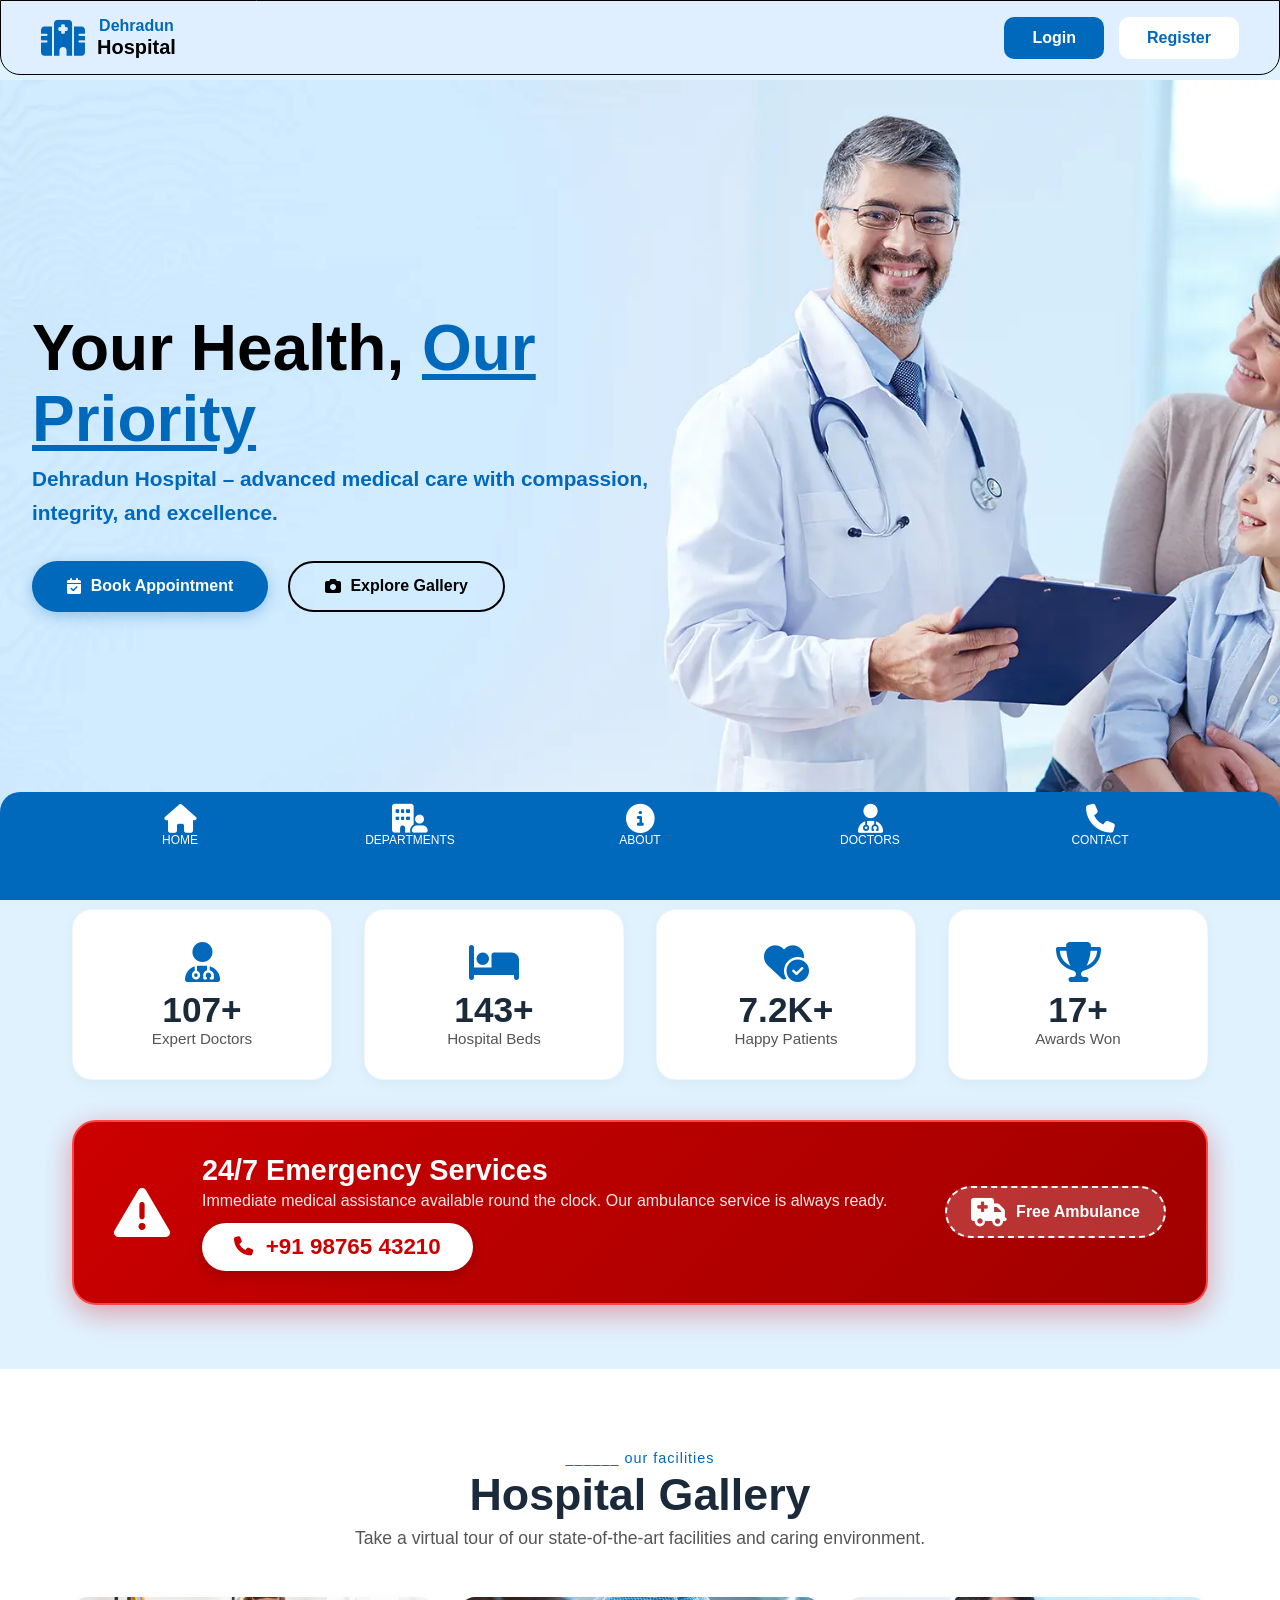
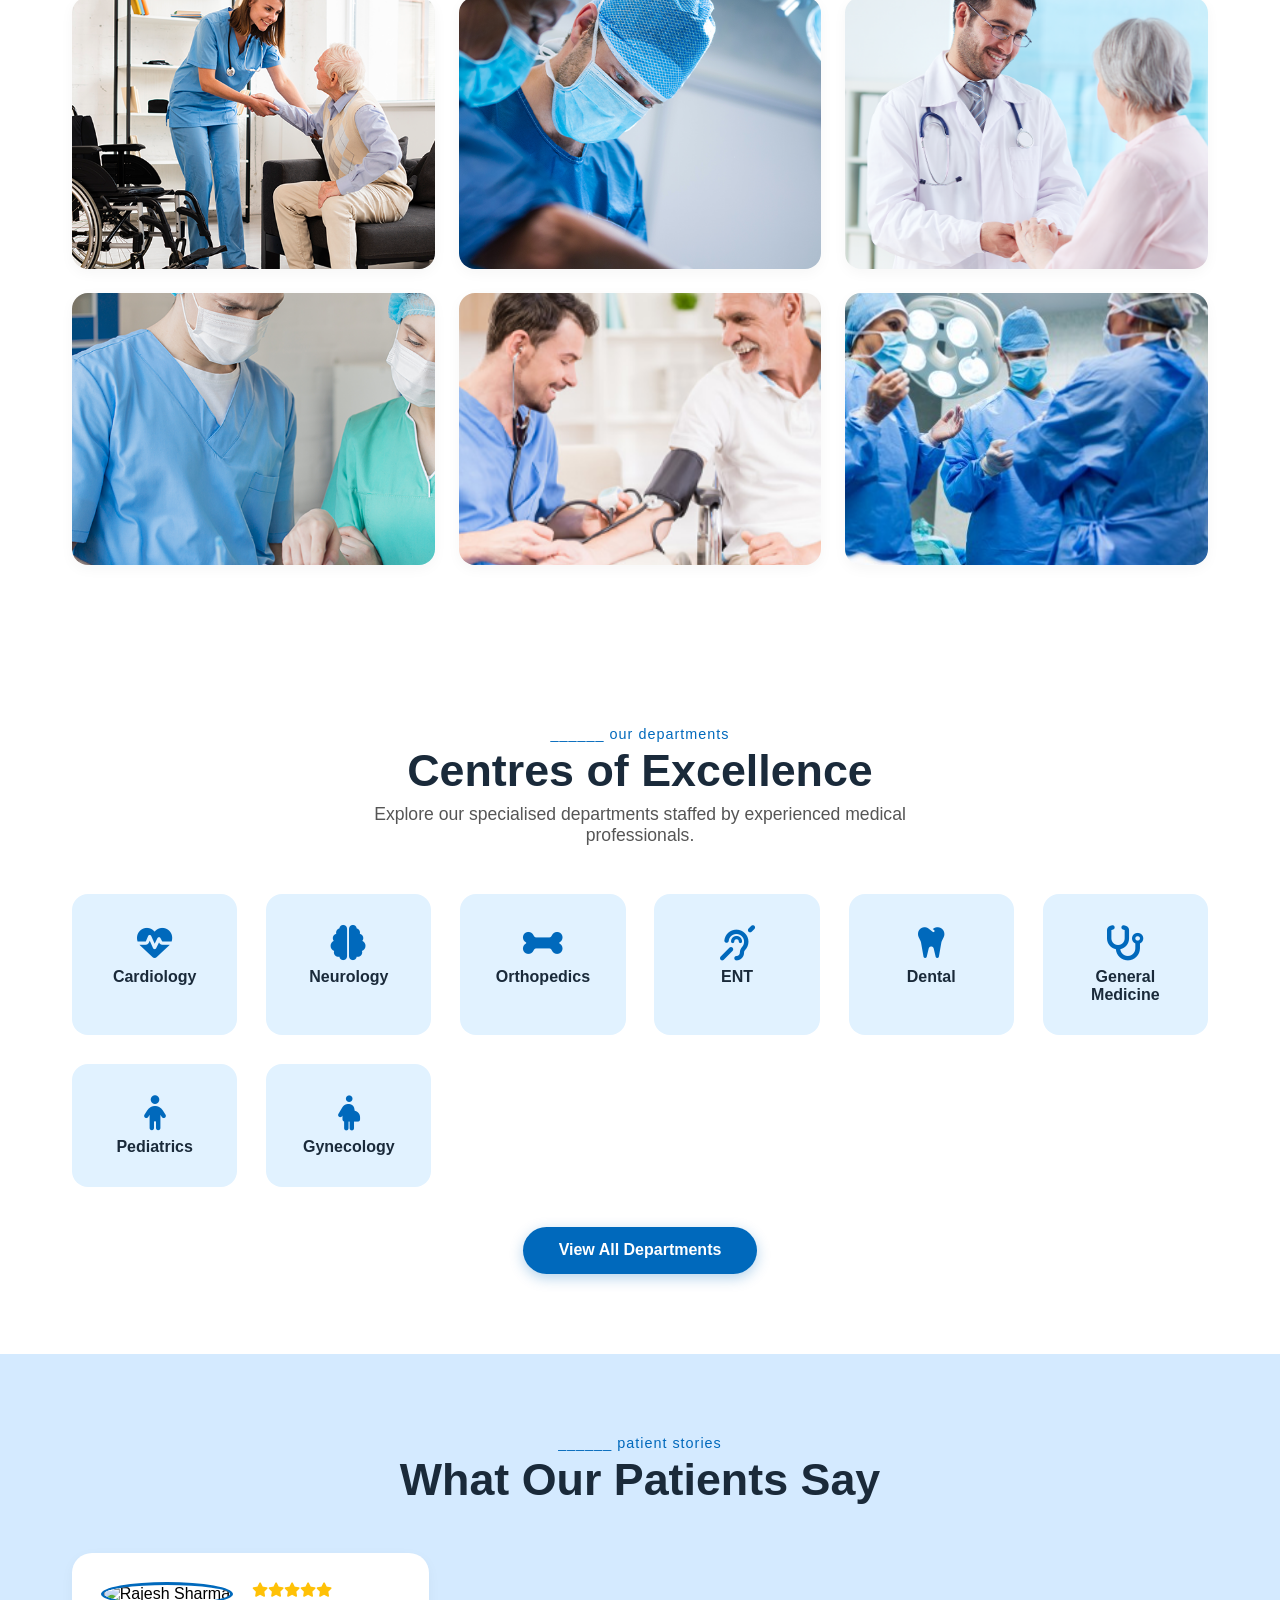
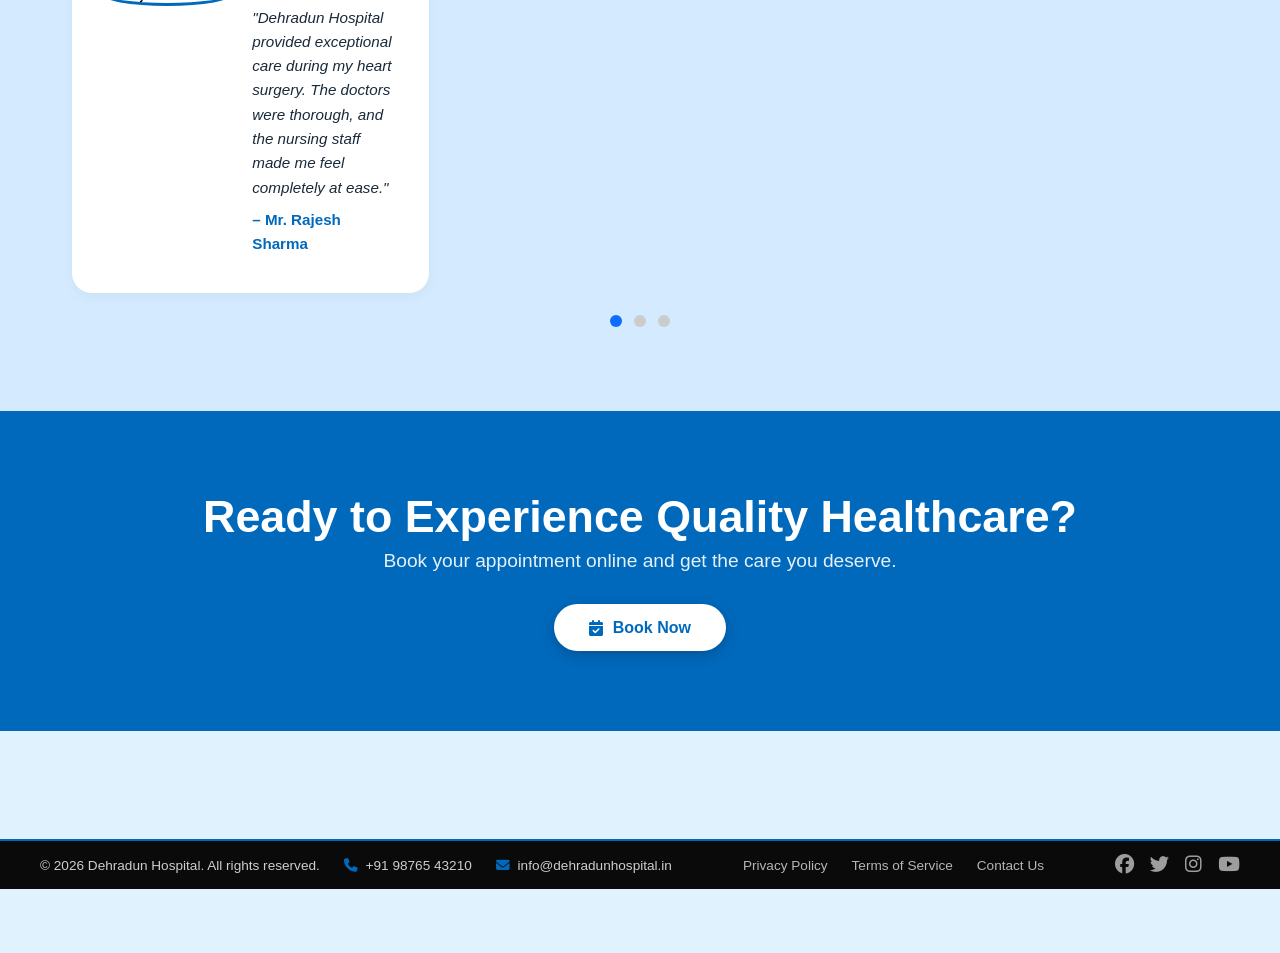
==== commit 3e579f4d: "update" ====
--- a/index.html
+++ b/index.html
@@ -252,6 +252,6 @@
   </div>
 
 <div class="spacee"></div>
-  <script src="script.js"></script>
+  <script src="JS/script.js"></script>
 </body>
   </html>
--- a/css/style.css
+++ b/css/style.css
@@ -188,7 +188,7 @@
   align-items:center;
   justify-content: cente;
   text-align: center;
-  background: url('accets/hero.webp') center/cover no-repeat;
+  background: url('../accets/hero.webp') center/cover no-repeat;
 }
 
 .hero-content {
